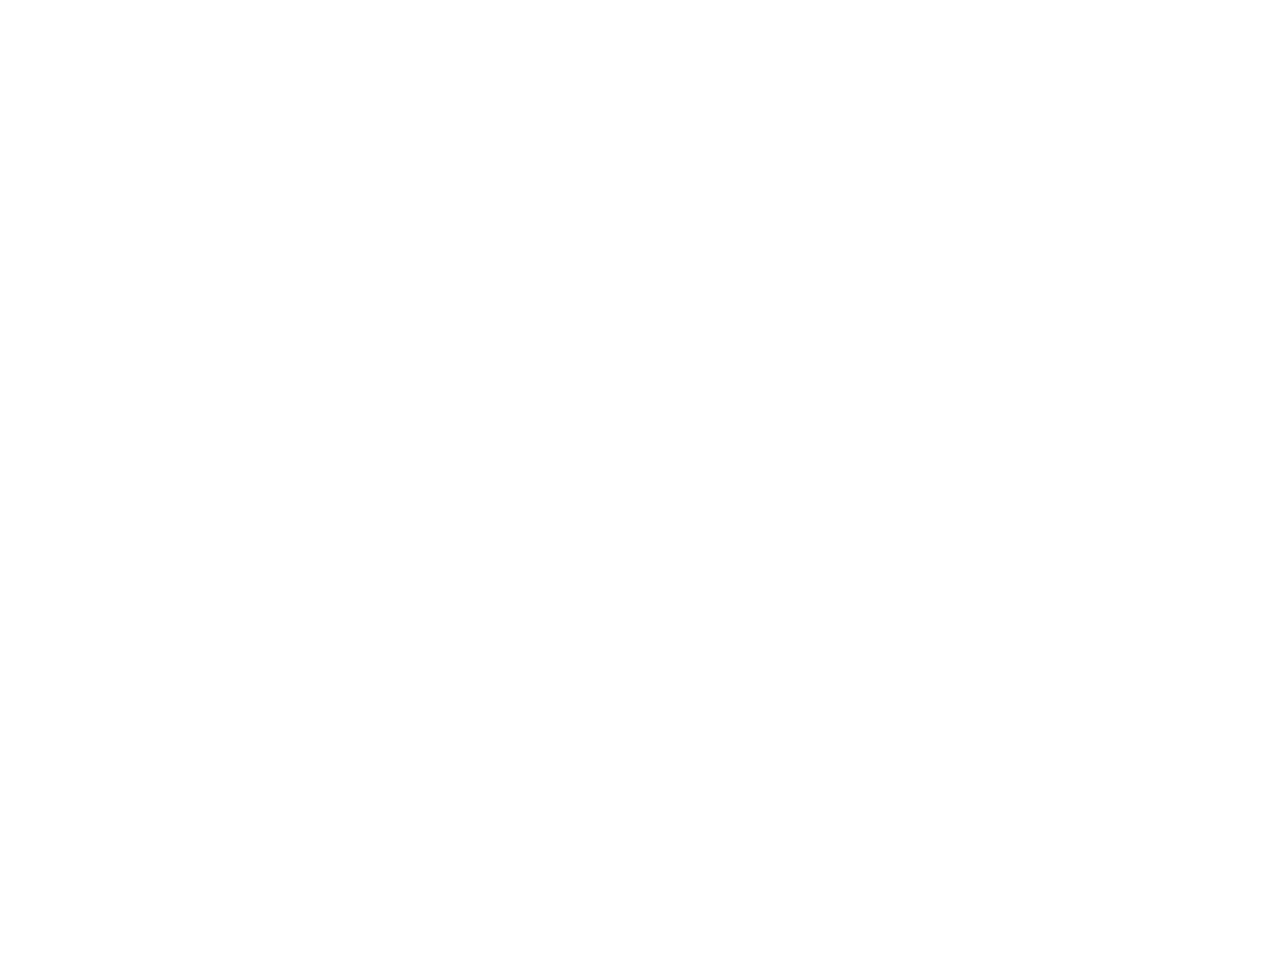
==== test/radar-chart-panel/index.html @ 11801555 "Add radar chart editor for GitHub Pages" ====
<!doctype html>
<html lang="ko">
<head>
  <meta charset="utf-8" />
  <meta name="viewport" content="width=device-width, initial-scale=1" />
  <title>Radar Chart Panel — Agent-i Test</title>
  <link rel="stylesheet" href="../../agent-i-design-system/agent-i-ds.css" />
  <link rel="stylesheet" href="./styles.css" />
</head>
<body>
  <div class="page-shell">
    <div id="app" class="app-root"></div>
  </div>

  <script type="module" src="../../agent-i-design-system/agent-i-components.js?v=5"></script>
  <script src="./script.js"></script>
</body>
</html>
---- agent-i-design-system/agent-i-ds.css ----
/**
 * Agent-i Design System — Color Tokens
 * Auto-converted from Figma Design System
 * Source: Agent-i Design System (node: 10956:16144)
 */

:root {

  /* ============================================
     PRIMITIVE COLOR PALETTE
     ============================================ */

  /* Red */
  --color-red-1: #f9dedf;
  --color-red-2: #f4c3c5;
  --color-red-3: #efa8ab;
  --color-red-4: #ea8d90;
  --color-red-5: #e57376;
  --color-red-6: #e0585c;
  --color-red-7: #db3d42;
  --color-red-8: #d62228;
  --color-red-9: #b81d22;
  --color-red-10: #99181d;
  --color-red-11: #7b1417;
  --color-red-12: #5d0f11;
  --color-red-13: #3e0a0c;
  --color-red-14: #200506;

  /* Blue */
  --color-blue-1: #dbe7ff;
  --color-blue-2: #bed4ff;
  --color-blue-3: #a1c1ff;
  --color-blue-4: #84aefe;
  --color-blue-5: #669bfe;
  --color-blue-6: #4988fe;
  --color-blue-7: var(--color-content-key);
  --color-blue-8: #0f62fe;
  --color-blue-9: #0d54da;
  --color-blue-10: #0b46b6;
  --color-blue-11: #093892;
  --color-blue-12: #062a6e;
  --color-blue-13: #041d4a;
  --color-blue-14: #020f26;

  /* Green */
  --color-green-1: #dcece1;
  --color-green-2: #bfdcca;
  --color-green-3: #a3cdb2;
  --color-green-4: #86bd9a;
  --color-green-5: #6aae82;
  --color-green-6: #4d9e6a;
  --color-green-7: #318f52;
  --color-green-8: #147f3a;
  --color-green-9: #116d32;
  --color-green-10: #0e5b2a;
  --color-green-11: #0b4921;
  --color-green-12: #093719;
  --color-green-13: #062511;
  --color-green-14: #031309;

  /* Yellow */
  --color-yellow-1: #f2e8d9;
  --color-yellow-2: #e7d5ba;
  --color-yellow-3: #ddc29b;
  --color-yellow-4: #d2af7c;
  --color-yellow-5: #c89c5d;
  --color-yellow-6: #bd8a3e;
  --color-yellow-7: #b3771f;
  --color-yellow-8: #a86400;
  --color-yellow-9: #905600;
  --color-yellow-10: #784800;
  --color-yellow-11: #613900;
  --color-yellow-12: #492b00;
  --color-yellow-13: #311d00;
  --color-yellow-14: #190f00;

  /* Orange */
  --color-orange-1: #ffe9e1;
  --color-orange-2: #ffd3c1;
  --color-orange-3: #ffbea2;
  --color-orange-4: #ffa882;
  --color-orange-5: #ff9363;
  --color-orange-6: #f36f3f;
  --color-orange-7: #de5a2e;
  --color-orange-8: #c44522;
  --color-orange-9: #9f371b;
  --color-orange-10: #7f2c15;
  --color-orange-11: #612110;
  --color-orange-12: #43170b;
  --color-orange-13: #2a0e06;
  --color-orange-14: #160703;

  /* Amber */
  --color-amber-1: #fff3da;
  --color-amber-2: #ffe7b6;
  --color-amber-3: #ffdb92;
  --color-amber-4: #ffce6e;
  --color-amber-5: #ffc24a;
  --color-amber-6: #e8a92f;
  --color-amber-7: #cb8f1e;
  --color-amber-8: #a36e12;
  --color-amber-9: #85590e;
  --color-amber-10: #6b470b;
  --color-amber-11: #513608;
  --color-amber-12: #372505;
  --color-amber-13: #241803;
  --color-amber-14: #120c02;

  /* Teal */
  --color-teal-1: #e6f6f2;
  --color-teal-2: #cdede5;
  --color-teal-3: #b3e3d8;
  --color-teal-4: #99dacb;
  --color-teal-5: #80d0be;
  --color-teal-6: #55b8a3;
  --color-teal-7: #3fa08b;
  --color-teal-8: #1f7a68;
  --color-teal-9: #1a6154;
  --color-teal-10: #144c42;
  --color-teal-11: #0f3830;
  --color-teal-12: #0a241f;
  --color-teal-13: #071a16;
  --color-teal-14: #03100d;

  /* Cyan */
  --color-cyan-1: #eaf9fe;
  --color-cyan-2: #d6f1fa;
  --color-cyan-3: #c2e9f6;
  --color-cyan-4: #aee1f1;
  --color-cyan-5: #9ad9ec;
  --color-cyan-6: #74c3de;
  --color-cyan-7: #4fadcf;
  --color-cyan-8: #27799a;
  --color-cyan-9: #1f5f7a;
  --color-cyan-10: #184b60;
  --color-cyan-11: #123847;
  --color-cyan-12: #0c252f;
  --color-cyan-13: #081c23;
  --color-cyan-14: #041015;

  /* Purple */
  --color-purple-1: #f2edff;
  --color-purple-2: #e1daff;
  --color-purple-3: #d0c7ff;
  --color-purple-4: #bfb4ff;
  --color-purple-5: #aea1ff;
  --color-purple-6: #8e81e8;
  --color-purple-7: #7769cf;
  --color-purple-8: #5c50a6;
  --color-purple-9: #4a4188;
  --color-purple-10: #3a3369;
  --color-purple-11: #2b264c;
  --color-purple-12: #1d1931;
  --color-purple-13: #120e1a;
  --color-purple-14: #04020c;

  /* Magenta */
  --color-magenta-1: #fdecf8;
  --color-magenta-2: #f7d8ef;
  --color-magenta-3: #f1c4e6;
  --color-magenta-4: #ebb0dd;
  --color-magenta-5: #e59cd4;
  --color-magenta-6: #c97bb8;
  --color-magenta-7: #af639e;
  --color-magenta-8: #8f4e7e;
  --color-magenta-9: #753f68;
  --color-magenta-10: #5d3153;
  --color-magenta-11: #45253f;
  --color-magenta-12: #2f1a2c;
  --color-magenta-13: #1c1019;
  --color-magenta-14: #060207;


  /* ============================================
     SEMANTIC TOKENS — BACKGROUND
     ============================================ */

  --color-background-primary: #ffffff;
  --color-background-secondary: #ffffff;
  --color-background-tertiary: #e4e7ed;
  --color-background-key: #0f62fe;
  --color-background-success: #147f3a;
  --color-background-alert: #d62228;
  --color-background-warning: #a86400;
  --color-background-neutral: #3083fd29;
  --color-background-disabled: #e4e7ed;
  --color-background-disabled-accent: #0000000a;
  --color-background-scrim: #0000007a;
  --color-background-selection-secondary: #0f62fe0f;
  --color-background-accent: var(--color-background-accent);
  --color-background-surface: #ffffff;
  --color-background-surface-dark: #383a3d;
  --color-background-white: #ffffff;
  --color-background-elevated-1: #ffffff;
  --color-background-elevated-2: #e4e7ed;
  --color-background-overlay-white: #ffffffc2;
  --color-background-overlay-black: #000000c2;


  /* ============================================
     SEMANTIC TOKENS — CONTENT
     ============================================ */

  --color-content-primary: #17181a;
  --color-content-secondary: #000000c2;
  --color-content-tertiary: #0000008f;
  --color-content-key: #0f62fe;
  --color-content-link: #0f62fe;
  --color-content-link-visited: #5c50a6;
  --color-content-success: #147f3a;
  --color-content-alert: #d62228;
  --color-content-notification: #db3d42;
  --color-content-warning: #a86400;
  --color-content-rating: #ffb617;
  --color-content-inverted: #ffffff;
  --color-content-white: #ffffff;
  --color-content-disabled: #00000047;
  --color-content-placeholder: #0000008f;
  --color-content-subtle: #00000029;


  /* ============================================
     SEMANTIC TOKENS — BORDER
     ============================================ */

  --color-border-primary: #0000007a;
  --color-border-secondary: #00000029;
  --color-border-tertiary: #00000014;
  --color-border-key: var(--color-content-key);
  --color-border-success: #318f52;
  --color-border-alert: #db3d42;
  --color-border-warning: #b3771f;
  --color-border-accent: #00000047;
  --color-border-inverted: #ffffff;
  --color-border-disabled: #00000029;
  --color-border-elevated-1: #00000014;


  /* ============================================
     SEMANTIC TOKENS — STATE
     ============================================ */

  --color-state-hover-primary: #0000000a;
  --color-state-focused-primary: #00000014;
  --color-state-pressed-primary: #0000001f;
  --color-state-hover-secondary: #0f62fe0a;
  --color-state-focused-secondary: #0f62fe14;
  --color-state-pressed-secondary: #0f62fe1f;


  /* ============================================
     GRADIENT STOPS
     ============================================ */

  /* Content Gradient */
  --color-gradient-content-stop-1: #a83deb;
  --color-gradient-content-stop-2: #3083fd;

  /* Background Gradient */
  --color-gradient-background-stop-1: #a83deb;
  --color-gradient-background-stop-2: #3083fd;

  /* AI Surface Gradient */
  --color-gradient-background-ai-surface-stop-1: #a83deb0f;
  --color-gradient-background-ai-surface-stop-2: #3083fd0f;

  /* Logo Primary Gradient */
  --color-gradient-logo-primary-stop-1: #ff598e;
  --color-gradient-logo-primary-stop-2: #a83deb;
  --color-gradient-logo-primary-stop-3: #3083fd;
  --color-gradient-logo-primary-stop-4: #8ad9fe;

  /* Logo Secondary Gradient */
  --color-gradient-logo-secondary-stop-1: #3083fd;
  --color-gradient-logo-secondary-stop-2: #a83deb;

  /* Logo Tertiary Gradient */
  --color-gradient-logo-tertiary-stop-1: #ff598e;
  --color-gradient-logo-tertiary-stop-2: #a83deb;
  --color-gradient-logo-tertiary-stop-3: #3083fd;
  --color-gradient-logo-tertiary-stop-4: #8ad9fe;

  /* Border Gradient */
  --color-gradient-border-stop-1: #a83deb;
  --color-gradient-border-stop-2: #3083fd;
  --color-gradient-border-secondary-stop-1: #a83deb29;
  --color-gradient-border-secondary-stop-2: #3083fd29;


  /* ============================================
     BRAND — RIFF
     ============================================ */

  --color-brand-riff-blue-4: #8ab9fe;
  --color-brand-riff-blue-5: #3083fd;
  --color-brand-riff-violet-6: #7462e8;
  --color-brand-riff-pink-5: #dd5888;
  --color-brand-riff-purple-6: #af53ad;
}
/**
 * @agent-i/design-system/tokens
 * Full token bundle — import this single file to get all design tokens.
 *
 * Or import individual token files:
 *   @import "@agent-i/design-system/tokens/colors.css";
 *   @import "@agent-i/design-system/tokens/spacing.css";
 *   @import "@agent-i/design-system/tokens/radius.css";
 *   @import "@agent-i/design-system/tokens/shadow.css";
 *   @import "@agent-i/design-system/tokens/typography.css";
 *   @import "@agent-i/design-system/tokens/motion.css";
 */

@import "./colors.css";
@import "./spacing.css";
@import "./radius.css";
@import "./shadow.css";
@import "./typography.css";
@import "./motion.css";
/**
 * @agent-i/design-tokens — Motion Tokens
 * Duration, easing, and transition presets
 * Designed to support reduced-motion accessibility.
 */

:root {

  /* ──────────────────────────────────────────
     Duration
     ────────────────────────────────────────── */
  --duration-instant:  0ms;
  --duration-fast:     100ms;  /* micro-interactions: hover states */
  --duration-normal:   200ms;  /* standard: expand/collapse */
  --duration-moderate: 300ms;  /* modals, drawers */
  --duration-slow:     500ms;  /* page transitions */

  /* ──────────────────────────────────────────
     Easing
     ────────────────────────────────────────── */
  --ease-standard:      cubic-bezier(0.2, 0, 0, 1);      /* IBM Carbon standard */
  --ease-entrance:      cubic-bezier(0, 0, 0.38, 0.9);   /* elements entering */
  --ease-exit:          cubic-bezier(0.2, 0, 1, 0.9);    /* elements leaving */
  --ease-expressive:    cubic-bezier(0.4, 0.14, 0.3, 1); /* emphasis moments */
  --ease-linear:        linear;

  /* ──────────────────────────────────────────
     Transition Presets  (use in `transition:` shorthand)
     ────────────────────────────────────────── */
  --transition-fast:    all var(--duration-fast)     var(--ease-standard);
  --transition-normal:  all var(--duration-normal)   var(--ease-standard);
  --transition-slow:    all var(--duration-moderate) var(--ease-standard);

  /* ──────────────────────────────────────────
     Reduced Motion Override
     Sets all durations to near-zero when user prefers reduced motion.
     Usage: wrap component styles inside @media (prefers-reduced-motion: reduce)
            or rely on this block automatically applying.
     ────────────────────────────────────────── */
}

@media (prefers-reduced-motion: reduce) {
  :root {
    --duration-fast:     1ms;
    --duration-normal:   1ms;
    --duration-moderate: 1ms;
    --duration-slow:     1ms;
    --transition-fast:   none;
    --transition-normal: none;
    --transition-slow:   none;
  }
}
/**
 * @agent-i/design-tokens — Radius & Border Tokens
 */

:root {

  /* ──────────────────────────────────────────
     Border Radius
     ────────────────────────────────────────── */
  --border-radius-100:  4px;
  --border-radius-200:  8px;
  --border-radius-300:  12px;
  --border-radius-400:  16px;
  --border-radius-500:  20px;
  --border-radius-600:  24px;
  --border-radius-700:  28px;
  --border-radius-full: 100px; /* use 50% for true circles */

  /* ──────────────────────────────────────────
     Border Width
     ────────────────────────────────────────── */
  --border-width-100: 1px;
  --border-width-200: 2px;
  --border-width-300: 3px;

  /* ──────────────────────────────────────────
     Opacity
     ────────────────────────────────────────── */
  --opacity-100:  0.04;   /* 4%  */
  --opacity-200:  0.08;   /* 8%  */
  --opacity-300:  0.12;   /* 12% */
  --opacity-400:  0.16;   /* 16% */
  --opacity-900:  0.36;   /* 36% */
  --opacity-1500: 0.60;   /* 60% */
  --opacity-2100: 0.84;   /* 84% */
}
/**
 * @agent-i/design-tokens — Shadow Tokens
 * Elevation layers: 0 (flat) → 4 (floating)
 */

:root {

  /* ──────────────────────────────────────────
     Elevation Shadows
     ────────────────────────────────────────── */
  --shadow-0: none;
  --shadow-1: 0px 1px  4px  rgba(0, 0, 0, 0.16);   /* subtle: cards */
  --shadow-2: 0px 2px  8px  rgba(0, 0, 0, 0.16);   /* low: dropdowns */
  --shadow-3: 0px 4px  16px rgba(0, 0, 0, 0.16);   /* medium: modals */
  --shadow-4: 0px 8px  20px rgba(0, 0, 0, 0.16);   /* high: tooltips */

  /* ──────────────────────────────────────────
     Raw Effect Values
     (used internally to compose shadow tokens)
     ────────────────────────────────────────── */
  --effect-0:  0;
  --effect-1:  1;
  --effect-2:  2;
  --effect-3:  4;
  --effect-4:  8;
  --effect-5:  12;
  --effect-6:  16;
  --effect-7:  20;
  --effect-8:  36;
  --effect-9:  60;
  --effect-10: 84;
}
/**
 * @agent-i/design-tokens — Spacing Tokens
 * Spacing, Sizing, Layout, Breakpoints, Grid
 * Scale: 4px base unit
 */

:root {

  /* ──────────────────────────────────────────
     Spacing  (margin, padding, gap)
     ────────────────────────────────────────── */
  --spacing-0:    0px;
  --spacing-050:  2px;
  --spacing-100:  4px;
  --spacing-200:  8px;
  --spacing-300:  12px;
  --spacing-400:  16px;
  --spacing-500:  20px;
  --spacing-600:  24px;
  --spacing-700:  28px;
  --spacing-800:  32px;
  --spacing-900:  36px;
  --spacing-1000: 40px;
  --spacing-1100: 44px;

  /* ──────────────────────────────────────────
     Sizing  (width, height)
     ────────────────────────────────────────── */
  --sizing-100:  4px;
  --sizing-200:  8px;
  --sizing-300:  12px;
  --sizing-400:  16px;
  --sizing-500:  20px;
  --sizing-600:  24px;
  --sizing-700:  28px;
  --sizing-800:  32px;
  --sizing-900:  36px;
  --sizing-1000: 40px;
  --sizing-1100: 44px;
  --sizing-1200: 48px;
  --sizing-1300: 52px;
  --sizing-1400: 56px;
  --sizing-1500: 60px;
  --sizing-1600: 64px;
  --sizing-1900: 76px;
  --sizing-2400: 96px;
  --sizing-3000: 120px;


  /* ──────────────────────────────────────────
     Semantic Size Tokens
     ────────────────────────────────────────── */

  /* Micro spacing (non-4px) */
  --space-xxs: 5px;
  --space-xs: 6px;
  --space-sm: 7px;
  --space-md: 9px;
  --space-lg: 10px;
  --space-xl: 13px;
  --space-2xl: 15px;
  --space-3xl: 25px;
  --space-4xl: 34px;

  /* Micro typography */
  --text-size-xxs: 10px;
  --text-size-xs: 13px;
  --text-size-sm: 15px;

  /* Micro radius */
  --radius-xs: 6px;
  --radius-sm: 7px;
  --radius-md: 9px;
  --radius-lg: 10px;

  /* Component / layout sizes */
  --size-thumb-height: 90px;
  --size-gallery-thumb-height: 105px;
  --size-viewer-grid-min-col: 110px;
  --size-mcard-image-md-height: 117px;
  --size-aibg-preview-width: 130px;
  --size-thumb-width-r32: 135px;
  --size-aitinput-homebar-width: 139px;
  --size-media-card-width: 141px;
  --size-review-compare-col-width: 150px;
  --size-media-tile: 175px;
  --size-aibg-preview-width-lg: 195px;
  --size-media-card-lg: 198px;
  --size-info-card-square: 210px;
  --size-shell-sidebar-width: 210px;
  --size-media-card-height: 234px;
  --size-aibg-preview-height: 281px;
  --size-message-bubble-max-width: 286px;
  --size-list-card-width-sm: 314px;
  --size-list-card-width-md: 326px;
  --size-list-card-width-md-tight: 327px;
  --size-ai-input-width: 343px;
  --size-card-width-lg: 358px;
  --size-footer-max-width: 375px;
  --size-phone-width: 390px;
  --size-aibg-preview-height-lg: 422px;
  --size-bg-glow-1-x: 461px;
  --size-modal-width-pc: 470px;
  --size-bg-glow-2-y: 727px;
  --size-bg-glow-2-x: 847px;
  --size-bg-glow-1-y: 862px;
  --breakpoint-xs-max: 767px;
  --breakpoint-md-max: 1023px;
  --breakpoint-lg-max: 1439px;

  /* ──────────────────────────────────────────
     Layout
     ────────────────────────────────────────── */
  --layout-max-width:    1440px;
  --layout-side-margin:  24px;
  --layout-inner-width:  1392px; /* max-width - 2 × side-margin */

  /* ──────────────────────────────────────────
     Breakpoints  (use in @media queries)
     xs  : 0 – 767px       (mobile)
     md  : 768px – 1023px  (tablet)
     lg  : 1024px – 1439px (desktop)
     xl  : 1440px+         (wide)
     ────────────────────────────────────────── */
  --breakpoint-md: 768px;
  --breakpoint-lg: 1024px;
  --breakpoint-xl: 1440px;

  /* ──────────────────────────────────────────
     Grid (Column Grid)
     ────────────────────────────────────────── */
  --grid-xs-columns: 4;
  --grid-xs-gutter:  16px;
  --grid-xs-margin:  16px;

  --grid-md-columns: 8;
  --grid-md-gutter:  16px;
  --grid-md-margin:  24px;

  --grid-lg-columns: 12;
  --grid-lg-gutter:  24px;
  --grid-lg-margin:  48px;
}
/**
 * @agent-i/design-tokens — Typography Tokens
 * Font family, size, weight, line-height raw vars only.
 * For semantic utility classes see @agent-i/ui.
 *
 * Font family notes:
 *   Web / Android : "Noto Sans JP"
 *   macOS / iOS   : "Hiragino Kaku Gothic Pro"
 */

:root {

  /* ──────────────────────────────────────────
     Font Family
     ────────────────────────────────────────── */
  --font-family-primary: "Noto Sans JP", "Hiragino Kaku Gothic Pro", sans-serif;

  /* ──────────────────────────────────────────
     Font Size
     ────────────────────────────────────────── */
  --font-size-0687: 11px;   /* label/xsmall  */
  --font-size-075:  12px;   /* label/small, body/small  */
  --font-size-0875: 14px;   /* label/medium, body/medium */
  --font-size-100:  16px;   /* label/large, body/large, title/xxsmall */
  --font-size-112:  18px;   /* title/xsmall */
  --font-size-125:  20px;   /* title/small  */
  --font-size-150:  24px;   /* title/medium */
  --font-size-175:  28px;   /* title/large  */
  --font-size-200:  32px;   /* title/xlarge */
  --font-size-275:  44px;   /* title/xxlarge */

  /* ──────────────────────────────────────────
     Font Weight
     ────────────────────────────────────────── */
  --font-weight-light:   300;
  --font-weight-regular: 400;
  --font-weight-bold:    700;

  /* ──────────────────────────────────────────
     Line Height
     ────────────────────────────────────────── */
  --line-height-title-xxlarge: 57px;
  --line-height-title-xlarge:  42px;
  --line-height-title-large:   36px;
  --line-height-title-medium:  31px;
  --line-height-title-small:   26px;
  --line-height-title-xsmall:  23px;
  --line-height-title-xxsmall: 21px;

  --line-height-body-large:    26px;
  --line-height-body-medium:   22px;
  --line-height-body-small:    19px;

  --line-height-label-large:   19px;
  --line-height-label-medium:  17px;
  --line-height-label-small:   14px;
  --line-height-label-xsmall:  13px;
}
/**
 * @agent-i/theme — Brand Overrides
 *
 * Override default Agent-i blue brand with your own product brand color.
 * Apply AFTER light.css / dark.css.
 *
 * Usage:
 *   @import "@agent-i/theme/light.css";
 *   @import "@agent-i/theme/brand.css";
 *
 * Then set your brand color:
 *   :root {
 *     --brand-primary-h: 262;   /* hue */
 *     --brand-primary-s: 75%;
 *     --brand-primary-l: 50%;
 *   }
 *
 * Or directly override the semantic vars:
 *   :root {
 *     --color-primary:       var(--color-gradient-content-stop-1);   /* your brand */
 *     --color-primary-hover: #6a45de;
 *   }
 */

/* ─── Example: Purple brand ───────────────────────────── */
/* Uncomment to activate a purple brand:

:root {
  --color-primary:          var(--color-gradient-content-stop-1);
  --color-primary-hover:    #6a45de;
  --color-primary-active:   #5935cd;
  --color-primary-subtle:   rgba(123, 85, 239, 0.08);
  --color-primary-border:   rgba(123, 85, 239, 0.28);

  --color-gradient-brand:   linear-gradient(135deg, var(--color-gradient-content-stop-1), #3083fd);
  --color-gradient-subtle:  linear-gradient(135deg, rgba(123,85,239,0.06), var(--color-gradient-background-ai-surface-stop-2));

  --color-tag-text:         var(--color-primary);
  --color-tag-bg:           var(--color-primary-subtle);

  --btn-primary-bg:         var(--color-primary);
  --input-border-focus:     var(--color-primary);
}

*/

/* ─── Your brand goes here ────────────────────────────── */
:root {
  /* Override --color-primary and related vars to match your brand */
}
/**
 * @agent-i/theme — Dark Theme
 *
 * Overrides semantic variables from light.css for dark mode.
 *
 * Apply via:
 *   Option A — class: <html class="theme-dark">
 *   Option B — data attribute: <html data-theme="dark">
 *   Option C — media query: auto-detect from OS setting
 *
 * For auto dark mode (recommended):
 *   @import "@agent-i/theme/light.css";
 *   @import "@agent-i/theme/dark.css";   ← includes @media prefers-color-scheme
 */

/* Class / attribute override */
[data-theme="dark"],
.theme-dark {

  /* ──────────────────────────────────────────
     Brand / Accent (dark-adjusted)
     ────────────────────────────────────────── */
  --color-primary:          var(--color-blue-5, #669bfe);
  --color-primary-hover:    var(--color-blue-4, #84aefe);
  --color-primary-active:   var(--color-blue-6, #4988fe);
  --color-primary-subtle:   rgba(102, 155, 254, 0.12);
  --color-primary-border:   rgba(102, 155, 254, 0.32);

  --color-secondary:        #c97af5;
  --color-secondary-subtle: rgba(201, 122, 245, 0.12);
  --color-secondary-border: rgba(201, 122, 245, 0.32);

  /* ──────────────────────────────────────────
     Semantic Status
     ────────────────────────────────────────── */
  --color-success:          #4caf70;
  --color-success-subtle:   rgba(76, 175, 112, 0.12);
  --color-success-border:   rgba(76, 175, 112, 0.32);

  --color-warning:          #ffb838;
  --color-warning-subtle:   rgba(255, 184, 56, 0.12);
  --color-warning-border:   rgba(255, 184, 56, 0.32);

  --color-danger:           #f25c5c;
  --color-danger-subtle:    rgba(242, 92, 92, 0.12);
  --color-danger-border:    rgba(242, 92, 92, 0.32);

  --color-info:             #6db0ff;
  --color-info-subtle:      rgba(109, 176, 255, 0.12);
  --color-info-border:      rgba(109, 176, 255, 0.32);

  /* ──────────────────────────────────────────
     Text
     ────────────────────────────────────────── */
  --color-text-primary:     var(--color-background-secondary);
  --color-text-secondary:   rgba(232, 234, 240, 0.60);
  --color-text-placeholder: rgba(232, 234, 240, 0.38);
  --color-text-disabled:    rgba(232, 234, 240, 0.26);
  --color-text-inverse:     var(--color-content-primary);
  --color-text-link:        var(--color-primary);
  --color-text-link-hover:  var(--color-primary-hover);

  /* ──────────────────────────────────────────
     Background
     ────────────────────────────────────────── */
  --color-bg-page:          #0e0f11;
  --color-bg-surface:       #1a1c20;
  --color-bg-elevated:      #23262c;
  --color-bg-overlay:       rgba(0, 0, 0, 0.64);
  --color-bg-hover:         var(--color-background-overlay-white);
  --color-bg-active:        var(--color-background-overlay-white);
  --color-bg-selected:      rgba(102, 155, 254, 0.12);
  --color-bg-muted:         #1e2025;
  --color-bg-disabled:      var(--color-background-overlay-white);

  /* ──────────────────────────────────────────
     Border / Divider
     ────────────────────────────────────────── */
  --color-border:           var(--color-background-overlay-white);
  --color-border-strong:    rgba(255, 255, 255, 0.20);
  --color-border-focus:     var(--color-primary);
  --color-border-disabled:  var(--color-background-overlay-white);

  /* ──────────────────────────────────────────
     Icon
     ────────────────────────────────────────── */
  --color-icon-primary:     var(--color-background-secondary);
  --color-icon-secondary:   rgba(232, 234, 240, 0.56);
  --color-icon-disabled:    rgba(232, 234, 240, 0.26);
  --color-icon-inverse:     var(--color-content-primary);

  /* ──────────────────────────────────────────
     Shell / Navigation
     ────────────────────────────────────────── */
  --color-shell-bg:         #1a1c20;
  --color-shell-border:     var(--color-background-overlay-white);
  --color-shell-sidebar-bg: #14161a;
  --color-shell-topbar-bg:  #1a1c20;

  /* ──────────────────────────────────────────
     Tag / Badge
     ────────────────────────────────────────── */
  --color-tag-text:         var(--color-primary);
  --color-tag-bg:           var(--color-primary-subtle);
  --color-tag-border:       var(--color-primary-border);

  /* ──────────────────────────────────────────
     Component Aliases
     ────────────────────────────────────────── */
  --input-bg:               var(--color-bg-surface);
  --input-border:           var(--color-border-strong);
  --input-text:             var(--color-text-primary);
  --input-placeholder:      var(--color-text-placeholder);

  --btn-primary-bg:         var(--color-primary);
  --btn-primary-text:       var(--color-background-white);

  --card-bg:                var(--color-bg-surface);
  --card-border:            var(--color-border);
  --card-shadow:            var(--shadow-2);
}

/* Auto dark mode — OS-level preference */
@media (prefers-color-scheme: dark) {
  :root:not([data-theme="light"]):not(.theme-light) {
    --color-primary:          var(--color-blue-5, #669bfe);
    --color-primary-hover:    var(--color-blue-4, #84aefe);
    --color-primary-active:   var(--color-blue-6, #4988fe);
    --color-primary-subtle:   rgba(102, 155, 254, 0.12);
    --color-primary-border:   rgba(102, 155, 254, 0.32);

    --color-text-primary:     var(--color-background-secondary);
    --color-text-secondary:   rgba(232, 234, 240, 0.60);
    --color-text-placeholder: rgba(232, 234, 240, 0.38);
    --color-text-disabled:    rgba(232, 234, 240, 0.26);
    --color-text-inverse:     var(--color-content-primary);

    --color-bg-page:          #0e0f11;
    --color-bg-surface:       #1a1c20;
    --color-bg-elevated:      #23262c;
    --color-bg-hover:         var(--color-background-overlay-white);
    --color-bg-active:        var(--color-background-overlay-white);
    --color-bg-selected:      rgba(102, 155, 254, 0.12);
    --color-bg-muted:         #1e2025;

    --color-border:           var(--color-background-overlay-white);
    --color-border-strong:    rgba(255, 255, 255, 0.20);

    --color-icon-primary:     var(--color-background-secondary);
    --color-icon-secondary:   rgba(232, 234, 240, 0.56);

    --color-shell-bg:         #1a1c20;
    --color-shell-border:     var(--color-background-overlay-white);
    --color-shell-sidebar-bg: #14161a;
    --color-shell-topbar-bg:  #1a1c20;

    --card-bg:                var(--color-bg-surface);
    --card-border:            var(--color-border);
    --card-shadow:            var(--shadow-2);
  }
}
/**
 * @agent-i/theme
 *
 * Loads light theme by default (+ dark mode via prefers-color-scheme).
 *
 * For manual dark mode control:
 *   @import "@agent-i/theme/light.css";
 *   @import "@agent-i/theme/dark.css";
 *
 * For brand customization:
 *   @import "@agent-i/theme/brand.css";
 */

@import "./light.css";
@import "./dark.css";
/**
 * @agent-i/theme — Light Theme  (default)
 *
 * Maps primitive tokens (@agent-i/design-tokens) to semantic
 * role-based variables consumed by @agent-i/ui components.
 *
 * Apply to the root element:
 *   <html class="theme-light"> or <html data-theme="light">
 *
 * Or set as the default (no class needed):
 *   @import "@agent-i/theme/light.css";
 */

:root,
[data-theme="light"],
.theme-light {

  /* ──────────────────────────────────────────
     Brand / Accent
     ────────────────────────────────────────── */
  --color-primary:          var(--color-blue-8);         /* var(--color-content-key) */
  --color-primary-hover:    var(--color-blue-7);         /* var(--color-content-key) */
  --color-primary-active:   var(--color-blue-9);         /* #0d54da */
  --color-primary-subtle:   var(--color-state-focused-secondary);
  --color-primary-border:   var(--color-state-focused-secondary);

  --color-secondary:        var(--color-purple-8, var(--color-gradient-content-stop-1));
  --color-secondary-subtle: rgba(168, 61, 235, 0.08);
  --color-secondary-border: var(--color-gradient-border-secondary-stop-1);

  /* Gradient (used for AI / brand moments) */
  --color-gradient-brand:   linear-gradient(46.94deg, var(--color-gradient-background-stop-1) 5.1%, var(--color-gradient-background-stop-2) 92.4%);
  --color-gradient-subtle:  linear-gradient(46.94deg, var(--color-gradient-background-ai-surface-stop-1) 5.1%, var(--color-gradient-background-ai-surface-stop-2) 92.4%);

  /* ──────────────────────────────────────────
     Semantic Status Colors
     ────────────────────────────────────────── */
  --color-success:          var(--color-green-8);        /* var(--color-content-success) */
  --color-success-subtle:   rgba(20, 127, 58, 0.08);
  --color-success-border:   rgba(20, 127, 58, 0.28);

  --color-warning:          var(--color-yellow-8, var(--color-content-warning));
  --color-warning-subtle:   rgba(245, 166, 35, 0.08);
  --color-warning-border:   rgba(245, 166, 35, 0.28);

  --color-danger:           var(--color-red-8);          /* var(--color-content-alert) */
  --color-danger-subtle:    rgba(214, 34, 40, 0.08);
  --color-danger-border:    rgba(214, 34, 40, 0.28);

  --color-info:             var(--color-blue-7);         /* var(--color-content-key) */
  --color-info-subtle:      rgba(44, 117, 254, 0.08);
  --color-info-border:      rgba(44, 117, 254, 0.28);

  /* ──────────────────────────────────────────
     Text
     ────────────────────────────────────────── */
  --color-text-primary:     var(--color-content-primary);
  --color-text-secondary:   var(--color-content-tertiary);
  --color-text-placeholder: rgba(0, 0, 0, 0.38);
  --color-text-disabled:    rgba(0, 0, 0, 0.26);
  --color-text-inverse:     var(--color-background-white);
  --color-text-link:        var(--color-primary);
  --color-text-link-hover:  var(--color-primary-hover);

  /* ──────────────────────────────────────────
     Background
     ────────────────────────────────────────── */
  --color-bg-page:          #f4f6fa;
  --color-bg-surface:       var(--color-background-white);
  --color-bg-elevated:      var(--color-background-white);
  --color-bg-overlay:       var(--color-background-scrim);
  --color-bg-hover:         var(--color-background-disabled-accent);
  --color-bg-active:        var(--color-border-tertiary);
  --color-bg-selected:      var(--color-state-focused-secondary);
  --color-bg-muted:         var(--color-background-secondary);
  --color-bg-disabled:      var(--color-background-disabled-accent);

  /* ──────────────────────────────────────────
     Border / Divider
     ────────────────────────────────────────── */
  --color-border:           var(--color-border-secondary);
  --color-border-strong:    var(--color-content-tertiary);
  --color-border-focus:     var(--color-primary);
  --color-border-disabled:  var(--color-border-tertiary);

  /* ──────────────────────────────────────────
     Icon
     ────────────────────────────────────────── */
  --color-icon-primary:     var(--color-content-primary);
  --color-icon-secondary:   var(--color-content-tertiary);
  --color-icon-disabled:    rgba(0, 0, 0, 0.26);
  --color-icon-inverse:     var(--color-background-white);

  /* ──────────────────────────────────────────
     Shell / Navigation
     ────────────────────────────────────────── */
  --color-shell-bg:         var(--color-background-white);
  --color-shell-border:     var(--color-border-tertiary);
  --color-shell-sidebar-bg: #f4f6fa;
  --color-shell-topbar-bg:  var(--color-background-white);

  /* ──────────────────────────────────────────
     Tag / Badge
     ────────────────────────────────────────── */
  --color-tag-text:         var(--color-primary);
  --color-tag-bg:           var(--color-primary-subtle);
  --color-tag-border:       var(--color-primary-border);

  /* ──────────────────────────────────────────
     Component Specific Aliases
     ────────────────────────────────────────── */
  --input-bg:               var(--color-bg-surface);
  --input-border:           var(--color-border-strong);
  --input-border-focus:     var(--color-primary);
  --input-text:             var(--color-text-primary);
  --input-placeholder:      var(--color-text-placeholder);

  --btn-primary-bg:         var(--color-primary);
  --btn-primary-text:       var(--color-text-inverse);
  --btn-primary-hover-bg:   var(--color-primary-hover);
  --btn-primary-active-bg:  var(--color-primary-active);

  --card-bg:                var(--color-bg-surface);
  --card-border:            var(--color-border);
  --card-shadow:            var(--shadow-1);
  --card-radius:            var(--border-radius-300);
}
/* ============================================================
   agent-i-ds.css — Agent-i Design System
   Single source of truth: auto-extracted from index.html

   ⚠  DO NOT EDIT MANUALLY.
      Regenerate with:  python3 images/agent-i-design-system/sync-css.py

   Last synced : 2026-03-21 02:25 UTC

   Extraction ranges (within index.html <style> block):
     • Design Tokens            : css[230   : 6,200]
     • Badge / Avatar / AI Input: css[19,705 : 27,691]
     • Button → Message Comp    : css[33,329 : 126,342]
   ============================================================ */


/* ════════════════════════════════════════════════════════════
   Design Tokens
   ════════════════════════════════════════════════════════════ */

/* ── Design Tokens ───────────────────────────────────── */
:root {
  --font-family-primary: "SF Pro JP", "SF Pro Text", "SF Pro Icons", "Hiragino Kaku Gothic Pro", "ヒラギノ角ゴ Pro W3", "メイリオ", Meiryo, "ＭＳ Ｐゴシック", "Helvetica Neue", Helvetica, Arial, sans-serif;
  /* sizes */
  --font-size-0687:11px; --font-size-075:12px; --font-size-0875:14px;
  --font-size-100:16px;  --font-size-112:18px; --font-size-125:20px;
  --font-size-150:24px;  --font-size-175:28px; --font-size-200:32px;
  --font-size-275:44px;
  /* weights */
  --font-weight-light:300; --font-weight-regular:400; --font-weight-bold:700;
  /* line-heights */
  --line-height-title-xxlarge:57px; --line-height-title-xlarge:42px;
  --line-height-title-large:36px;   --line-height-title-medium:31px;
  --line-height-title-small:26px;   --line-height-title-xsmall:23px;
  --line-height-title-xxsmall:21px;
  --line-height-body-large:26px;    --line-height-body-medium:22px;
  --line-height-body-small:19px;
  --line-height-label-large:19px;   --line-height-label-medium:17px;
  --line-height-label-small:14px;   --line-height-label-xsmall:13px;
  /* primitives */
  --color-red-1:#f9dedf;  --color-red-2:#f4c3c5;  --color-red-3:#efa8ab;
  --color-red-4:#ea8d90;  --color-red-5:#e57376;  --color-red-6:#e0585c;
  --color-red-7:#db3d42;  --color-red-8:#d62228;  --color-red-9:#b81d22;
  --color-red-10:#99181d; --color-red-11:#7b1417; --color-red-12:#5d0f11;
  --color-red-13:#3e0a0c; --color-red-14:#200506;
  --color-blue-1:#dbe7ff;  --color-blue-2:#bed4ff;  --color-blue-3:#a1c1ff;
  --color-blue-4:#84aefe;  --color-blue-5:#669bfe;  --color-blue-6:#4988fe;
  --color-blue-7:var(--color-content-key);  --color-blue-8:#0f62fe;  --color-blue-9:#0d54da;
  --color-blue-10:#0b46b6; --color-blue-11:#093892; --color-blue-12:#062a6e;
  --color-blue-13:#041d4a; --color-blue-14:#020f26;
  --color-green-1:#dcece1;  --color-green-2:#bfdcca;  --color-green-3:#a3cdb2;
  --color-green-4:#86bd9a;  --color-green-5:#6aae82;  --color-green-6:#4d9e6a;
  --color-green-7:#318f52;  --color-green-8:#147f3a;  --color-green-9:#116d32;
  --color-green-10:#0e5b2a; --color-green-11:#0b4921; --color-green-12:#093719;
  --color-green-13:#062511; --color-green-14:#031309;
  --color-yellow-1:#f2e8d9; --color-yellow-2:#e7d5ba; --color-yellow-3:#ddc29b;
  --color-yellow-4:#d2af7c; --color-yellow-5:#c89c5d; --color-yellow-6:#bd8a3e;
  --color-yellow-7:#b3771f; --color-yellow-8:#a86400; --color-yellow-9:#905600;
  --color-yellow-10:#784800;--color-yellow-11:#613900;--color-yellow-12:#492b00;
  --color-yellow-13:#311d00;--color-yellow-14:#190f00;
  --color-orange-1:#ffe9e1; --color-orange-2:#ffd3c1; --color-orange-3:#ffbea2;
  --color-orange-4:#ffa882; --color-orange-5:#ff9363; --color-orange-6:#f36f3f;
  --color-orange-7:#de5a2e; --color-orange-8:#c44522; --color-orange-9:#9f371b;
  --color-orange-10:#7f2c15;--color-orange-11:#612110;--color-orange-12:#43170b;
  --color-orange-13:#2a0e06;--color-orange-14:#160703;
  --color-amber-1:#fff3da;  --color-amber-2:#ffe7b6;  --color-amber-3:#ffdb92;
  --color-amber-4:#ffce6e;  --color-amber-5:#ffc24a;  --color-amber-6:#e8a92f;
  --color-amber-7:#cb8f1e;  --color-amber-8:#a36e12;  --color-amber-9:#85590e;
  --color-amber-10:#6b470b; --color-amber-11:#513608; --color-amber-12:#372505;
  --color-amber-13:#241803; --color-amber-14:#120c02;
  --color-teal-1:#e6f6f2;  --color-teal-2:#cdede5;  --color-teal-3:#b3e3d8;
  --color-teal-4:#99dacb;  --color-teal-5:#80d0be;  --color-teal-6:#55b8a3;
  --color-teal-7:#3fa08b;  --color-teal-8:#1f7a68;  --color-teal-9:#1a6154;
  --color-teal-10:#144c42; --color-teal-11:#0f3830; --color-teal-12:#0a241f;
  --color-teal-13:#071a16; --color-teal-14:#03100d;
  --color-cyan-1:#eaf9fe;  --color-cyan-2:#d6f1fa;  --color-cyan-3:#c2e9f6;
  --color-cyan-4:#aee1f1;  --color-cyan-5:#9ad9ec;  --color-cyan-6:#74c3de;
  --color-cyan-7:#4fadcf;  --color-cyan-8:#27799a;  --color-cyan-9:#1f5f7a;
  --color-cyan-10:#184b60; --color-cyan-11:#123847; --color-cyan-12:#0c252f;
  --color-cyan-13:#081c23; --color-cyan-14:#041015;
  --color-purple-1:#f2edff; --color-purple-2:#e1daff; --color-purple-3:#d0c7ff;
  --color-purple-4:#bfb4ff; --color-purple-5:#aea1ff; --color-purple-6:#8e81e8;
  --color-purple-7:#7769cf; --color-purple-8:#5c50a6; --color-purple-9:#4a4188;
  --color-purple-10:#3a3369;--color-purple-11:#2b264c;--color-purple-12:#1d1931;
  --color-purple-13:#120e1a;--color-purple-14:#04020c;
  --color-magenta-1:#fdecf8;--color-magenta-2:#f7d8ef;--color-magenta-3:#f1c4e6;
  --color-magenta-4:#ebb0dd;--color-magenta-5:#e59cd4;--color-magenta-6:#c97bb8;
  --color-magenta-7:#af639e;--color-magenta-8:#8f4e7e;--color-magenta-9:#753f68;
  --color-magenta-10:#5d3153;--color-magenta-11:#45253f;--color-magenta-12:#2f1a2c;
  --color-magenta-13:#1c1019;--color-magenta-14:#060207;
  /* semantic */
  --color-background-primary:#ffffff;   --color-background-secondary:#f0f2f7;
  --color-background-tertiary:#e4e7ed;  --color-background-key:#0f62fe;
  --color-background-success:#147f3a;   --color-background-alert:#d62228;
  --color-background-warning:#a86400;   --color-background-accent:var(--color-background-accent);
  --color-content-primary:#17181a;      --color-content-secondary:#000000c2;
  --color-content-tertiary:#0000008f;   --color-content-key:#0f62fe;
  --color-content-success:#147f3a;      --color-content-alert:#d62228;
  --color-content-warning:#a86400;      --color-content-inverted:#ffffff;
  --color-border-primary:#0000007a;     --color-border-secondary:#00000029;
  --color-border-key:var(--color-content-key);           --color-border-success:#318f52;
  --color-border-alert:#db3d42;
  /* gradients */
  --color-gradient-stop-1:#a83deb; --color-gradient-stop-2:#3083fd;

  /* shell — minimal light */
  --shell-sidebar-w: var(--size-shell-sidebar-width);
  --shell-bg: #ffffff;
  --shell-surface: #f7f7f8;
  --shell-card: #ffffff;
  --shell-border: rgba(0,0,0,0.08);
  --shell-text: #111111;
  --shell-muted: #6b7280;
  --shell-accent: #0f62fe;
  --shell-tag-bg: #eef2ff;
  --shell-tag-text: #1d4ed8;
}



/* ════════════════════════════════════════════════════════════
   Badge + Avatar + AI Text Input
   ════════════════════════════════════════════════════════════ */

/* ── Badge component ─────────────────────────────────── */
.badge {
  display: inline-flex; align-items: center; justify-content: center;
  border-radius: var(--border-radius-full); font-family: var(--font-family-primary);
  font-weight: var(--font-weight-bold); white-space: nowrap; flex-shrink: 0;
  position: relative;
}
/* Type: number */
.badge--number { padding: 0 4px; }
.badge--number.badge--small  { height: var(--sizing-400); min-width: var(--sizing-400); font-size: var(--font-size-0687); line-height: var(--line-height-label-xsmall); }
.badge--number.badge--medium { height: var(--sizing-800); min-width: var(--sizing-800); font-size: var(--font-size-100); line-height: var(--line-height-label-large); }
/* Type: dot */
.badge--dot { padding: 0; }
.badge--dot.badge--small  { width: var(--sizing-200);  height: var(--sizing-200);  border: var(--border-width-100) solid var(--color-border-inverted); }
.badge--dot.badge--medium { width: var(--sizing-300); height: var(--sizing-300); border: var(--border-width-100) solid var(--color-border-inverted); }
/* Priority: primary — gradient */
.badge--primary.badge--number { background: linear-gradient(46.94deg, var(--color-gradient-background-stop-1) 5.1%, var(--color-gradient-background-stop-2) 92.36%); color: var(--color-content-inverted); }
.badge--primary.badge--dot    { background: var(--color-content-notification); }
/* Priority: secondary — white + gradient border */
.badge--secondary.badge--number { background: var(--color-background-white); color: var(--color-content-key); border: var(--border-width-100) solid var(--color-gradient-border-stop-1); }
.badge--secondary.badge--dot    { background: var(--color-content-notification); }

/* badge positioned over another element */
.badge-host { position: relative; display: inline-flex; }
.badge-host .badge {
  position: absolute;
}
.badge-host .badge-pos-tr  { top: -4px;  right: -4px;  }
.badge-host .badge-pos-br  { bottom: -4px; right: -4px; }
.badge-host .badge-pos-tr-dot { top: 0; right: 0; transform: translate(33%,-33%); }

/* badge demo rows */
.badge-grid {
  display: flex; gap: 20px; align-items: center; flex-wrap: wrap;
}
.badge-demo-cell {
  display: flex; flex-direction: column; align-items: center; gap: 8px;
}
.badge-demo-cell .badge-demo-label {
  font-size: 10px; color: var(--color-content-tertiary); font-family: monospace; text-align:center;
}

/* ── Avatar component ────────────────────────────────── */
.avatar {
  display: inline-flex; align-items: center; justify-content: center;
  overflow: hidden; flex-shrink: 0; position: relative;
}
/* All sizes are circles (border-radius: 50%) per Figma border-radius/400 token */
.avatar--xsmall { width: 16px;  height: 16px;  border-radius: 50%; }
.avatar--small  { width: 24px;  height: 24px;  border-radius: 50%; }
.avatar--medium { width: 32px;  height: 32px;  border-radius: 50%; }

/* user avatar — shows portrait photo */
.avatar--user { background: var(--color-background-tertiary); }
.avatar--user img { width: 100%; height: 100%; object-fit: cover; display: block; }
/* outline ring overlay */
.avatar-outline {
  position: absolute; inset: 0; width: 100%; height: 100%;
  pointer-events: none;
}

/* AI avatar — the SVG itself carries its own shape/fill */
.avatar--ai { background: transparent; overflow: visible; border-radius: 0; }
.avatar--ai svg,
.avatar--ai img { width: 100%; height: 100%; display: block; object-fit: contain; }
.avatar--ai svg { width: 100%; height: 100%; display: block; }

/* Avatar size row for preview */
.avatar-row {
  display: flex; align-items: center; gap: 20px; flex-wrap: wrap;
}
.avatar-cell {
  display: flex; flex-direction: column; align-items: center; gap: 10px;
}
.avatar-cell-label {
  font-size: 10px; color: var(--color-content-tertiary); font-family: monospace;
  text-align: center;
}
/* Examples grid */
.avatar-examples-grid {
  display: flex; gap: 20px; flex-wrap: wrap; align-items: center;
}

/* ── AI Text Input ───────────────────────────────────── */
.ai-input-wrap { position: relative; display: inline-flex; flex-direction: column; }
.ai-input {
  display: flex; align-items: center; gap: 12px;
  background: var(--color-background-white); border: 1px solid var(--color-content-tertiary);
  border-radius: 100px; padding: 0 8px 0 12px;
  height: 48px; width: 343px; box-sizing: border-box;
  transition: border-color .15s, box-shadow .15s;
  font-family: "SF Pro JP", "SF Pro Text", "SF Pro Icons", "Hiragino Kaku Gothic Pro", "ヒラギノ角ゴ Pro W3", "メイリオ", Meiryo, "ＭＳ Ｐゴシック", "Helvetica Neue", Helvetica, Arial, sans-serif;
}
.ai-input.multiple {
  height: 100px; border-radius: 24px; align-items: flex-end;
  padding-bottom: 8px; padding-top: 12px;
}
.ai-input.focused, .ai-input.typing {
  border-color: var(--color-content-tertiary);
  box-shadow: 0 0 0 3px var(--color-state-focused-secondary);
}
.ai-input.typed { border-color: var(--color-content-tertiary); }
.ai-input.disabled {
  background: var(--color-background-secondary); border-color: var(--color-border-secondary);
  pointer-events: none; opacity: 0.5;
}
.ai-input-left-btn {
  width: 32px; height: 32px; flex-shrink: 0; border-radius: 50%;
  border: none; background: transparent;
  display: flex; align-items: center; justify-content: center;
  cursor: pointer; padding: 0; transition: background .15s;
}
.ai-input-left-btn:hover { background: var(--color-background-disabled-accent); }
.ai-input-left-btn svg { width: 20px; height: 20px; }
.ai-input-field-wrap {
  flex: 1; min-width: 0; display: flex; align-items: center;
  position: relative; height: 24px; overflow: hidden;
}
.ai-input.multiple .ai-input-field-wrap {
  align-items: flex-start; height: 60px; align-self: flex-start;
  margin-top: 0;
}
.ai-input-placeholder {
  font-size: 16px; font-weight: 300; line-height: 24px;
  color: var(--color-content-tertiary); white-space: nowrap;
  overflow: hidden; text-overflow: ellipsis;
  pointer-events: none; user-select: none;
  position: absolute; left: 0; top: 0; right: 0;
}
.ai-input-text {
  font-size: 16px; font-weight: 300; line-height: 24px;
  color: var(--color-content-primary); background: transparent;
  border: none; outline: none; width: 100%;
  resize: none; font-family: inherit; padding: 0; margin: 0;
  caret-color: var(--color-content-key);
}
.ai-input-field {
  border: none; outline: none; background: transparent;
  width: 100%; font-family: inherit;
  font-size: 16px; font-weight: 300; line-height: 24px;
  color: var(--color-content-primary); padding: 0; margin: 0;
}
.ai-input-cursor {
  width: 2px; height: 24px; background: var(--color-content-key); flex-shrink: 0;
  animation: blink 1s step-end infinite;
}
@keyframes blink { 0%,100%{opacity:1} 50%{opacity:0} }
.ai-input-controls { display: flex; align-items: center; gap: 8px; flex-shrink: 0; }
.ai-input-mic-btn {
  width: 32px; height: 32px; border-radius: 50%; border: none;
  background: transparent; display: flex; align-items: center;
  justify-content: center; cursor: pointer; padding: 0;
  transition: background .15s;
}
.ai-input-mic-btn:hover { background: var(--color-background-disabled-accent); }
.ai-input-mic-btn svg { width: 20px; height: 20px; }
.ai-input-send-btn {
  width: 32px; height: 32px; border-radius: 50%; border: none;
  display: flex; align-items: center; justify-content: center;
  cursor: pointer; padding: 0; transition: all .2s;
  background: var(--color-background-tertiary); flex-shrink: 0;
}
.ai-input-send-btn.active {
  background: linear-gradient(46.94deg, var(--color-gradient-background-stop-1) 5.1%, var(--color-gradient-background-stop-2) 92.36%);
  box-shadow: 0 2px 8px var(--color-state-focused-secondary); cursor: pointer;
}
.ai-input-send-btn.active:hover {
  box-shadow: 0 4px 12px var(--color-content-key); transform: scale(1.05);
}
.ai-input-send-btn svg { width: 20px; height: 20px; }
.ai-input-menu {
  position: absolute; bottom: calc(100% + 6px); left: 0;
  background: var(--color-background-white); border-radius: 12px;
  box-shadow: var(--shadow-3);
  padding: 6px 0; min-width: 140px;
  display: none; flex-direction: column; z-index: 100;
  border: 1px solid var(--color-border-tertiary);
}
.ai-input-menu.open { display: flex; }
.ai-input-menu-item {
  display: flex; align-items: center; gap: 10px;
  padding: 10px 16px; font-size: 14px; color: var(--color-content-primary);
  cursor: pointer; transition: background .1s;
  font-family: "SF Pro JP", "SF Pro Text", "SF Pro Icons", "Hiragino Kaku Gothic Pro", "ヒラギノ角ゴ Pro W3", "メイリオ", Meiryo, "ＭＳ Ｐゴシック", "Helvetica Neue", Helvetica, Arial, sans-serif;
}
.ai-input-menu-item:hover { background: var(--color-background-disabled-accent); }
.ai-input-menu-item svg { width: 20px; height: 20px; flex-shrink:0; }
.ai-input-state-label {
  font-size: 11px; font-weight: 700; letter-spacing: .5px;
  text-transform: uppercase; color: var(--color-content-tertiary); font-family: monospace;
}
.ai-input-states-grid {
  display: grid; grid-template-columns: repeat(auto-fill, minmax(360px,1fr)); gap: 20px;
}



/* ════════════════════════════════════════════════════════════
   Button → Message Component (all DS components)
   ════════════════════════════════════════════════════════════ */

/* ── Button Component ────────────────────────────────── */
.btn {
  display: inline-flex; align-items: center; justify-content: center;
  gap: calc(var(--spacing-100) + var(--spacing-050)); cursor: pointer;
  font-family: var(--font-family-primary, 'SF Pro JP', sans-serif);
  font-weight: 700; white-space: nowrap;
  transition: opacity .12s, box-shadow .15s, transform .1s;
  position: relative; text-decoration: none; outline: none; border: none;
}
.btn:disabled, .btn.state-disabled { opacity: 0.4; pointer-events: none; }
.btn.state-hovered { opacity: 0.88; }
.btn.state-pressed  { opacity: 0.74; transform: scale(0.98); }
/* Sizes */
.btn--medium  { height: var(--sizing-800); padding: 0 var(--spacing-300); font-size: var(--font-size-0875); line-height: var(--line-height-label-medium); border-radius: var(--border-radius-200); }
.btn--large   { height: var(--sizing-1000); padding: 0 var(--spacing-400); font-size: var(--font-size-0875); line-height: var(--line-height-label-medium); border-radius: calc(var(--border-radius-200) + var(--spacing-050)); }
.btn--xlarge  { height: var(--sizing-1200); padding: 0 var(--spacing-500); font-size: var(--font-size-100); line-height: var(--line-height-label-large); border-radius: var(--border-radius-300); }
.btn--xxlarge { height: var(--sizing-1400); padding: 0 var(--spacing-600); font-size: var(--font-size-100); line-height: var(--line-height-label-large); border-radius: calc(var(--border-radius-300) + var(--spacing-050)); gap: var(--spacing-200); }
.btn.icon-only { padding: 0; }
.btn--medium.icon-only  { width: var(--sizing-800); }
.btn--large.icon-only   { width: var(--sizing-1000); }
.btn--xlarge.icon-only  { width: var(--sizing-1200); }
.btn--xxlarge.icon-only { width: var(--sizing-1400); }
.btn--solid-primary {
  background: linear-gradient(26deg, var(--color-gradient-background-stop-1) 5.1%, var(--color-gradient-background-stop-2) 92.4%);
  color: var(--color-content-inverted);
}
.btn--solid-primary.state-focused { box-shadow: 0 0 0 3px var(--color-state-focused-secondary); }
.btn--outline-primary {
  background: var(--color-background-white); color: var(--color-gradient-content-stop-1);
}
.btn--outline-primary::before {
  content: ''; position: absolute; inset: 0;
  border-radius: inherit; padding: var(--border-width-100);
  background: linear-gradient(26deg, var(--color-gradient-background-stop-1) 5.1%, var(--color-gradient-background-stop-2) 92.4%);
  -webkit-mask: linear-gradient(var(--color-background-white) 0 0) content-box, linear-gradient(var(--color-background-white) 0 0);
  -webkit-mask-composite: xor; mask-composite: exclude; pointer-events: none;
}
.btn--outline-primary.state-focused { box-shadow: 0 0 0 3px var(--color-state-focused-secondary); }
.btn--outline-secondary {
  background: transparent; color: var(--color-content-primary);
  border: var(--border-width-100) solid var(--color-border-primary);
}
.btn--outline-secondary.state-hovered { border-color: var(--color-content-tertiary); }
.btn--outline-secondary.state-focused { box-shadow: 0 0 0 3px var(--color-border-secondary); }
.btn--outline-tertiary {
  background: transparent; color: var(--color-content-primary);
  border: var(--border-width-100) solid var(--color-border-secondary);
}
.btn--outline-tertiary.icon-only {
  background: var(--color-background-white);
  border-radius: 9999px;
}
.btn--outline-tertiary.state-hovered { border-color: var(--color-content-tertiary); }
.btn--outline-tertiary.state-focused  { box-shadow: 0 0 0 3px var(--color-border-tertiary); }
.btn--outline-danger {
  background: transparent; color: var(--color-content-alert);
  border: var(--border-width-100) solid var(--color-content-alert);
}
.btn--outline-danger.state-hovered { background: var(--color-background-alert); }
.btn--outline-danger.state-focused  { box-shadow: 0 0 0 3px var(--color-content-alert); }
.btn-icon { width: 1em; height: 1em; display: block; flex-shrink: 0; }
/* btn showcase grid */
.btn-showcase-row { display: flex; align-items: center; gap: 12px; flex-wrap: wrap; }
.btn-showcase-label { font-size: 11px; color: var(--color-content-tertiary); font-family: monospace; min-width: 70px; flex-shrink: 0; }


/* ── Toggle Button Component ─────────────────────────── */
.toggle-btn {
  display: inline-flex; align-items: center; justify-content: center;
  gap: 0; cursor: pointer;
  font-family: var(--font-family-primary); font-weight: var(--font-weight-bold);
  white-space: nowrap; transition: all .15s;
  position: relative; text-decoration: none; outline: none; overflow: hidden;
  border: var(--border-width-100) solid var(--color-gradient-border-stop-1);
  background: var(--color-background-white); color: var(--color-content-key);
}
.toggle-btn.selected {
  background: var(--color-background-selection-secondary);
  color: var(--color-content-key);
}
.toggle-btn:disabled, .toggle-btn.state-disabled { pointer-events: none; cursor: default; color: var(--color-content-disabled); border-color: var(--color-border-disabled); }
.toggle-btn.state-disabled:not(.selected) { background: var(--color-background-white); }
.toggle-btn.state-disabled.selected { background: var(--color-background-disabled); }
.toggle-btn.state-hovered::after,
.toggle-btn.state-focused::after,
.toggle-btn.state-pressed::after {
  content: ''; position: absolute; inset: 0; pointer-events: none;
}
.toggle-btn.state-hovered::after { background: var(--color-state-hover-secondary); }
.toggle-btn.state-focused::after { background: var(--color-state-focused-secondary); }
.toggle-btn.state-pressed::after { background: var(--color-state-pressed-secondary); }
.toggle-btn--medium  { height: var(--sizing-800); padding: 0 var(--spacing-400); font-size: var(--font-size-0875); line-height: var(--line-height-label-medium); border-radius: var(--border-radius-200); }
.toggle-btn--large   { height: var(--sizing-1000); padding: 0 var(--spacing-600); font-size: var(--font-size-0875); line-height: var(--line-height-label-medium); border-radius: var(--border-radius-200); }
.toggle-btn--xlarge  { height: var(--sizing-1200); padding: 0 var(--spacing-600); font-size: var(--font-size-100); line-height: var(--line-height-label-large); border-radius: var(--border-radius-200); }
.toggle-btn--xxlarge { height: var(--sizing-1400); padding: 0 var(--spacing-800); font-size: var(--font-size-100); line-height: var(--line-height-label-large); border-radius: var(--border-radius-200); }
.toggle-btn.selected.toggle-btn--medium,
.toggle-btn.selected.toggle-btn--large { gap: var(--spacing-100); }
.toggle-btn.selected.toggle-btn--xlarge,
.toggle-btn.selected.toggle-btn--xxlarge { gap: var(--spacing-200); }
.toggle-btn .toggle-btn-icon { display: none; flex-shrink: 0; }
.toggle-btn--medium .toggle-btn-icon { width: 20px; height: 20px; }
.toggle-btn--large .toggle-btn-icon,
.toggle-btn--xlarge .toggle-btn-icon,
.toggle-btn--xxlarge .toggle-btn-icon { width: 24px; height: 24px; }
.toggle-btn.selected .toggle-btn-icon { display: block; }


/* ── Chip Component ──────────────────────────────────── */
.chip {
  display: inline-flex; align-items: center; justify-content: center;
  gap: 5px; cursor: pointer;
  font-family: var(--font-family-primary, 'SF Pro JP', sans-serif);
  font-weight: 400; line-height: 1; white-space: nowrap;
  transition: all .15s; position: relative; outline: none;
  border: 1px solid transparent;
}
.chip:disabled, .chip.state-disabled { opacity: 0.4; pointer-events: none; }
.chip.state-pressed  { opacity: 0.74; transform: scale(0.97); }
/* Sizes */
.chip--small   { height: 28px; padding: 0 8px;  font-size: 12px; }
.chip--medium  { height: 32px; padding: 0 10px; font-size: 14px; }
.chip--large   { height: 40px; padding: 0 14px; font-size: 14px; }
.chip--xlarge  { height: 48px; padding: 0 20px; font-size: 16px; }
/* Variant: solid-rounded-rect */
.chip--solid-rounded-rect {
  background: var(--color-background-secondary); border-radius: 8px; color: var(--color-content-primary);
}
.chip--solid-rounded-rect.chip--small  { border-radius: 6px; }
.chip--solid-rounded-rect.chip--medium { border-radius: 7px; }
.chip--solid-rounded-rect.state-hovered:not(.selected) { background: var(--color-background-secondary); }
.chip--solid-rounded-rect.state-focused { box-shadow: 0 0 0 2px var(--color-border-secondary); }
.chip--solid-rounded-rect.selected {
  background: var(--color-background-selection-secondary); border-color: var(--color-gradient-content-stop-1); color: var(--color-content-key);
}
.chip--solid-rounded-rect.selected.state-hovered { background: var(--color-state-pressed-secondary); }
.chip--solid-rounded-rect.selected.state-focused  { box-shadow: 0 0 0 2px var(--color-gradient-border-secondary-stop-1); }
/* Variant: solid-rounded (pill) */
.chip--solid-rounded {
  background: var(--color-background-secondary); border-radius: 100px; color: var(--color-content-primary);
  padding: 0 14px;
}
.chip--solid-rounded.chip--small  { padding: 0 10px; }
.chip--solid-rounded.chip--medium { padding: 0 12px; }
.chip--solid-rounded.chip--xlarge { padding: 0 18px; }
.chip--solid-rounded.state-hovered:not(.selected) { background: var(--color-background-secondary); }
.chip--solid-rounded.state-focused { box-shadow: 0 0 0 2px var(--color-border-secondary); }
.chip--solid-rounded.selected {
  background: var(--color-background-selection-secondary); border-color: var(--color-gradient-content-stop-1); color: var(--color-content-key);
}
.chip--solid-rounded.selected.state-hovered { background: var(--color-state-pressed-secondary); }
.chip--solid-rounded.selected.state-focused  { box-shadow: 0 0 0 2px var(--color-gradient-border-secondary-stop-1); }
/* Variant: outline-gradient (pill) */
.chip--outline-gradient {
  background: var(--color-background-white); border-radius: 100px; color: var(--color-content-primary);
  border: 1px solid var(--color-gradient-border-secondary-stop-1); padding: 0 14px;
}
.chip--outline-gradient.chip--small  { padding: 0 10px; }
.chip--outline-gradient.chip--medium { padding: 0 12px; }
.chip--outline-gradient.chip--xlarge { padding: 0 18px; }
.chip--outline-gradient.state-hovered:not(.selected) { background: var(--color-gradient-border-secondary-stop-1); border-color: var(--color-gradient-border-secondary-stop-1); }
.chip--outline-gradient.state-focused { box-shadow: 0 0 0 2px var(--color-gradient-border-secondary-stop-1); }
.chip--outline-gradient.selected {
  background: var(--color-background-selection-secondary); border-color: var(--color-gradient-content-stop-1); color: var(--color-content-key);
}
.chip--outline-gradient.selected.state-hovered { background: var(--color-state-pressed-secondary); }
.chip--outline-gradient.selected.state-focused  { box-shadow: 0 0 0 2px var(--color-gradient-border-secondary-stop-1); }
/* Chip graphic (avatar) */
.chip-graphic {
  width: 18px; height: 18px; border-radius: 50%; flex-shrink: 0;
  background: linear-gradient(135deg, var(--color-gradient-background-stop-1) , var(--color-gradient-background-stop-2) );
  display: flex; align-items: center; justify-content: center;
}
.chip--xlarge .chip-graphic { width: 22px; height: 22px; }
.chip--small  .chip-graphic { width: 14px; height: 14px; }

/* ── Checkbox Component ──────────────────────────────── */
.checkbox-wrap {
  display: inline-flex;
  align-items: center;
  gap: 8px;
  cursor: pointer;
  user-select: none;
}
.checkbox-wrap.state-disabled { opacity: 0.38; pointer-events: none; }

.checkbox {
  position: relative;
  width: 20px; height: 20px;
  border-radius: 4px;
  border: 1.5px solid var(--color-content-tertiary);
  background: var(--color-background-white);
  flex-shrink: 0;
  display: flex; align-items: center; justify-content: center;
  transition: border-color 0.15s, box-shadow 0.15s;
}

/* Selected state */
.checkbox.selected {
  background: linear-gradient(46.94deg, var(--color-gradient-background-stop-1) 5.1%, var(--color-gradient-background-stop-2) 92.4%);
  border-color: transparent;
}
.checkbox.selected .checkbox-icon { display: block; }
.checkbox .checkbox-icon { display: none; }
.checkbox-icon {
  width: 12px; height: 12px; flex-shrink: 0;
}

/* State variants – unselected */
.checkbox-wrap.state-hovered .checkbox:not(.selected) { border-color: var(--color-content-tertiary); background: var(--color-background-disabled-accent); }
.checkbox-wrap.state-focused .checkbox:not(.selected)  { box-shadow: 0 0 0 3px var(--color-state-focused-secondary); border-color: var(--color-content-key); }
.checkbox-wrap.state-pressed .checkbox:not(.selected)  { border-color: var(--color-content-secondary); background: var(--color-border-tertiary); }

/* State variants – selected */
.checkbox-wrap.state-hovered .checkbox.selected { opacity: 0.88; }
.checkbox-wrap.state-focused .checkbox.selected { box-shadow: 0 0 0 3px var(--color-gradient-border-secondary-stop-1); }
.checkbox-wrap.state-pressed .checkbox.selected { opacity: 0.78; }

.checkbox-label {
  font-size: 14px;
  color: var(--color-content-primary) !important;
  line-height: 1.4;
}

/* ── Divider Component ───────────────────────────────── */
.divider {
  width: 100%;
  height: 1px;
  background: var(--color-border-tertiary);
  border: none;
  flex-shrink: 0;
  display: block;
}

/* ── Footer Component ────────────────────────────────── */
.footer {
  background: var(--color-background-white);
  border-top: 1px solid var(--color-border-tertiary);
  box-sizing: border-box;
}
.footer--mobile {
  width: 100%;
  max-width: 375px;
  padding: 32px 24px;
  display: flex;
  flex-direction: column;
  gap: 20px;
  align-items: center;
}
.footer--pc {
  width: 100%;
  max-width: 860px;
  height: 60px;
  padding: 0 24px;
  display: flex;
  align-items: center;
  gap: 24px;
}
.footer-links {
  display: flex;
  flex-wrap: wrap;
  gap: 12px;
  align-items: center;
  justify-content: center;
}
.footer--pc .footer-links {
  flex: 1;
  justify-content: flex-start;
  flex-wrap: nowrap;
}
.footer-link {
  font-size: 12px;
  line-height: 14px;
  color: var(--color-content-secondary);
  text-decoration: none;
  white-space: nowrap;
  cursor: pointer;
}
.footer--pc .footer-link {
  font-size: 14px;
  line-height: 17px;
}
.footer-sep {
  width: 1px;
  height: 12px;
  background: var(--color-border-secondary);
  flex-shrink: 0;
}
.footer-copyright {
  font-size: 14px;
  line-height: 17px;
  color: var(--color-content-tertiary);
  white-space: nowrap;
}
.footer--mobile .footer-copyright {
  text-align: center;
  width: 100%;
}

/* ── Ghost Button Component ──────────────────────────── */
.ghost-btn {
  display: inline-flex;
  align-items: center;
  justify-content: center;
  position: relative;
  overflow: hidden;
  border-radius: var(--border-radius-100);
  background: transparent;
  border: none;
  cursor: pointer;
  font-family: var(--font-family-primary);
  font-weight: var(--font-weight-bold);
  white-space: nowrap;
  text-decoration: none;
  transition: background 0.12s, box-shadow 0.12s;
}
/* Size */
.ghost-btn--small  { height: var(--sizing-700); padding: 0 var(--spacing-300); font-size: var(--font-size-075); gap: var(--spacing-100); line-height: var(--line-height-label-small); }
.ghost-btn--medium { height: var(--sizing-800); padding: 0 var(--spacing-300); font-size: var(--font-size-0875); gap: var(--spacing-100); line-height: var(--line-height-label-medium); }
.ghost-btn--large  { height: var(--sizing-1000); padding: 0 var(--spacing-400); font-size: var(--font-size-0875); gap: var(--spacing-100); line-height: var(--line-height-label-medium); }
.ghost-btn--xlarge { height: var(--sizing-1200); padding: 0 var(--spacing-400); font-size: var(--font-size-100); gap: var(--spacing-200); line-height: var(--line-height-label-large); }

/* Priority – Primary */
.ghost-btn--primary { color: var(--color-content-key); }
.ghost-btn--primary.state-hovered { background: var(--color-state-hover-secondary); }
.ghost-btn--primary.state-focused  { background: var(--color-state-focused-secondary); }
.ghost-btn--primary.state-pressed  { background: var(--color-state-pressed-secondary); }

/* Priority – Secondary */
.ghost-btn--secondary { color: var(--color-content-primary); }
.ghost-btn--secondary.state-hovered { background: var(--color-state-hover-primary); }
.ghost-btn--secondary.state-focused  { background: var(--color-state-focused-primary); }
.ghost-btn--secondary.state-pressed  { background: var(--color-state-pressed-primary); }

/* Disabled */
.ghost-btn.state-disabled,
.ghost-btn[disabled] { color: var(--color-content-disabled); pointer-events: none; cursor: default; }

/* Icons */
.ghost-btn-icon { flex-shrink: 0; display: block; }
.ghost-btn--small  .ghost-btn-icon,
.ghost-btn--medium .ghost-btn-icon { width: 16px; height: 16px; }
.ghost-btn--large  .ghost-btn-icon { width: 20px; height: 20px; }
.ghost-btn--xlarge .ghost-btn-icon { width: 24px; height: 24px; }

/* Icon only */
.ghost-btn.icon-only { gap: 0; }
.ghost-btn.icon-only .ghost-btn-label { display: none; }
.ghost-btn--small.icon-only  { padding: 0; width: 28px; }
.ghost-btn--medium.icon-only { padding: 0; width: 32px; }
.ghost-btn--large.icon-only  { padding: 0; width: 40px; }
.ghost-btn--xlarge.icon-only { padding: 0; width: 48px; }

/* ── List Component ──────────────────────────────────── */
.list-item {
  display: flex;
  align-items: center;
  width: 358px;
  box-sizing: border-box;
}
/* Thumbnail */
.list-thumb {
  position: relative;
  width: 52px; height: 52px;
  border-radius: var(--border-radius-200);
  overflow: hidden;
  flex-shrink: 0;
  margin-right: 8px;
  background: var(--color-background-secondary);
}
.list-thumb svg { width: 100%; height: 100%; }
.list-thumb-img { width: 100%; height: 100%; object-fit: cover; display: block; }
.list-thumb-img { width: 100%; height: 100%; object-fit: cover; display: block; }
.list-thumb-outline {
  position: absolute; inset: 0;
  border-radius: var(--border-radius-200);
  border: var(--border-width-100) solid var(--color-border-tertiary);
  pointer-events: none;
}
/* Text */
.list-text {
  flex: 1; min-width: 0;
  display: flex; flex-direction: column; gap: 4px;
}
.list-title  { font-size: var(--font-size-0875); line-height: var(--line-height-body-medium); color: var(--color-content-primary); font-family: var(--font-family-primary); }
.list-sub    { font-size: var(--font-size-075); line-height: var(--line-height-body-small); color: var(--color-content-tertiary); font-family: var(--font-family-primary); }
/* Right action */
.list-action { flex-shrink: 0; padding-left: 16px; }
.list-ghost-btn {
  display: inline-flex; align-items: center; gap: 4px;
  height: var(--sizing-700); padding: 0 var(--spacing-300); border-radius: var(--border-radius-100);
  background: transparent; border: none; cursor: pointer;
  font-size: var(--font-size-075); font-weight: var(--font-weight-bold); color: var(--color-content-primary);
  font-family: var(--font-family-primary);
  white-space: nowrap;
}
.list-ghost-btn:hover { background: var(--color-state-hover-primary); }
.list-chev-icon { width: 16px; height: 16px; flex-shrink: 0; opacity: 0.56; }

/* Type=divider */
.list-item--divider {
  border-bottom: var(--border-width-100) solid var(--color-border-tertiary);
  padding-bottom: var(--spacing-300);
}
/* Type=box */
.list-item--box {
  border: var(--border-width-100) solid var(--color-border-tertiary);
  border-radius: var(--border-radius-300);
  padding: var(--spacing-400) var(--spacing-400) var(--spacing-400) var(--spacing-500);
  gap: var(--spacing-300);
  background: var(--color-background-white);
}
.list-box-icon {
  width: var(--sizing-800); height: var(--sizing-800); border-radius: var(--border-radius-200);
  background: linear-gradient(46.94deg, var(--color-gradient-border-secondary-stop-1) 5.1%, var(--color-gradient-border-secondary-stop-2) 92.4%);
  border: var(--border-width-100) solid var(--color-gradient-border-secondary-stop-1);
  display: flex; align-items: center; justify-content: center;
  flex-shrink: 0;
}
.list-box-icon svg { width: 16px; height: 16px; color: var(--color-gradient-content-stop-1); }
.list-box-chevron-btn {
  width: var(--sizing-700); height: var(--sizing-700); border-radius: var(--border-radius-100);
  display: flex; align-items: center; justify-content: center;
  background: transparent; border: none; cursor: pointer;
  flex-shrink: 0;
}
.list-box-chevron-btn:hover { background: var(--color-state-hover-primary); }
.list-box-chevron-btn svg { width: 16px; height: 16px; opacity: 0.56; }

/* ── Selectable List Item ─────────────────────────────── */
.list-sel {
  display: flex; flex-direction: column; gap: var(--spacing-100);
  padding: var(--spacing-300) var(--spacing-400); border-radius: var(--border-radius-200);
  border: var(--border-width-100) solid transparent;
  position: relative; overflow: hidden;
  cursor: pointer; box-sizing: border-box;
  transition: background 0.12s, border-color 0.12s;
  font-family: var(--font-family-primary);
}
.list-sel-title { font-size: var(--font-size-0875); line-height: var(--line-height-label-medium); }
.list-sel-sub   { font-size: var(--font-size-075); line-height: var(--line-height-body-small); }

/* Unselected */
.list-sel--unselected { background: var(--color-background-secondary); }
.list-sel--unselected .list-sel-title { color: var(--color-content-primary); }
.list-sel--unselected .list-sel-sub   { color: var(--color-content-tertiary); }
.list-sel--unselected.state-disabled { background: var(--color-background-disabled); }

/* Selected */
.list-sel--selected {
  background: var(--color-background-selection-secondary);
  border-color: var(--color-gradient-border-stop-1);
}
.list-sel--selected .list-sel-title,
.list-sel--selected .list-sel-sub { color: var(--color-content-key); }
.list-sel--selected.state-disabled { background: var(--color-background-disabled); border-color: var(--color-border-disabled); }
.list-sel.state-disabled .list-sel-title,
.list-sel.state-disabled .list-sel-sub { color: var(--color-content-disabled); }

.list-sel.state-hovered::after,
.list-sel.state-focused::after,
.list-sel.state-pressed::after {
  content: ''; position: absolute; inset: 0; pointer-events: none;
}
.list-sel.state-hovered::after { background: var(--color-state-hover-secondary); }
.list-sel.state-focused::after { background: var(--color-state-focused-secondary); }
.list-sel.state-pressed::after { background: var(--color-state-pressed-secondary); }

/* ── Progress Indicator ──────────────────────────────── */
@keyframes progress-spin {
  from { transform: rotate(0deg); }
  to   { transform: rotate(360deg); }
}
.progress-circle {
  display: inline-flex;
  align-items: center;
  justify-content: center;
  flex-shrink: 0;
}
.progress-circle svg {
  display: block;
  width: 100%; height: 100%;
  animation: progress-spin 0.8s linear infinite;
  transform-origin: center;
}
.progress-circle--small  { width: 20px; height: 20px; }
.progress-circle--medium { width: 32px; height: 32px; }
.progress-circle--large  { width: 40px; height: 40px; }

/* Bar */
.progress-bar {
  width: 100%;
  height: 16px;
  background: var(--color-background-tertiary);
  border-radius: 100px;
  overflow: hidden;
  position: relative;
}
.progress-bar-fill {
  height: 100%;
  border-radius: 100px;
  background: linear-gradient(9.715deg, var(--color-gradient-background-stop-1) 5.1%, var(--color-gradient-background-stop-2) 92.4%);
  transition: width 0.4s ease;
  min-width: 0;
}
/* ══ Pagination Standard ════════════════════════════════ */
.pg-wrap {
  display: inline-flex;
  align-items: center;
  gap: 16px;
  justify-content: center;
}
.pg-wrap--pc     { width: 368px; }
.pg-wrap--mobile { width: 210px; }

/* Nav button */
.pg-nav {
  display: flex;
  align-items: center;
  justify-content: center;
  width: var(--sizing-800);
  height: var(--sizing-800);
  border-radius: 100px;
  border: var(--border-width-100) solid var(--color-border-secondary);
  background: transparent;
  cursor: pointer;
  flex-shrink: 0;
  transition: background 0.12s, box-shadow 0.12s;
  color: var(--color-content-primary);
  padding: 0;
}
.pg-nav:hover:not(.pg-nav--disabled)       { background: var(--color-background-disabled-accent); }
.pg-nav:focus-visible:not(.pg-nav--disabled) {
  outline: none;
  box-shadow: 0 0 0 var(--border-width-200) var(--color-border-primary);
  background: var(--color-background-disabled-accent);
}
.pg-nav:active:not(.pg-nav--disabled)      { background: var(--color-border-tertiary); }
.pg-nav--disabled { opacity: 0.38; cursor: default; pointer-events: none; }
.pg-nav svg { width: var(--sizing-500); height: var(--sizing-500); display: block; }

/* State classes (for static previews) */
.pg-nav.state-hovered:not(.pg-nav--disabled) { background: var(--color-state-hover-secondary); }
.pg-nav.state-focused:not(.pg-nav--disabled) {
  background: var(--color-state-focused-secondary);
  box-shadow: 0 0 0 var(--border-width-200) var(--color-border-primary);
}
.pg-nav.state-pressed:not(.pg-nav--disabled) { background: var(--color-state-pressed-secondary); }
.pg-nav--disabled {
  background: var(--color-background-disabled);
  border-color: var(--color-border-disabled);
  color: var(--color-content-disabled);
}

/* Page group */
.pg-page-group {
  display: flex;
  flex: 1 0 0;
  gap: 8px;
  align-items: center;
  justify-content: center;
  min-width: 0;
}

/* Page item */
.pg-page {
  display: flex;
  align-items: center;
  justify-content: center;
  width: 32px;
  height: 32px;
  min-width: 32px;
  border-radius: 100px;
  font-size: 14px;
  line-height: 17px;
  color: var(--color-content-primary);
  cursor: pointer;
  transition: background 0.12s, box-shadow 0.12s;
  background: transparent;
  border: none;
  padding: 0;
  font-family: inherit;
}
.pg-page:hover:not(.pg-page--selected):not(.pg-page--dots) { background: var(--color-background-disabled-accent); }
.pg-page:focus-visible:not(.pg-page--selected):not(.pg-page--dots) {
  outline: none;
  box-shadow: 0 0 0 2px var(--color-border-primary);
  background: var(--color-background-disabled-accent);
}
.pg-page:active:not(.pg-page--selected):not(.pg-page--dots) { background: var(--color-border-secondary); }
.pg-page--selected { background: var(--color-state-pressed-secondary); cursor: default; }
.pg-page--dots     { cursor: default; pointer-events: none; color: var(--color-content-tertiary); }
.pg-page--disabled { opacity: 0.38; pointer-events: none; }

/* Page Jumper */
.pg-jumper-wrap {
  display: flex;
  align-items: center;
  gap: 8px;
  justify-content: center;
  flex-shrink: 0;
}
.pg-jumper-select {
  display: flex;
  align-items: center;
  justify-content: center;
  gap: 4px;
  height: 32px;
  padding: 0 12px;
  border: 1px solid var(--color-border-secondary);
  border-radius: 8px;
  background: transparent;
  cursor: pointer;
  font-size: 14px;
  color: var(--color-content-primary);
  font-family: inherit;
  transition: background 0.12s, box-shadow 0.12s;
}
.pg-jumper-select:hover         { background: var(--color-background-disabled-accent); }
.pg-jumper-select:focus-visible {
  outline: none;
  box-shadow: 0 0 0 2px var(--color-state-focused-secondary);
  background: rgba(15,98,254,0.04);
  border-color: var(--color-content-key);
}
.pg-jumper-page-num { min-width: 24px; text-align: center; }
.pg-jumper-select svg { width: 16px; height: 16px; flex-shrink: 0; }
.pg-jumper-sep   { font-size: 14px; color: var(--color-content-primary); line-height: 17px; }
.pg-jumper-total { min-width: 24px; font-size: 14px; color: var(--color-content-primary); line-height: 17px; text-align: center; }

/* ── Radio Button Component ──────────────────────────────────── */
.radio-wrap {
  display: inline-flex; align-items: center; gap: 8px;
  height: 20px; cursor: pointer; position: relative;
}
.radio-btn {
  width: 20px; height: 20px; border-radius: 100px;
  border: 1.5px solid var(--color-border-primary);
  background: transparent;
  display: flex; align-items: center; justify-content: center;
  flex-shrink: 0;
  transition: border-color 0.12s, box-shadow 0.12s, background 0.12s;
  box-sizing: border-box;
}
.radio-dot {
  width: 12px; height: 12px; border-radius: 100px;
  background: var(--color-content-key); display: none; flex-shrink: 0;
}
/* Selected */
.radio-wrap--selected .radio-btn { border-color: var(--color-border-primary); border-width: 1.5px; }
.radio-wrap--selected .radio-dot { display: block; }
/* Hover */
.radio-wrap.state-hovered .radio-btn { border-color: var(--color-border-primary); background: var(--color-state-hover-secondary); }
.radio-wrap--selected.state-hovered .radio-btn { border-color: var(--color-border-primary); background: var(--color-state-hover-secondary); }
/* Focus */
.radio-wrap.state-focused .radio-btn { border-color: var(--color-border-primary); background: var(--color-state-focused-secondary); outline: none; }
.radio-wrap--selected.state-focused .radio-btn { border-color: var(--color-border-primary); background: var(--color-state-focused-secondary); }
/* Pressed */
.radio-wrap.state-pressed .radio-btn { border-color: var(--color-border-primary); background: var(--color-state-pressed-secondary); }
.radio-wrap--selected.state-pressed .radio-btn { border-color: var(--color-border-primary); background: var(--color-state-pressed-secondary); }
/* Disabled */
.radio-wrap--disabled { cursor: not-allowed; pointer-events: none; }
.radio-wrap--disabled .radio-btn { border-color: var(--color-border-disabled); background: var(--color-background-disabled); }
.radio-wrap--disabled .radio-dot { background: var(--color-content-disabled); }
.radio-wrap--disabled .radio-label { color: var(--color-content-disabled); }
.radio-label {
  font-size: 14px; font-weight: 400; line-height: 17px;
  color: var(--color-content-primary); font-family: var(--font-family-primary, sans-serif);
  user-select: none;
}

/* ── Page Indicator Component ────────────────────────────────── */
/* Dot */
.page-ind {
  display: inline-flex; align-items: center; gap: 4px;
}
.page-ind__dot {
  border-radius: 100px; background: var(--color-content-key); flex-shrink: 0;
  transition: width 0.2s, height 0.2s, opacity 0.2s;
}
/* Default 5 dots */
.page-ind--dot .page-ind__dot { width: 5px; height: 5px; opacity: 0.28; }
.page-ind--dot .page-ind__dot--active { opacity: 1; }
/* Over 6 pages – cascade sizes */
.page-ind--overflow .page-ind__dot { width: 5px; height: 5px; opacity: 1; }
.page-ind--overflow .page-ind__dot--sm { width: 3px; height: 3px; opacity: 0.6; }
.page-ind--overflow .page-ind__dot--xs { width: 2px; height: 2px; opacity: 0.36; }
/* Numbers */
.page-ind--numbers {
  display: inline-flex; align-items: center; justify-content: center;
  height: 20px; padding: 0 8px; border-radius: 100px;
  background: var(--color-background-accent);
}
.page-ind__num {
  font-size: 12px; line-height: 14px; color: var(--color-content-inverted);
  font-family: var(--font-family-primary, sans-serif);
  font-weight: 400; white-space: nowrap;
}

/* ── Map Pin (Mappin) ───────────────────────────────────────── */
.mappin {
  position: relative;
  display: inline-flex;
  align-items: flex-start;
  justify-content: center;
  gap: var(--spacing-100);
}
.mappin__icon {
  width: calc(var(--sizing-100) * 10);
  height: calc(var(--sizing-100) * 12);
  display: block;
}
.mappin__number {
  position: absolute;
  top: calc(var(--sizing-100) * 5);
  left: 50%;
  transform: translate(-50%, -50%);
  font-family: var(--font-family-primary, sans-serif);
  font-weight: 700;
  font-size: var(--size-100);
  line-height: var(--line-height-label-large);
  text-align: center;
}
.mappin--solid.mappin--number-single .mappin__number { color: var(--color-content-inverted); }
.mappin--outline.mappin--number-single .mappin__number { color: var(--color-content-key); }

.mappin-balloon {
  display: inline-flex;
  align-items: center;
  justify-content: center;
  min-width: calc(var(--sizing-100) * 12);
  padding: calc(var(--sizing-100) * 1.5) var(--spacing-200);
  border-radius: var(--border-radius-full);
  border: var(--border-width-100) solid var(--color-border-secondary);
  font-family: var(--font-family-primary, sans-serif);
  font-weight: 700;
  font-size: var(--size-112);
  line-height: var(--line-height-title-xsmall);
  text-align: center;
}
.mappin--solid.mappin--number-multiple .mappin-balloon {
  background: var(--color-content-key);
  color: var(--color-content-inverted);
}
.mappin--outline.mappin--number-multiple .mappin-balloon {
  background: var(--color-background-white);
  border-color: var(--color-border-key);
  color: var(--color-content-key);
}

.mappin-leg {
  width: calc(var(--sizing-100) * 3.5);
  height: calc(var(--sizing-100) * 2.25);
  margin-top: calc(var(--sizing-100) * -0.25);
  clip-path: polygon(50% 100%, 0 0, 100% 0);
  background: var(--color-content-key);
}
.mappin--outline.mappin--number-multiple .mappin-leg,
.mappin--outline.mappin--check .mappin-leg {
  background: var(--color-border-key);
}

.mappin-check {
  display: inline-flex;
  align-items: center;
  justify-content: center;
  padding: var(--spacing-100) var(--spacing-300);
  border-radius: var(--border-radius-full);
  border: var(--border-width-100) solid var(--color-border-key);
  background: var(--color-background-white);
  box-shadow: var(--shadow-2);
}
.mappin-check__content {
  display: inline-flex;
  align-items: center;
  gap: var(--spacing-050);
}
.mappin-check__text {
  font-family: var(--font-family-primary, sans-serif);
  font-weight: 700;
  font-size: var(--size-075);
  line-height: var(--line-height-label-small);
  color: var(--color-content-primary);
  white-space: nowrap;
}

/* ── Message Action Bar ──────────────────────────────────────── */
.mab { display: inline-flex; align-items: center; }
.mab__pill {
  display: inline-flex;
  align-items: center;
  gap: 4px;
  background: var(--color-background-white);
  border: 1px solid var(--color-border-tertiary);
  border-radius: 100px;
  padding: 4px 12px;
}
.mab__divider {
  width: 1px; height: 24px;
  background: var(--color-border-tertiary);
  flex-shrink: 0;
}
.mab__divider img { width: 1px; height: 24px; display: block; }
.mab__btn {
  width: 32px; height: 32px;
  display: flex; align-items: center; justify-content: center;
  border-radius: 4px;
  background: transparent; border: none; cursor: pointer;
  padding: 0; flex-shrink: 0;
  color: var(--color-background-scrim);
  transition: background 0.1s, color 0.1s;
}
.mab__btn:hover { background: var(--color-background-disabled-accent); color: rgba(0,0,0,0.72); }
.mab__btn img,
.mab__btn svg { width: 14px; height: 14px; display: block; flex-shrink: 0; }
.mab__icon { width: 14px; height: 14px; display: block; }
.mab__icon--bad { transform: rotate(180deg); }
.mab__btn--selected { color: var(--color-content-key); }
.mab__btn--selected:hover { color: var(--color-content-key); background: var(--color-background-selection-secondary); }

/* ── Switch ──────────────────────────────────────────────────── */
.sw {
  display: inline-flex;
  position: relative;
  width: 36px; height: 20px;
  border-radius: 100px;
  background: var(--color-background-tertiary);
  cursor: pointer;
  flex-shrink: 0;
  overflow: hidden;
  transition: background 0.2s;
}
.sw--on { background: var(--color-background-key); }
.sw__thumb {
  position: absolute;
  top: 1px; bottom: 1px; width: 18px;
  background: var(--color-background-white);
  border-radius: 100px;
  left: 1px;
  transition: left 0.18s cubic-bezier(.4,0,.2,1);
  z-index: 1;
}
.sw--on .sw__thumb { left: calc(100% - 19px); }
.sw__layer {
  position: absolute;
  inset: 0;
  border-radius: 100px;
  pointer-events: none;
}
.sw.state-hovered:not(.sw--on) .sw__layer  { background: rgba(0,0,0,0.04); }
.sw.state-focused:not(.sw--on)  .sw__layer { background: rgba(0,0,0,0.08); }
.sw.state-pressed:not(.sw--on)  .sw__layer { background: rgba(0,0,0,0.12); }
.sw.state-hovered.sw--on  .sw__layer       { background: rgba(15,98,254,0.04); }
.sw.state-focused.sw--on  .sw__layer       { background: rgba(15,98,254,0.08); }
.sw.state-pressed.sw--on  .sw__layer       { background: rgba(15,98,254,0.12); }
.sw.state-disabled {
  background: var(--color-background-disabled);
  pointer-events: none;
  cursor: default;
}

/* ── Tooltip ────────────────────────────────────────────────── */
.tooltip {
  position: relative;
  display: inline-block;
  width: 314px;
}
.tooltip__box {
  background: var(--color-background-white);
  border: 1px solid var(--color-gradient-content-stop-1);
  border-radius: 4px;
  box-shadow: var(--shadow-2);
  padding: 12px 44px 12px 16px;
  position: relative;
}
/* Arrow — top (pointing ↑, tooltip below trigger) */
.tooltip--top { padding-top: 9px; }
.tooltip--top .tooltip__box::before,
.tooltip--top .tooltip__box::after {
  content: ''; position: absolute; left: 24px; border-style: solid;
}
.tooltip--top .tooltip__box::before {
  top: -9px;
  border-width: 0 8px 8px; border-color: transparent transparent var(--color-gradient-content-stop-1);
}
.tooltip--top .tooltip__box::after {
  top: -7px; left: 25px;
  border-width: 0 7px 7px; border-color: transparent transparent var(--color-background-white);
}
/* Arrow — bottom (pointing ↓, tooltip above trigger) */
.tooltip--bottom { padding-bottom: 9px; }
.tooltip--bottom .tooltip__box::before,
.tooltip--bottom .tooltip__box::after {
  content: ''; position: absolute; left: 24px; border-style: solid;
}
.tooltip--bottom .tooltip__box::before {
  bottom: -9px;
  border-width: 8px 8px 0; border-color: var(--color-gradient-content-stop-1) transparent transparent;
}
.tooltip--bottom .tooltip__box::after {
  bottom: -7px; left: 25px;
  border-width: 7px 7px 0; border-color: var(--color-background-white) transparent transparent;
}
.tooltip__title {
  font-size: 14px; font-weight: 700; line-height: 17px;
  color: var(--color-content-primary); margin-bottom: 4px;
}
.tooltip__text {
  font-size: 14px; font-weight: 400; line-height: 22px;
  color: var(--color-content-primary);
}
.tooltip__close {
  position: absolute; top: 8px; right: 8px;
  width: 32px; height: 32px;
  display: flex; align-items: center; justify-content: center;
  border-radius: 4px; cursor: pointer;
  background: transparent; border: none; padding: 0;
  color: var(--color-content-tertiary);
}
.tooltip__close:hover { background: var(--color-background-disabled-accent); }

/* ── Text Input ──────────────────────────────────────────────── */
.tinput {
  display: flex; align-items: center;
  width: 390px; height: 40px; box-sizing: border-box;
  padding: 0 16px; gap: 8px;
  background: var(--color-background-white);
  border: 1px solid var(--color-border-secondary);
  border-radius: 8px;
}
.tinput--focused {
  border-color: var(--color-gradient-content-stop-1);
  box-shadow: 0 0 0 1px var(--color-gradient-content-stop-1);
  gap: 2px;
}
.tinput--typing  { border-color: var(--color-gradient-content-stop-1); box-shadow: 0 0 0 1px var(--color-gradient-content-stop-1); gap: 12px; }
.tinput--typed   { border-color: var(--color-border-secondary); box-shadow: none; }
.tinput--error   { border-color: var(--color-content-alert); box-shadow: 0 0 0 1px var(--color-content-alert); }
.tinput--disabled { opacity: 0.38; pointer-events: none; }

.tinput__icon { width: 20px; height: 20px; flex-shrink: 0; display: flex; align-items: center; justify-content: center; color: var(--color-content-tertiary); }
.tinput__body { flex: 1; display: flex; align-items: center; gap: 4px; overflow: hidden; }
.tinput__cursor {
  display: inline-block; width: 2px; height: 16px; flex-shrink: 0;
  background: linear-gradient(83.34deg, var(--color-gradient-background-stop-1) 5.1%, var(--color-gradient-background-stop-2) 92.36%);
  animation: tinput-blink 1s step-end infinite;
}
@keyframes tinput-blink { 0%,100%{opacity:1} 50%{opacity:0} }
.tinput__placeholder { font-size: 14px; line-height: 17px; color: var(--color-content-tertiary); white-space: nowrap; overflow: hidden; }
.tinput__placeholder--disabled { color: var(--color-content-disabled); }
.tinput__value       { font-size: 14px; line-height: 17px; color: var(--color-content-primary);           white-space: nowrap; overflow: hidden; flex: 1; }
.tinput__clear {
  width: 24px; height: 24px; flex-shrink: 0;
  background: transparent; border: none; padding: 0; cursor: pointer;
  display: flex; align-items: center; justify-content: center;
}
.tinput__clear:hover { background: var(--color-background-disabled-accent); border-radius: 50%; }

/* ── Filter Input (Search / Price Range) ───────────────────── */
.filter-input {
  display: flex;
  width: var(--size-card-width-lg);
}
.filter-input--search {
  flex-direction: column;
}
.filter-input--price {
  align-items: center;
  gap: var(--spacing-200);
}
.filter-input__field {
  background: var(--color-background-white);
  border: var(--border-width-100) solid var(--color-border-secondary);
  border-radius: var(--border-radius-200);
  height: var(--sizing-1000);
  padding: 0 var(--spacing-400);
  display: flex;
  align-items: center;
  gap: var(--spacing-100);
  box-sizing: border-box;
  width: 100%;
}
.filter-input--price .filter-input__field {
  flex: 1;
  min-width: 0;
}
.filter-input__icon {
  width: var(--sizing-500);
  height: var(--sizing-500);
  display: flex;
  align-items: center;
  justify-content: center;
  flex-shrink: 0;
  color: var(--color-content-tertiary);
}
.filter-input__placeholder {
  font-size: var(--font-size-0875);
  line-height: var(--line-height-label-medium);
  color: var(--color-content-placeholder) !important;
  white-space: nowrap;
  overflow: hidden;
  text-overflow: ellipsis;
}
.filter-input__value {
  font-size: var(--font-size-0875);
  line-height: var(--line-height-label-medium);
  color: var(--color-content-primary);
  white-space: nowrap;
  overflow: hidden;
  text-overflow: ellipsis;
}
.filter-input__minus {
  width: var(--sizing-500);
  height: var(--sizing-500);
  position: relative;
  flex-shrink: 0;
}
.filter-input__minus::before {
  content: '';
  position: absolute;
  left: 50%;
  top: 50%;
  width: var(--sizing-400);
  height: var(--border-width-200);
  background: var(--color-content-tertiary);
  transform: translate(-50%, -50%);
  border-radius: var(--border-width-100);
}

/* ── Floating Button ─────────────────────────────────── */
.float-btn {
  width: var(--sizing-1400);
  height: var(--sizing-1400);
  border-radius: var(--border-radius-full);
  border: var(--border-width-100) solid var(--color-gradient-border-secondary-stop-1);
  background: var(--color-background-white);
  display: inline-flex;
  align-items: center;
  justify-content: center;
  box-shadow: var(--shadow-2);
  cursor: pointer;
}
.float-btn__ai {
  width: var(--sizing-1000);
  height: var(--sizing-1000);
}
.float-btn__icon {
  width: var(--sizing-700);
  height: var(--sizing-700);
  display: inline-flex;
  align-items: center;
  justify-content: center;
}
.float-btn__icon svg {
  width: var(--sizing-700);
  height: var(--sizing-700);
  display: block;
}

/* ── Progress Indicator ───────────────────── */
.progress-indicator {
  width: var(--size-phone-width);
}
.progress-indicator__bar {
  height: var(--sizing-100);
  background: var(--color-background-secondary);
  overflow: hidden;
}
.progress-indicator__fill {
  height: 100%;
  background: linear-gradient(26.07deg, var(--color-gradient-background-stop-1) 5.1%, var(--color-gradient-background-stop-2) 92.36%);
}

/* ── Toast ───────────────────────────────────────────────────── */
.toast {
  display: flex; align-items: center; justify-content: space-between;
  width: 358px; min-width: 256px; box-sizing: border-box;
  padding: var(--spacing-200) var(--spacing-400);
  background: var(--color-background-primary);
  border: var(--border-width-100) solid var(--color-gradient-border-secondary-stop-1);
  border-radius: var(--border-radius-full);
  box-shadow: var(--shadow-2);
  gap: var(--spacing-300);
}
.toast__left  { display: flex; align-items: center; gap: calc(var(--sizing-100) * 1.5); flex: 1; min-width: 0; }
.toast__avatar { width: var(--sizing-600); height: var(--sizing-600); display: flex; align-items: center; justify-content: center; flex-shrink: 0; }
.toast__title {
  font-size: var(--font-size-0875);
  font-weight: var(--font-weight-bold);
  line-height: var(--line-height-label-medium);
  color: var(--color-content-primary);
  white-space: nowrap; overflow: hidden; text-overflow: ellipsis;
}
.toast__action {
  display: flex; align-items: center; justify-content: center;
  height: var(--sizing-600); padding: 0 var(--spacing-300); border-radius: var(--border-radius-100); flex-shrink: 0;
  font-size: var(--font-size-0875);
  font-weight: var(--font-weight-bold);
  line-height: var(--line-height-label-medium);
  color: var(--color-content-key);
  background: transparent; border: none; cursor: pointer; white-space: nowrap;
}
.toast__action:hover { background: var(--color-background-disabled-accent); }

/* ── Thumbnail ───────────────────────────────────────────────── */
.thumb {
  position: relative; overflow: hidden;
  background: var(--color-background-secondary); flex-shrink: 0; display: block;
}
.thumb--r11  { width: 90px;  height: 90px; }
.thumb--r43  { width: 120px; height: 90px; }
.thumb--r32  { width: 135px; height: 90px; }
.thumb--r169 { width: 160px; height: 90px; }
.thumb--fill { width: 100%; height: 100%; }
.thumb--cropped .thumb__photo {
  position: absolute; inset: 0;
  background-image: url('/images/agent-i-design-system/assets/thumb-photo.png');
  background-size: cover;
  background-position: center;
}
.thumb--uncropped .thumb__img-wrap  { position: absolute; top: 0; bottom: 0; }
.thumb--r11.thumb--uncropped  .thumb__img-wrap { left: 16.67%; right: 16.67%; }
.thumb--r43.thumb--uncropped  .thumb__img-wrap { left: 12.5%;  right: 12.5%;  }
.thumb--r32.thumb--uncropped  .thumb__img-wrap { left: 16.67%; right: 16.67%; }
.thumb--r169.thumb--uncropped .thumb__img-wrap { left: 21.88%; right: 21.88%; }
.thumb--uncropped .thumb__photo {
  position: absolute; inset: 0;
  background-image: url('/images/agent-i-design-system/assets/thumb-photo.png');
  background-size: cover;
  background-position: center;
}
.thumb__grad {
  position: absolute; inset: 60% 0 0 0; pointer-events: none;
  background: linear-gradient(to bottom, rgba(0,0,0,0), rgba(0,0,0,0.6));
}
.thumb--r32 .thumb__grad { inset: 60% var(--border-width-100) 0 0; }
.thumb__outline {
  position: absolute; inset: 0; pointer-events: none;
  border: var(--border-width-100) solid var(--color-border-tertiary);
}
.thumb__empty {
  position: absolute;
  display: flex; align-items: center; justify-content: center;
  overflow: hidden;
}
.thumb__empty--r11 { inset: 27.78%; }
.thumb__empty--r43 { inset: 27.78% 33.33%; }
.thumb__empty--r169 { inset: 27.78% 37.5%; }
.thumb__empty--r32 {
  width: var(--sizing-1000); height: var(--sizing-1000);
  left: 50%; top: 50%; transform: translate(-50%, -50%);
}
.thumb__empty-icon { width: 100%; height: 100%; display: block; }

/* ── AI Background ───────────────────────────────────────────── */
.aibg {
  width: 390px; height: 844px;
  position: relative; overflow: hidden; flex-shrink: 0;
}
/* Light mode: soft lavender-blue top-left, soft blue top-right, white center */
.aibg--light {
  background:
    radial-gradient(ellipse 461px 862px at -5% -26%, rgba(168,61,235,0.14) 0%, transparent 65%),
    radial-gradient(ellipse 847px 727px at 122% 60%, rgba(48,131,253,0.09) 0%, transparent 55%),
    var(--color-background-white);
}
/* Dark mode: purple glow top-right, deep red glow bottom-right, near-black base */
.aibg--dark {
  background:
    radial-gradient(ellipse 461px 862px at -5% -26%, rgba(80,20,100,0.50) 0%, transparent 60%),
    radial-gradient(ellipse 847px 727px at 122% 60%, rgba(140,20,40,0.30) 0%, transparent 55%),
    radial-gradient(ellipse 400px 400px at 95% 8%, var(--color-gradient-border-secondary-stop-1) 0%, transparent 50%),
    var(--color-content-primary);
}
/* Scaled preview wrapper (used in playground) */
.aibg-preview {
  overflow: hidden; border-radius: 12px;
  box-shadow: 0 4px 16px var(--color-border-secondary);
  flex-shrink: 0;
}

/* ── Top Navigation ──────────────────────────────────────────── */
.topnav {
  background: var(--color-background-white);
  border-bottom: none;
  display: flex; align-items: center;
  box-sizing: border-box; flex-shrink: 0;
}
/* Mobile: 390×52px, 16px padding */
.topnav--mobile { width: 390px; height: 52px; padding: 0 16px; gap: 8px; }
/* PC: 1280×60px, 24px padding */
.topnav--pc { width: 1280px; height: 60px; padding: 0 var(--spacing-600); justify-content: space-between; }

/* Left area — mobile center: fixed-shrink; mobile left: flex-1 */
.topnav__left     { display: flex; align-items: center; gap: 8px; flex: 1; min-width: 0; }
.topnav__left--fixed { display: flex; align-items: center; gap: 0; flex-shrink: 0; }
.topnav__placeholder { width: 24px; height: 24px; flex-shrink: 0; }
.topnav__pc-left { display: flex; align-items: center; gap: var(--spacing-1000); min-width: 0; }

/* Title */
.topnav__title {
  font-size: 16px; font-weight: 700; line-height: 19px; color: var(--color-content-primary);
  white-space: nowrap; overflow: hidden; text-overflow: ellipsis;
}
.topnav__title--center { flex: 1; text-align: center; }
.topnav__title--left   { flex: 1; text-align: left; }
.topnav__title--pc {
  font-size: var(--font-size-112);
  line-height: var(--line-height-title-xsmall);
  font-weight: var(--font-weight-bold);
  color: var(--color-content-primary);
}
/* Right icon group */
.topnav__right    { display: flex; align-items: center; gap: 8px;  flex-shrink: 0; }
/* Icon slot */
.topnav__icon {
  width: 24px; height: 24px; flex-shrink: 0;
  display: flex; align-items: center; justify-content: center;
  cursor: pointer; color: var(--color-content-primary);
}
/* Avatar */
.topnav__avatar {
  width: 32px; height: 32px; border-radius: 16px; overflow: hidden;
  flex-shrink: 0;
  background: linear-gradient(135deg, var(--color-gradient-background-stop-1) 0%, var(--color-gradient-background-stop-2) 100%);
  display: flex; align-items: center; justify-content: center;
  position: relative;
}
.topnav__avatar-img {
  width: 100%; height: 100%;
  object-fit: cover;
  display: block;
}
.topnav__avatar-frame {
  position: absolute; inset: 0;
  width: 100%; height: 100%;
  pointer-events: none;
  display: block;
}
.topnav__text-buttons {
  display: flex; align-items: center; gap: var(--spacing-500);
}
.topnav__text-btn {
  font-size: var(--font-size-100);
  line-height: var(--line-height-label-large);
  font-weight: var(--font-weight-regular);
  color: var(--color-content-secondary);
  background: transparent;
  border: none;
  padding: 0;
  cursor: pointer;
}

/* ── Media Card ──────────────────────────────────────────────── */
.mcard {
  background: var(--color-background-white); border: 1px solid var(--color-border-tertiary);
  border-radius: 16px; overflow: hidden; box-sizing: border-box;
  display: flex; flex-direction: column; flex-shrink: 0;
}
.mcard--selected { border-color: var(--color-content-key); }

/* Image header */
.mcard__img { width: 100%; flex-shrink: 0; overflow: hidden; }
.mcard__img--md { height: 117px; }
.mcard__img--lg { height: 200px; }

/* Body */
.mcard__body {
  padding: 12px 16px 16px; display: flex; flex-direction: column; gap: 8px;
}
.mcard__body--gap12 { gap: 12px; }
.mcard__body--full  { padding: 16px; }

/* Title */
.mcard__title    { font-size: 14px; font-weight: 700; line-height: 17px; color: var(--color-content-primary); overflow: hidden; text-overflow: ellipsis; white-space: nowrap; }
.mcard__title-lg { font-size: 16px; font-weight: 700; line-height: 19px; color: var(--color-content-primary); }

/* Info rows (icon + small text) */
.mcard__info-row  { display: flex; align-items: center; gap: 4px; }
.mcard__info-rows { display: flex; flex-direction: column; gap: 2px; }
.mcard__info-icon { width: 12px; height: 12px; flex-shrink: 0; color: var(--color-content-tertiary); }
.mcard__info-text { font-size: 11px; font-weight: 400; line-height: 13px; color: var(--color-content-tertiary); }

/* Body / meta text */
.mcard__body-text { font-size: 14px; font-weight: 400; line-height: 22px; color: var(--color-content-secondary); }
.mcard__meta-text { font-size: 12px; font-weight: 400; line-height: 19px; color: var(--color-content-tertiary); }

/* Stars */
.mcard__stars { display: flex; gap: 1px; }
.mcard__star  { font-size: 14px; line-height: 1; color: var(--color-content-warning); }

/* Rating row */
.mcard__rating-row { display: flex; align-items: center; gap: 6px; }

/* Mini gallery (2–3 images inline) */
.mcard__gallery      { display: flex; gap: 4px; }
.mcard__gallery-img  { flex: 1; height: 90px; border-radius: 8px; border: 1px solid var(--color-border-tertiary); overflow: hidden; }
.mcard__gallery-img--sm { flex: none; width: 120px; height: 90px; }

/* Overlapping avatars */
.mcard__avatars { display: flex; }
.mcard__avatar  {
  width: 20px; height: 20px; border-radius: 100px;
  border: 0.5px solid var(--color-border-secondary);
  background: linear-gradient(135deg, var(--color-gradient-background-stop-1) 0%, var(--color-gradient-background-stop-2) 100%);
  overflow: hidden; flex-shrink: 0;
}
.mcard__avatar + .mcard__avatar { margin-left: -6px; }

/* Accent info box */
.mcard__accent { background: var(--color-background-secondary); border-radius: 8px; padding: 12px; display: flex; flex-direction: column; gap: 4px; }
.mcard__accent-row { display: flex; align-items: center; gap: 4px; }
.mcard__accent-icon { width: 24px; height: 24px; flex-shrink: 0; display: flex; align-items: center; justify-content: center; }

/* Tags */
.mcard__tags { display: flex; flex-wrap: wrap; gap: 4px; }
.mcard__tag  { background: var(--color-background-tertiary); border-radius: 4px; height: 20px; padding: 0 6px; font-size: 11px; color: var(--color-content-primary); display: inline-flex; align-items: center; white-space: nowrap; }

/* Action buttons */
.mcard__actions { display: flex; flex-direction: column; gap: 8px; }
.mcard__btn {
  width: 100%; height: 40px; border-radius: 8px;
  border: 1px solid var(--color-border-secondary); background: var(--color-background-white); cursor: pointer;
  font-size: 14px; font-weight: 700; color: var(--color-content-key);
  display: flex; align-items: center; justify-content: center; gap: 6px;
}
.mcard__btn:hover   { background: rgba(15,98,254,0.04); }
.mcard__btn--sel    { background: var(--color-background-selection-secondary); border-color: rgba(15,98,254,0.3); }
.mcard__btn--ghost  { color: var(--color-content-primary); border-color: var(--color-border-secondary); }
.mcard__btn--ghost:hover { background: var(--color-background-disabled-accent); }

/* ── Card ────────────────────────────────────────────────────── */
/* Base */
.card {
  background: var(--color-background-white);
  border: 1px solid var(--color-border-tertiary);
  box-sizing: border-box; overflow: hidden;
}
.card--r12 { border-radius: 12px; }
.card--r16 { border-radius: 16px; }

/* Shared text atoms */
.card__title    { font-size: 14px; font-weight: 700; line-height: 17px; color: var(--color-content-primary); }
.card__title-lg { font-size: 16px; font-weight: 700; line-height: 19px; color: var(--color-content-primary); }
.card__sub      { font-size: 14px; font-weight: 400; line-height: 17px; color: var(--color-content-primary); }
.card__body     { font-size: 14px; font-weight: 400; line-height: 22px; color: var(--color-content-secondary); }
.card__meta     { font-size: 12px; font-weight: 400; line-height: 19px; color: var(--color-content-tertiary); }
.card__link     { font-size: 14px; font-weight: 400; line-height: 22px; color: var(--color-content-key); text-decoration: none; }
.card__link:hover { text-decoration: underline; }

/* Shared image gradient (simulates photo) */
.card__photo-bg { background: linear-gradient(160deg, #cfd9e4 0%, #a8bcc9 45%, #c4cdd5 100%); }

/* Gallery row */
.card__gallery     { display: flex; flex-direction: row; gap: 4px; }
.card__gallery-img { flex: 1; height: 105px; border-radius: 8px; border: 1px solid var(--color-border-tertiary); overflow: hidden; }

/* Button */
.card__btn {
  width: 100%; height: 40px; border-radius: 8px;
  border: 1px solid var(--color-border-secondary); background: var(--color-background-white); cursor: pointer;
  font-size: 14px; font-weight: 700; color: var(--color-content-primary);
  display: flex; align-items: center; justify-content: center;
}
.card__btn:hover { background: var(--color-background-disabled-accent); }

/* Tags */
.card__tags { display: flex; flex-wrap: wrap; gap: 4px; }
.card__tag  {
  background: var(--color-background-tertiary); border-radius: 4px; height: 20px;
  padding: 0 6px; font-size: 12px; color: var(--color-content-primary);
  display: inline-flex; align-items: center; white-space: nowrap;
}

/* Stars */
.card__stars { display: flex; gap: 2px; }
.card__star  { font-size: 14px; line-height: 1; color: var(--color-content-warning); }

/* Rating row */
.card__rating-row { display: flex; align-items: center; gap: 4px; }

/* Info box */
.card__infobox {
  background: var(--color-background-secondary); border-radius: 8px; padding: 12px;
  display: flex; flex-direction: column; gap: 8px;
}

/* ── List Card — Minimal ── */
.card-list-min {
  width: 358px; padding: 16px;
  display: flex; flex-direction: column; gap: 8px;
}

/* ── List Card — Thumbnail ── */
.card-list-thumb {
  width: 358px; padding: 16px;
  display: flex; flex-direction: row; align-items: center; gap: 12px;
}
.card-list-thumb__body {
  flex: 1; min-width: 0;
  display: flex; flex-direction: column; gap: 4px;
}
.card-list-thumb__img {
  width: 60px; height: 60px; border-radius: 8px; flex-shrink: 0;
  border: 1px solid var(--color-border-tertiary); overflow: hidden;
}

/* ── List Card — Gallery ── */
.card-list-gallery {
  width: 358px; padding: 16px;
  display: flex; flex-direction: column; gap: 12px;
}

/* ── List Card — Variants (Figma) ───────────────────────────── */
.lcard {
  background: var(--color-background-elevated-1);
  border: var(--border-width-100) solid var(--color-border-tertiary);
  border-radius: var(--border-radius-300);
  box-sizing: border-box;
  padding: var(--spacing-400);
  display: flex;
  gap: var(--spacing-200);
  font-family: var(--font-family-primary);
}
.lcard--r8 { border-radius: var(--border-radius-200); }
.lcard--r16 { border-radius: var(--border-radius-400); }
.lcard--shadow { box-shadow: var(--shadow-3); }
.lcard--row { align-items: center; }
.lcard--col { flex-direction: column; align-items: stretch; }
.lcard--gap16 { gap: var(--spacing-400); }
.lcard--gap12 { gap: var(--spacing-300); }
.lcard--w326 { width: 326px; }
.lcard--w358 { width: 358px; }
.lcard--w288 { width: 288px; }
.lcard--w220 { width: 220px; }
.lcard__stack { display: flex; flex-direction: column; gap: var(--spacing-200); width: 100%; }
.lcard__stack--tight { gap: var(--spacing-100); }
.lcard__grow { flex: 1; min-width: 0; }
.lcard__title { font-size: var(--font-size-0875); font-weight: var(--font-weight-bold); line-height: var(--line-height-label-medium); color: var(--color-content-primary); }
.lcard__title-lg { font-size: var(--font-size-100); font-weight: var(--font-weight-bold); line-height: var(--line-height-label-large); color: var(--color-content-primary); }
.lcard__sub { font-size: var(--font-size-0875); font-weight: var(--font-weight-regular); line-height: var(--line-height-label-medium); color: var(--color-content-primary); }
.lcard__label { font-size: var(--font-size-075); font-weight: var(--font-weight-regular); line-height: var(--line-height-body-small); color: var(--color-content-secondary); }
.lcard__body { font-size: var(--font-size-0875); font-weight: var(--font-weight-regular); line-height: var(--line-height-body-medium); color: var(--color-content-secondary); }
.lcard__meta { font-size: var(--font-size-075); font-weight: var(--font-weight-regular); line-height: var(--line-height-body-small); color: var(--color-content-tertiary); }
.lcard__ellipsis { white-space: nowrap; overflow: hidden; text-overflow: ellipsis; }
.lcard__row { display: flex; align-items: center; gap: var(--spacing-200); width: 100%; }
.lcard__row--wrap { flex-wrap: wrap; }
.lcard__row--dot { gap: var(--spacing-100); }
.lcard__mini { display: flex; align-items: center; gap: var(--spacing-100); width: 100%; }
.lcard__chev { display: flex; align-items: center; justify-content: center; }
.lcard__dot { width: 3px; height: 3px; border-radius: var(--border-radius-full); background: var(--color-content-tertiary); display: inline-block; }
.lcard__dot--lg { width: 6px; height: 6px; }
.lcard__thumb { position: relative; overflow: hidden; flex-shrink: 0; border-radius: var(--border-radius-200); }
.lcard__thumb img { width: 100%; height: 100%; object-fit: cover; display: block; }
.lcard__thumb--xs { width: 16px; height: 16px; border-radius: var(--border-radius-full); }
.lcard__thumb--sm { width: 60px; height: 60px; }
.lcard__thumb--lg { width: 84px; height: 84px; }
.lcard__thumb-outline { position: absolute; inset: 0; border: var(--border-width-100) solid var(--color-border-tertiary); border-radius: inherit; pointer-events: none; }
.lcard__gallery { display: flex; gap: var(--spacing-100); width: 100%; }
.lcard__gallery-img { flex: 1; height: 105px; border-radius: var(--border-radius-200); overflow: hidden; position: relative; border: var(--border-width-100) solid var(--color-border-tertiary); }
.lcard__gallery-img img { width: 100%; height: 100%; object-fit: cover; display: block; }
.lcard__gallery-grid { display: flex; flex-direction: column; gap: var(--spacing-050); width: 100%; border-radius: var(--border-radius-200); overflow: hidden; }
.lcard__gallery-top { display: grid; grid-template-columns: repeat(2, 1fr); gap: var(--spacing-050); }
.lcard__gallery-bottom { display: grid; grid-template-columns: repeat(3, 1fr); gap: var(--spacing-050); }
.lcard__gallery-tile { position: relative; aspect-ratio: 1 / 1; overflow: hidden; }
.lcard__gallery-tile--wide { aspect-ratio: 4 / 3; }
.lcard__gallery-tile img { width: 100%; height: 100%; object-fit: cover; display: block; }
.lcard__img-tag {
  position: absolute; right: var(--spacing-200); bottom: var(--spacing-200);
  height: 20px; padding: 0 var(--spacing-100); border-radius: var(--border-radius-100);
  background: var(--color-content-primary); color: var(--color-content-inverted);
  font-size: var(--font-size-0687); line-height: var(--line-height-label-xsmall);
  display: inline-flex; align-items: center; justify-content: center;
}
.lcard__ghost {
  width: 32px; height: 32px; border-radius: var(--border-radius-100);
  border: none; background: transparent; display: flex; align-items: center; justify-content: center;
}
.lcard__header { display: flex; align-items: center; gap: var(--spacing-400); width: 100%; }
.lcard__outline-btn {
  height: 32px; padding: 0 var(--spacing-400); border-radius: var(--border-radius-400);
  border: var(--border-width-100) solid var(--color-border-key);
  background: var(--color-background-white); color: var(--color-content-key);
  font-size: var(--font-size-0875); font-weight: var(--font-weight-bold); cursor: pointer;
  white-space: nowrap;
}
.lcard__outline-btn--full { width: 100%; }
.lcard__divider { width: 100%; height: 1px; background: var(--color-border-tertiary); }
.lcard__circle {
  width: 40px; height: 40px; border-radius: var(--border-radius-full);
  display: flex; align-items: center; justify-content: center; flex-shrink: 0;
}
.lcard__circle--blue { background: var(--color-blue-6); }
.lcard__circle--purple { background: var(--color-purple-6); }
.lcard__circle--pink { background: var(--color-magenta-6); }
.lcard__circle--teal { background: var(--color-teal-8); }
.lcard__sublist { display: grid; grid-template-columns: 1px 1fr; gap: var(--spacing-400); padding-left: var(--spacing-500); }
.lcard__sublist-line { background: var(--color-border-tertiary); width: 1px; }
.lcard__sublist-items { display: flex; flex-direction: column; gap: var(--spacing-400); }
.lcard__rating { display: flex; align-items: center; gap: var(--spacing-100); }
.lcard__rating-text { font-size: var(--font-size-075); color: var(--color-content-secondary); }
.lcard__stars { display: flex; gap: var(--spacing-050); }
.lcard__tags { display: flex; flex-wrap: wrap; gap: var(--spacing-100); padding-top: var(--spacing-100); }
.lcard__tag {
  height: 20px; padding: 0 var(--spacing-100); border-radius: var(--border-radius-100);
  background: var(--color-content-primary); color: var(--color-content-inverted);
  font-size: var(--font-size-0687); line-height: var(--line-height-label-xsmall);
  display: inline-flex; align-items: center; justify-content: center;
}
.lcard__textbox {
  background: var(--color-background-secondary);
  border-radius: var(--border-radius-200);
  padding: var(--spacing-300);
  display: flex; flex-direction: column; gap: var(--spacing-200);
  color: var(--color-content-secondary);
  font-size: var(--font-size-0875); line-height: var(--line-height-body-medium);
}
.lcard__textbox-row { display: flex; align-items: center; gap: var(--spacing-100); }
.lcard__bridge { display: flex; align-items: center; gap: var(--spacing-200); padding: var(--spacing-300) var(--spacing-300); position: relative; }
.lcard__bridge-line { width: 1px; height: 48px; background: var(--color-border-tertiary); position: absolute; left: 24px; top: 50%; transform: translateY(-50%); }
.lcard__bridge-row { display: flex; align-items: center; gap: var(--spacing-200); padding-left: var(--spacing-600); width: 100%; }
.lcard__bridge-icon {
  width: 24px; height: 24px; border-radius: var(--border-radius-300);
  background: var(--color-background-white); display: flex; align-items: center; justify-content: center;
  border: var(--border-width-100) solid var(--color-border-tertiary);
}
.lcard__badge {
  height: 16px; min-width: 16px; padding: 0 var(--spacing-100);
  border-radius: var(--border-radius-full);
  background: linear-gradient(46.94deg, var(--color-gradient-background-stop-1) 5.1%, var(--color-gradient-background-stop-2) 92.36%);
  color: var(--color-content-inverted);
  font-size: var(--font-size-0687); font-weight: var(--font-weight-bold); line-height: var(--line-height-label-xsmall);
  display: inline-flex; align-items: center; justify-content: center;
}
.lcard-stack { display: flex; flex-direction: column; gap: var(--spacing-300); }
.lcard-multi { display: flex; gap: var(--spacing-300); }
.lcard__group { display: flex; flex-direction: column; gap: var(--spacing-400); }

/* ── List Card — Saved Variants (Figma 2057:12319) ──────────── */
.lcard-saved {
  font-family: var(--font-family-primary);
  color: var(--color-content-primary);
}
.lcard-saved--product {
  width: 173px;
  display: flex;
  flex-direction: column;
  gap: var(--spacing-200);
}
.lcard-saved--product .lcard-saved__thumb {
  width: 173px; height: 173px;
  border-radius: var(--border-radius-400);
  overflow: hidden; position: relative;
}
.lcard-saved__thumb img { width: 100%; height: 100%; object-fit: cover; display: block; }
.lcard-saved__thumb-outline {
  position: absolute; inset: 0;
  border: var(--border-width-100) solid var(--color-border-tertiary);
  border-radius: inherit;
}
.lcard-saved__heart {
  position: absolute;
  top: var(--spacing-300);
  right: var(--spacing-300);
  width: var(--sizing-600);
  height: var(--sizing-600);
  display: inline-flex;
  align-items: center;
  justify-content: center;
  border: none;
  background: transparent;
  padding: 0;
  cursor: pointer;
}
.lcard-saved__text {
  display: flex;
  flex-direction: column;
  gap: var(--spacing-200);
  width: 173px;
}
.lcard-saved__brand {
  font-size: var(--font-size-075);
  line-height: var(--line-height-label-small);
  color: var(--color-content-tertiary);
  white-space: nowrap; overflow: hidden; text-overflow: ellipsis;
}
.lcard-saved__name {
  font-size: var(--font-size-0875);
  line-height: var(--line-height-label-medium);
  color: var(--color-content-primary);
  white-space: nowrap; overflow: hidden; text-overflow: ellipsis;
}
.lcard-saved__price {
  font-size: var(--font-size-100);
  line-height: var(--line-height-title-xxsmall);
  font-weight: var(--font-weight-bold);
}

.lcard-saved--comparison {
  width: 350px;
  background: var(--color-background-elevated-1);
  border: var(--border-width-100) solid var(--color-border-tertiary);
  border-radius: var(--border-radius-400);
  padding: var(--spacing-400);
  display: flex;
  flex-direction: column;
  gap: var(--spacing-400);
  box-sizing: border-box;
}
.lcard-saved__header {
  display: flex;
  flex-direction: column;
  gap: var(--spacing-100);
}
.lcard-saved__category {
  display: flex;
  gap: var(--spacing-100);
  font-size: var(--font-size-0875);
  line-height: var(--line-height-label-medium);
  font-weight: var(--font-weight-bold);
}
.lcard-saved__grad {
  background: linear-gradient(26.18deg, var(--color-gradient-content-stop-1) 5.1%, var(--color-gradient-content-stop-2) 92.36%);
  -webkit-background-clip: text;
  background-clip: text;
  color: transparent;
}
.lcard-saved__title {
  font-size: var(--font-size-112);
  line-height: var(--line-height-title-xsmall);
  font-weight: var(--font-weight-bold);
  color: var(--color-content-primary);
}
.lcard-saved__meta {
  font-size: var(--font-size-0875);
  line-height: var(--line-height-body-medium);
  color: var(--color-content-tertiary);
}
.lcard-saved__list {
  display: flex;
  flex-direction: column;
  gap: var(--spacing-200);
}
.lcard-saved__row {
  display: flex;
  align-items: center;
  gap: var(--spacing-300);
}
.lcard-saved__row-thumb {
  width: 64px; height: 64px;
  border-radius: var(--border-radius-300);
  overflow: hidden;
  flex-shrink: 0;
}
.lcard-saved__row-thumb img { width: 100%; height: 100%; object-fit: cover; display: block; }
.lcard-saved__row-text {
  display: flex; flex-direction: column; gap: var(--spacing-100);
  min-width: 0;
}
.lcard-saved__row-brand {
  font-size: var(--font-size-0875);
  line-height: var(--line-height-label-medium);
  color: var(--color-content-tertiary);
  white-space: nowrap; overflow: hidden; text-overflow: ellipsis;
}
.lcard-saved__row-name {
  font-size: var(--font-size-0875);
  line-height: var(--line-height-label-medium);
  font-weight: var(--font-weight-bold);
  color: var(--color-content-primary);
  white-space: nowrap; overflow: hidden; text-overflow: ellipsis;
}
.lcard-saved__btn {
  width: 326px;
  height: var(--sizing-1000);
  border-radius: var(--border-radius-200);
  border: var(--border-width-100) solid var(--color-gradient-border-secondary-stop-1);
  background: var(--color-background-white);
  font-size: var(--font-size-0875);
  line-height: var(--line-height-label-medium);
  font-weight: var(--font-weight-bold);
  color: var(--color-content-primary);
  align-self: center;
}

.lcard-saved--category {
  width: 297px;
  height: 433px;
  background: var(--color-background-elevated-1);
  border: var(--border-width-100) solid var(--color-border-tertiary);
  border-radius: var(--border-radius-200);
  display: flex;
  flex-direction: column;
  align-items: center;
  gap: var(--spacing-400);
  overflow: hidden;
  box-sizing: border-box;
}
.lcard-saved__hero {
  width: 100%;
  height: 111px;
  position: relative;
  overflow: hidden;
}
.lcard-saved__hero img { width: 100%; height: 100%; object-fit: cover; display: block; }
.lcard-saved__hero-title {
  position: absolute;
  left: 14px;
  top: 52px;
  width: 200px;
  font-size: var(--font-size-112);
  line-height: var(--line-height-title-xsmall);
  font-weight: var(--font-weight-bold);
  color: var(--color-content-white);
}
.lcard-saved__category-list {
  width: 274px;
  display: flex;
  flex-direction: column;
  gap: 10px;
}
.lcard-saved__category-item {
  position: relative;
  display: flex;
  align-items: center;
  gap: 14px;
  height: 90px;
}
.lcard-saved__category-thumb {
  width: 90px; height: 90px;
  border-radius: var(--border-radius-100);
  overflow: hidden; position: relative;
  flex-shrink: 0;
}
.lcard-saved__category-thumb img { width: 100%; height: 100%; object-fit: cover; display: block; }
.lcard-saved__category-thumb-outline {
  position: absolute; inset: 0;
  border: var(--border-width-100) solid var(--color-border-tertiary);
  border-radius: var(--border-radius-100);
}
.lcard-saved__category-body {
  display: flex; flex-direction: column; gap: var(--spacing-100);
  flex: 1; min-width: 0;
}
.lcard-saved__category-label {
  display: inline-flex;
  align-items: center;
  gap: var(--spacing-100);
}
.lcard-saved__category-icon { width: 16px; height: 16px; display: inline-flex; }
.lcard-saved__label-text {
  font-size: var(--font-size-0687);
  line-height: var(--line-height-label-xsmall);
}
.lcard-saved__category-title {
  font-size: var(--font-size-0875);
  line-height: var(--line-height-label-medium);
  color: var(--color-content-primary);
}
.lcard-saved__category-price {
  display: flex; align-items: baseline; gap: var(--spacing-100);
}
.lcard-saved__category-price-main {
  font-size: var(--font-size-0875);
  line-height: var(--line-height-label-medium);
  font-weight: var(--font-weight-bold);
  color: var(--color-content-primary);
}
.lcard-saved__category-price-old {
  font-size: var(--font-size-0687);
  line-height: var(--line-height-label-xsmall);
  color: var(--color-content-disabled);
  text-decoration: line-through;
}
.lcard-saved__category-item .lcard-saved__heart {
  top: 0;
  right: 0;
}

/* ── Category Card (Figma 2057:12296) ───────────────────────── */
.catcard {
  position: relative;
  overflow: hidden;
  border-radius: var(--border-radius-400);
  background: var(--color-background-secondary);
  font-family: var(--font-family-primary);
  color: var(--color-content-inverted);
}
.catcard--horizontal { width: 358px; height: 88px; }
.catcard--square { width: 174px; height: 174px; }
.catcard--vertical { width: 174px; height: 358px; }
.catcard__img {
  position: absolute;
  inset: 0;
  width: 100%;
  height: 100%;
  object-fit: cover;
  display: block;
}
.catcard__badge {
  position: absolute;
  top: var(--spacing-200);
  right: var(--spacing-200);
  width: var(--sizing-500);
  height: var(--sizing-500);
  opacity: 0.6;
  display: flex;
  align-items: center;
  justify-content: center;
}
.catcard__h-text {
  position: absolute;
  left: var(--spacing-400);
  top: 50%;
  transform: translateY(-50%);
  display: flex;
  flex-direction: column;
  gap: calc(var(--sizing-100) * 1.5);
  width: 262px;
}
.catcard__label {
  font-size: var(--font-size-0687);
  line-height: var(--line-height-label-xsmall);
  font-weight: var(--font-weight-bold);
  color: var(--color-content-inverted);
}
.catcard__title {
  font-size: var(--font-size-0875);
  line-height: var(--line-height-label-medium);
  font-weight: var(--font-weight-bold);
  color: var(--color-content-inverted);
  overflow: hidden;
  text-overflow: ellipsis;
}
.catcard__label--fixed {
  position: absolute;
  left: var(--spacing-400);
  top: var(--spacing-300);
}
.catcard__title--bottom {
  position: absolute;
  left: var(--spacing-400);
  bottom: var(--spacing-400);
  width: 126px;
}
.catcard__grad {
  position: absolute;
  left: 0;
  right: 0;
  bottom: 0;
  height: 87px;
  background: linear-gradient(180deg, rgba(0,0,0,0) 30.488%, rgba(0,0,0,0.2) 100%);
}
.catcard--vertical .catcard__grad {
  height: calc(var(--sizing-100) * 24.3);
}
.catcard__play {
  position: absolute;
  left: 50%;
  top: 50%;
  transform: translate(-50%, -50%);
  width: 48px;
  height: 48px;
  display: flex;
  align-items: center;
  justify-content: center;
}

/* ── Chat Modal (Figma 2057:11933) ──────────────────────────── */
.chatmodal {
  width: var(--size-phone-width);
  background: var(--color-background-primary);
  border-top-left-radius: var(--border-radius-400);
  border-top-right-radius: var(--border-radius-400);
  box-shadow: var(--shadow-2);
  display: flex;
  flex-direction: column;
  overflow: hidden;
}
.chatmodal--header { height: 64px; }
.chatmodal--70 { height: 591px; }
.chatmodal--100 { height: 790px; }
.chatmodal__header {
  height: 64px;
  position: relative;
  flex-shrink: 0;
}
.chatmodal__header-bg {
  position: absolute;
  inset: 0;
  background: rgba(255,255,255,0.9);
  backdrop-filter: blur(2px);
}
.chatmodal__handle {
  position: absolute;
  top: 7px;
  left: 50%;
  transform: translateX(-50%);
  width: 36px;
  height: 5px;
  border-radius: 2.5px;
  background: var(--color-background-disabled);
}
.chatmodal__icon-btn {
  position: absolute;
  top: 12px;
  left: 12px;
  width: 32px;
  height: 32px;
  border-radius: var(--border-radius-full);
  border: var(--border-width-100) solid var(--color-border-tertiary);
  background: var(--color-background-white);
  display: flex;
  align-items: center;
  justify-content: center;
  padding: 0;
}
.chatmodal__icon-btn--right { left: auto; right: 12px; }
.chatmodal__body { flex: 1; }
.chatmodal__input {
  background: var(--color-background-primary);
  padding: var(--spacing-300) var(--spacing-400) var(--spacing-400);
}
.chatmodal__input-inner {
  height: 48px;
  border-radius: var(--border-radius-full);
  border: var(--border-width-100) solid var(--color-border-accent);
  background: var(--color-background-elevated-1);
  display: flex;
  align-items: center;
  gap: var(--spacing-300);
  padding: 0 var(--spacing-200) 0 var(--spacing-300);
}
.chatmodal__input-btn {
  width: 32px;
  height: 32px;
  border-radius: var(--border-radius-full);
  border: none;
  background: transparent;
  display: inline-flex;
  align-items: center;
  justify-content: center;
  padding: 0;
}
.chatmodal__placeholder {
  flex: 1;
  font-size: var(--font-size-100);
  line-height: var(--line-height-body-large);
  color: var(--color-content-placeholder);
}
.chatmodal__input-controls { display: flex; align-items: center; }
.chatmodal__send {
  width: 32px;
  height: 32px;
  border-radius: var(--border-radius-full);
  background: var(--color-background-disabled);
  border: none;
  display: inline-flex;
  align-items: center;
  justify-content: center;
  padding: 0;
}
.chatmodal__system {
  height: 21px;
  display: flex;
  align-items: flex-end;
  justify-content: center;
  padding-bottom: var(--spacing-200);
}
.chatmodal__home {
  width: 139px;
  height: 5px;
  border-radius: var(--border-radius-full);
  background: var(--color-content-primary);
}

/* ── Media Card — Variants (Figma) ──────────────────────────── */
.medcard {
  background: var(--color-background-elevated-1);
  border: var(--border-width-100) solid var(--color-border-tertiary);
  border-radius: var(--border-radius-400);
  overflow: hidden;
  display: flex;
  flex-direction: column;
  gap: 0;
  font-family: var(--font-family-primary);
  position: relative;
}
.medcard--w198 { width: 198px; border-radius: var(--border-radius-300); }
.medcard--w288 { width: 288px; border-radius: var(--border-radius-400); }
.medcard--w358 { width: 358px; border-radius: var(--border-radius-400); }
.medcard--tab { border-color: var(--color-border-key); }
.medcard--selected { border-color: var(--color-border-key); box-shadow: 0 0 0 1px var(--color-border-key); }
.medcard__thumb {
  position: relative; overflow: hidden; width: 100%;
  background: var(--color-background-secondary);
}
.medcard__thumb img { width: 100%; height: 100%; object-fit: cover; display: block; }
.medcard__thumb--md { height: 117px; }
.medcard__thumb--lg { height: 178px; }
.medcard__thumb--sm { height: 132px; }
.medcard__thumb-outline { position: absolute; inset: 0; border: var(--border-width-100) solid var(--color-border-tertiary); pointer-events: none; }
.medcard__thumb-outline--top { border-radius: var(--border-radius-400) var(--border-radius-400) 0 0; }
.medcard__img-tag {
  position: absolute; left: var(--spacing-200); top: var(--spacing-200);
  height: 20px; padding: 0 var(--spacing-100); border-radius: var(--border-radius-100);
  background: var(--color-content-primary); color: var(--color-content-inverted);
  font-size: var(--font-size-0687); line-height: var(--line-height-label-xsmall);
  display: inline-flex; align-items: center; justify-content: center;
}
.medcard__body { display: flex; flex-direction: column; gap: var(--spacing-200); }
.medcard__body--pad { padding: var(--spacing-400); }
.medcard__row { display: flex; align-items: center; gap: var(--spacing-200); width: 100%; }
.medcard__row--space { justify-content: space-between; }
.medcard__row--icon { gap: var(--spacing-100); }
.medcard__stack { display: flex; flex-direction: column; gap: var(--spacing-100); }
.medcard__title { font-size: var(--font-size-0875); font-weight: var(--font-weight-bold); line-height: var(--line-height-label-medium); color: var(--color-content-primary); }
.medcard__title-lg { font-size: var(--font-size-100); font-weight: var(--font-weight-bold); line-height: var(--line-height-label-large); color: var(--color-content-primary); }
.medcard__title-xl { font-size: var(--font-size-112); font-weight: var(--font-weight-bold); line-height: var(--line-height-title-xsmall); color: var(--color-content-primary); }
.medcard__label { font-size: var(--font-size-0875); font-weight: var(--font-weight-regular); line-height: var(--line-height-label-medium); color: var(--color-content-tertiary); }
.medcard__meta { font-size: var(--font-size-075); font-weight: var(--font-weight-regular); line-height: var(--line-height-body-small); color: var(--color-content-tertiary); }
.medcard__meta--link { color: var(--color-content-key); }
.medcard__line { width: 100%; height: 1px; background: var(--color-border-tertiary); }
.medcard__rating { display: flex; align-items: center; gap: var(--spacing-100); font-size: var(--font-size-0875); color: var(--color-content-primary); }
.medcard__stars { display: flex; gap: var(--spacing-050); }
.medcard__btn {
  height: 32px; padding: 0 var(--spacing-400); border-radius: var(--border-radius-400);
  border: var(--border-width-100) solid var(--color-border-key);
  background: var(--color-background-white); color: var(--color-content-key);
  font-size: var(--font-size-0875); font-weight: var(--font-weight-bold);
  display: inline-flex; align-items: center; justify-content: center; cursor: pointer;
}
.medcard__btn--full { width: 100%; }
.medcard__ghost {
  position: absolute; right: var(--spacing-300); top: 140px;
  width: 32px; height: 32px; border-radius: var(--border-radius-100);
  border: none; background: transparent; display: flex; align-items: center; justify-content: center;
}
.medcard__info-row { display: flex; align-items: center; gap: var(--spacing-100); font-size: var(--font-size-075); color: var(--color-content-primary); }
.medcard__chips { display: flex; flex-wrap: wrap; gap: var(--spacing-200); }
.medcard__textbox {
  background: var(--color-background-secondary);
  border-radius: var(--border-radius-200);
  padding: var(--spacing-300);
  display: flex; flex-direction: column; gap: var(--spacing-200);
  font-size: var(--font-size-0875); color: var(--color-content-secondary);
}
.medcard__textbox-row { display: flex; align-items: center; gap: var(--spacing-100); }
.medcard__textbox-title { font-weight: var(--font-weight-bold); }
.medcard__ai-icon {
  width: 24px; height: 24px; border-radius: var(--border-radius-300);
  display: flex; align-items: center; justify-content: center;
  background: var(--color-background-white);
}
.medcard__switch-row {
  display: grid;
  grid-template-columns: 20px 1fr auto;
  align-items: center;
  gap: var(--spacing-200);
}
.medcard__switch-sub {
  grid-column: 1 / -1;
  font-size: var(--font-size-075);
  color: var(--color-content-tertiary);
}

/* ── Media Card — Prototype (Figma 2057:12077) ───────────────── */
.medcard--proto-sm {
  width: 198px;
  border-radius: var(--border-radius-400);
  border-color: var(--color-border-elevated-1);
  background: var(--color-background-elevated-1);
}
.medcard--proto-sm .medcard__thumb {
  border-radius: var(--border-radius-400) var(--border-radius-400) 0 0;
}
.medcard--proto-sm .medcard__thumb img { border-radius: inherit; }
.medcard__proto-sm-body {
  padding: var(--spacing-400);
  display: flex;
  flex-direction: column;
  gap: var(--spacing-200);
}
.medcard__proto-sm-label {
  font-size: var(--font-size-075);
  line-height: var(--line-height-label-small);
  color: var(--color-content-tertiary);
}
.medcard__proto-sm-price {
  font-size: var(--font-size-0875);
  line-height: var(--line-height-label-medium);
  color: var(--color-content-primary);
}
.medcard__proto-sm-price-line { text-decoration: line-through; }
.medcard__proto-sm-final {
  display: flex;
  gap: var(--spacing-100);
  font-size: var(--font-size-112);
  line-height: var(--line-height-title-xsmall);
  font-weight: var(--font-weight-bold);
}
.medcard__proto-sm-discount { color: var(--color-content-alert); }
.medcard__proto-sm-final-price { color: var(--color-content-primary); }

.medcard--proto-lg {
  width: 358px;
  border-radius: var(--border-radius-400);
  border-color: var(--color-border-elevated-1);
  background: var(--color-background-elevated-1);
}
.medcard--proto-lg .medcard__thumb {
  border-radius: var(--border-radius-400) var(--border-radius-400) 0 0;
}
.medcard--proto-lg .medcard__thumb img { border-radius: inherit; }
.medcard__proto-lg-pager {
  position: absolute;
  top: var(--spacing-300);
  right: var(--spacing-300);
  height: var(--sizing-500);
  padding: 0 var(--spacing-200);
  border-radius: var(--border-radius-full);
  background: var(--color-background-accent);
  color: var(--color-content-inverted);
  font-size: var(--font-size-075);
  line-height: var(--line-height-label-small);
  display: inline-flex;
  align-items: center;
  justify-content: center;
}
.medcard__proto-lg-body {
  padding: var(--spacing-400);
  display: flex;
  flex-direction: column;
  gap: var(--spacing-400);
}
.medcard__proto-lg-title {
  display: flex;
  flex-direction: column;
  gap: var(--spacing-200);
}
.medcard__proto-lg-title-text {
  font-size: var(--font-size-125);
  line-height: var(--line-height-title-small);
  font-weight: var(--font-weight-bold);
  color: var(--color-content-primary);
  overflow: hidden;
  text-overflow: ellipsis;
  white-space: nowrap;
}
.medcard__proto-lg-detail {
  display: flex;
  flex-direction: column;
  gap: var(--spacing-200);
  font-size: var(--font-size-0875);
  line-height: var(--line-height-label-medium);
}
.medcard__proto-lg-detail-row {
  display: flex;
  gap: var(--spacing-200);
}
.medcard__proto-lg-detail-label {
  width: 72px;
  flex-shrink: 0;
  color: var(--color-content-tertiary);
}
.medcard__proto-lg-detail-value {
  color: var(--color-content-primary);
  flex: 1;
  min-width: 0;
}
.medcard__proto-lg-tab { width: 100%; }
.medcard__proto-lg-comments {
  display: flex;
  flex-direction: column;
  gap: var(--spacing-400);
  font-size: var(--font-size-0875);
  line-height: var(--line-height-body-medium);
  color: var(--color-content-secondary);
}
.medcard__proto-lg-comment {
  display: flex;
  flex-direction: column;
  gap: var(--spacing-100);
}
.medcard__proto-lg-comment-title {
  font-weight: var(--font-weight-bold);
  color: var(--color-content-primary);
}
.medcard__proto-lg-comment-body {
  color: var(--color-content-secondary);
}
.medcard__proto-lg-action .btn {
  width: 100%;
  gap: var(--spacing-100);
  border-radius: var(--border-radius-200);
  padding: 0 var(--spacing-600);
}
.medcard__proto-lg-action .btn-icon {
  width: var(--sizing-500);
  height: var(--sizing-500);
}

/* ── Onboarding Card (Figma 2057:11904) ─────────────────────── */
.obcard {
  width: var(--size-card-width-lg);
  position: relative;
  display: flex;
  flex-direction: column;
  gap: calc(var(--sizing-100) * 15);
  margin: 0 auto;
}
.obcard__cards {
  display: flex;
  flex-direction: column;
  gap: var(--spacing-200);
  width: 100%;
}
.obcard__item {
  position: relative;
  width: 100%;
  height: calc(var(--sizing-100) * 60);
  border-radius: var(--border-radius-400);
  overflow: hidden;
  background: var(--color-background-secondary);
}
.obcard__img {
  position: absolute;
  inset: 0;
  width: 100%;
  height: 100%;
  object-fit: cover;
  display: block;
}
.obcard__dim {
  position: absolute;
  left: 0;
  width: 100%;
  height: calc(var(--sizing-100) * 21.75);
  opacity: 0.6;
}
.obcard__dim--top {
  top: 0;
  background: linear-gradient(180deg, rgba(0,0,0,0.6) 0%, rgba(0,0,0,0) 100%);
}
.obcard__dim--bottom {
  bottom: 0;
  background: linear-gradient(0deg, rgba(0,0,0,0.6) 0%, rgba(0,0,0,0) 100%);
}
.obcard__title {
  position: absolute;
  left: 50%;
  transform: translateX(-50%);
  width: auto;
  font-size: var(--font-size-112);
  line-height: var(--line-height-title-xsmall);
  font-weight: var(--font-weight-bold);
  color: var(--color-content-inverted);
  text-align: center;
}
.obcard__title--top { }
.obcard__title--bottom { }
.obcard__badge {
  position: absolute;
  top: calc(var(--sizing-100) * 55);
  left: 50%;
  transform: translateX(-50%);
  min-width: var(--sizing-800);
  padding: calc(var(--sizing-100) * 3.5) calc(var(--sizing-100) * 3.5);
  border-radius: var(--border-radius-full);
  background: var(--color-background-white);
  display: inline-flex;
  align-items: center;
  justify-content: center;
  box-sizing: border-box;
}
.obcard__badge span {
  font-size: var(--font-size-100);
  line-height: var(--line-height-label-large);
  font-weight: var(--font-weight-bold);
  color: var(--color-content-primary);
}

/* ── Info Card — Variants (Figma) ───────────────────────────── */
.icard {
  background: var(--color-background-elevated-1);
  border: var(--border-width-100) solid var(--color-border-tertiary);
  border-radius: var(--border-radius-400);
  padding: var(--spacing-400);
  display: flex;
  flex-direction: column;
  gap: var(--spacing-400);
  box-sizing: border-box;
  font-family: var(--font-family-primary);
}
.icard--wide { width: 358px; }
.icard--narrow { width: 120px; align-items: center; text-align: center; gap: var(--spacing-200); }
.icard--sq { width: 210px; height: 210px; align-items: center; justify-content: center; gap: var(--spacing-300); }
.icard--center { align-items: center; text-align: center; }
.icard__row { display: flex; align-items: center; gap: var(--spacing-200); width: 100%; }
.icard__row--space { justify-content: space-between; }
.icard__row--list { gap: var(--spacing-200); }
.icard__stack { display: flex; flex-direction: column; gap: var(--spacing-100); }
.icard__stack--center { align-items: center; }
.icard__title-lg { font-size: var(--font-size-125); font-weight: var(--font-weight-bold); line-height: var(--line-height-title-small); color: var(--color-content-primary); }
.icard__title-sm { font-size: var(--font-size-100); font-weight: var(--font-weight-bold); line-height: var(--line-height-label-large); color: var(--color-content-primary); }
.icard__meta { font-size: var(--font-size-075); line-height: var(--line-height-body-small); color: var(--color-content-tertiary); }
.icard__link { font-size: var(--font-size-0875); color: var(--color-content-key); line-height: var(--line-height-label-medium); }
.icard__body { font-size: var(--font-size-0875); line-height: var(--line-height-body-medium); color: var(--color-content-secondary); }
.icard__divider { width: 100%; height: 1px; background: var(--color-border-tertiary); }
.icard__thumb { position: relative; overflow: hidden; border-radius: var(--border-radius-200); flex-shrink: 0; }
.icard__thumb img { width: 100%; height: 100%; object-fit: cover; display: block; }
.icard__thumb-outline { position: absolute; inset: 0; border: var(--border-width-100) solid var(--color-border-tertiary); pointer-events: none; }
.icard__thumb--sm { width: 32px; height: 20px; border-radius: var(--border-radius-100); }
.icard__icon { display: flex; align-items: center; justify-content: center; }
.icard__icon-row { display: flex; gap: var(--spacing-200); }
.icard__dot { width: 12px; height: 12px; border-radius: var(--border-radius-full); background: var(--color-background-secondary); }
.icard__dot--warn { background: var(--color-content-warning); }
.icard__temp-row { display: flex; align-items: center; gap: var(--spacing-100); }
.icard__temp-hi { font-size: var(--font-size-100); font-weight: var(--font-weight-bold); color: var(--color-content-key); }
.icard__temp-lo { font-size: var(--font-size-100); font-weight: var(--font-weight-bold); color: var(--color-content-alert); }
.icard__temp-slash { font-size: var(--font-size-112); color: var(--color-content-disabled); }
.icard__check { width: 40px; height: 40px; display: flex; align-items: center; justify-content: center; }
.icard__info-rows { display: flex; flex-direction: column; gap: var(--spacing-100); width: 100%; }
.icard__info-rows--center { align-items: center; }
.icard__info-row { display: flex; justify-content: space-between; width: 100%; font-size: var(--font-size-0875); color: var(--color-content-secondary); }
.icard__btn-col { display: flex; flex-direction: column; gap: var(--spacing-200); width: 100%; }
.icard__btn-row { display: grid; grid-template-columns: 1fr 1fr; gap: var(--spacing-200); width: 100%; }
.icard__big-num { font-size: var(--font-size-200); font-weight: var(--font-weight-bold); line-height: var(--line-height-title-xlarge); color: var(--color-content-primary); }
.icard__temp { font-size: var(--font-size-200); font-weight: var(--font-weight-bold); line-height: var(--line-height-title-xlarge); color: var(--color-content-primary); }
.icard__temp-sub { font-size: var(--font-size-125); color: var(--color-content-tertiary); }
.icard__data-cols { display: grid; grid-template-columns: repeat(3, 1fr); gap: var(--spacing-200); }
.icard__data-col { display: flex; flex-direction: column; gap: var(--spacing-050); }
.icard__kv { display: flex; flex-direction: column; gap: var(--spacing-200); }
.icard__kv-row { display: flex; justify-content: space-between; font-size: var(--font-size-0875); color: var(--color-content-secondary); }
.icard__kv-key { color: var(--color-content-tertiary); }
.icard__kv-val { color: var(--color-content-primary); }
.icard__section { display: flex; flex-direction: column; gap: var(--spacing-100); }
.icard__list { margin: 0; padding-left: 21px; display: flex; flex-direction: column; gap: var(--spacing-100); color: var(--color-content-secondary); font-size: var(--font-size-0875); }
.icard__mini-card {
  background: var(--color-background-secondary);
  border-radius: var(--border-radius-200);
  padding: var(--spacing-400);
  display: flex; flex-direction: column; gap: var(--spacing-200);
  width: 220px;
}
.icard__mini-title { font-size: var(--font-size-0875); color: var(--color-content-primary); font-weight: var(--font-weight-regular); }
.icard__mini-row { display: flex; align-items: center; gap: var(--spacing-100); }

/* ── Review Card ── */
.card-review {
  width: 358px; padding: 16px;
  display: flex; flex-direction: column; gap: 12px;
}
.card-review__header { display: flex; flex-direction: column; gap: 4px; }
.card-review__gallery {
  display: flex; flex-direction: row; gap: 2px;
  border-radius: 8px; overflow: hidden;
}
.card-review__gallery-img { flex: 1; height: 105px; }

/* ── Info Card ── */
.card-info {
  width: 196px; padding: 16px;
  display: flex; flex-direction: column; gap: 12px;
}
.card-info__icon {
  width: 48px; height: 48px; border-radius: 12px; overflow: hidden;
  background: linear-gradient(135deg, var(--color-gradient-background-stop-1) 0%, var(--color-gradient-background-stop-2) 100%);
  display: flex; align-items: center; justify-content: center; flex-shrink: 0;
}
.card-info__text { display: flex; flex-direction: column; gap: 4px; }

/* ── Agent Hero ──────────────────────────────────────────────── */
.agenthero { display: flex; flex-direction: column; gap: 20px; width: 358px; }
.agenthero__header { display: flex; flex-direction: row; align-items: center; gap: 8px; }
.agenthero__icon {
  width: 32px; height: 32px; border-radius: 100px; flex-shrink: 0;
  background: linear-gradient(135deg, var(--color-gradient-background-stop-1) 0%, var(--color-gradient-background-stop-2) 100%);
  display: flex; align-items: center; justify-content: center;
}
.agenthero__name {
  flex: 1; min-width: 0;
  font-size: 16px; font-weight: 700; line-height: 19px; color: var(--color-content-primary);
  white-space: nowrap; overflow: hidden; text-overflow: ellipsis;
}
.agenthero__title {
  font-size: 24px; font-weight: 700; line-height: 31px; color: var(--color-content-primary);
  flex-shrink: 0;
}

/* ── AI Text Input ─────────────────────────────────────────── */
.aitinput {
  width: 343px;
  display: flex;
  box-sizing: border-box;
  font-family: var(--font-family-primary);
  background: var(--color-background-elevated-1);
  border: var(--border-width-100) solid var(--color-border-accent);
  border-radius: var(--border-radius-full);
  gap: var(--spacing-200);
}
.aitinput--simple {
  height: var(--sizing-1200);
  align-items: center;
  padding: var(--spacing-300) var(--spacing-200);
}
.aitinput--simple.aitinput--no-left {
  padding-left: var(--spacing-500);
}
.aitinput--multiple {
  flex-direction: column;
  align-items: stretch;
  padding: var(--spacing-400);
  gap: var(--spacing-300);
  border-radius: var(--border-radius-600);
}
.aitinput--state-focused,
.aitinput--state-typing {
  border-color: var(--color-content-key);
}
.aitinput--state-disabled {
  border-color: var(--color-border-disabled);
  background: var(--color-background-disabled);
}

.aitinput__row {
  display: flex;
  align-items: center;
  gap: var(--spacing-200);
  width: 100%;
}
.aitinput__row--space {
  justify-content: space-between;
}
.aitinput__text {
  display: inline-flex;
  align-items: center;
  gap: 2px;
  flex: 1;
  font-size: var(--font-size-100);
  line-height: var(--line-height-body-large);
}
.aitinput__text.is-placeholder { color: var(--color-content-tertiary); }
.aitinput__text.is-typed { color: var(--color-content-primary); }
.aitinput__text.is-disabled { color: var(--color-content-disabled); }
.aitinput__cursor {
  width: 2px;
  height: var(--line-height-body-large);
  background: var(--color-content-key);
}

.aitinput__icon-btn {
  width: 32px; height: 32px; border-radius: var(--border-radius-full);
  display: flex; align-items: center; justify-content: center;
  border: none; cursor: pointer; background: transparent; flex-shrink: 0;
}

.aitinput__controls { display: flex; align-items: center; gap: var(--spacing-200); flex-shrink: 0; }

.aitinput__btn {
  width: 32px; height: 32px; border-radius: var(--border-radius-full);
  display: flex; align-items: center; justify-content: center;
  border: none; cursor: pointer; flex-shrink: 0;
  background: transparent;
}
.aitinput__btn--send-on {
  background: linear-gradient(46.94deg, var(--color-gradient-background-stop-1) 5.1%, var(--color-gradient-background-stop-2) 92.36%);
}
.aitinput__btn--send-off {
  background: var(--color-background-disabled);
  cursor: default;
}

/* Legacy helpers used by search bar / templates */
.aitinput__inner { display: flex; flex-direction: column; gap: var(--spacing-200); width: 100%; }
.aitinput__field { display: flex; align-items: center; gap: var(--spacing-200); width: 100%; }
.aitinput__field--multi { flex-direction: column; align-items: stretch; }
.aitinput__placeholder {
  flex: 1;
  font-size: var(--font-size-100);
  line-height: var(--line-height-body-large);
  color: var(--color-content-tertiary);
  user-select: none;
}
.aitinput__send {
  width: 32px; height: 32px; border-radius: var(--border-radius-full);
  display: flex; align-items: center; justify-content: center;
  border: none; cursor: pointer;
}
.aitinput__send--on  { background: linear-gradient(46.94deg, var(--color-gradient-background-stop-1) 5.1%, var(--color-gradient-background-stop-2) 92.36%); }
.aitinput__send--off { background: var(--color-background-disabled); cursor: default; }

/* ── AI Suggestion Chips ────────────────────────────────────── */
/* Carousel */
.aisc-carousel { display: flex; flex-direction: row; gap: 8px; overflow-x: auto; padding: 0 16px; box-sizing: border-box; }
.aisc-carousel::-webkit-scrollbar { display: none; }
.aisc-chip-carousel { width: 136px; flex-shrink: 0; background: var(--color-background-white); border: 1px solid var(--color-border-tertiary); border-radius: 16px; padding: 12px; box-sizing: border-box; display: flex; flex-direction: column; gap: 4px; cursor: pointer; }
.aisc-chip-carousel:hover { background: var(--color-background-secondary); }

/* Card compact */
.aisc-card-row { display: flex; flex-direction: row; gap: 8px; padding: 0 16px; box-sizing: border-box; }
.aisc-chip-card { flex: 1; background: var(--color-background-white); border: 1px solid var(--color-border-tertiary); border-radius: 16px; padding: 12px 16px; box-sizing: border-box; display: flex; flex-direction: column; gap: 4px; cursor: pointer; }
.aisc-chip-card:hover { background: var(--color-background-secondary); }

/* Card description */
.aisc-card-desc-grid { display: flex; flex-direction: column; gap: 8px; padding: 0 16px; box-sizing: border-box; }
.aisc-card-desc-row  { display: flex; flex-direction: row; gap: 8px; }
.aisc-chip-card-desc { flex: 1; background: var(--color-background-white); border: 1px solid var(--color-border-tertiary); border-radius: 16px; padding: 16px; box-sizing: border-box; display: flex; flex-direction: column; gap: 4px; cursor: pointer; }
.aisc-chip-card-desc:hover { background: var(--color-background-secondary); }
.aisc-card-desc-title { display: flex; flex-direction: row; align-items: center; justify-content: space-between; gap: 4px; font-size: 16px; font-weight: 700; line-height: 19px; color: var(--color-content-primary); }
.aisc-card-desc-sub   { font-size: 14px; font-weight: 400; line-height: 22px; color: var(--color-content-secondary); }

/* List title */
.aisc-list-title { display: flex; flex-direction: column; }
.aisc-list-header { display: flex; flex-direction: row; align-items: center; gap: 8px; padding: 0 16px 8px; border-bottom: 1px solid var(--color-border-tertiary); }
.aisc-list-header-title { font-size: 16px; font-weight: 700; line-height: 19px; color: var(--color-content-primary); }
.aisc-list-row { display: flex; flex-direction: row; align-items: center; justify-content: space-between; padding: 12px 16px; gap: 8px; cursor: pointer; }
.aisc-list-title .aisc-list-row { border-bottom: 1px solid var(--color-border-tertiary); padding: 8px 16px; }
.aisc-list-row:hover { background: var(--color-background-disabled-accent); }
.aisc-list-row-text { font-size: 16px; font-weight: 400; line-height: 19px; color: var(--color-content-primary); flex: 1; }
.aisc-send-btn { width: 32px; height: 32px; border-radius: 50%; background: var(--color-content-primary); border: none; display: flex; align-items: center; justify-content: center; cursor: pointer; flex-shrink: 0; }
.aisc-send-btn:hover { background: var(--color-background-accent); }

/* List (pill) */
.aisc-list-pill { display: flex; flex-direction: column; gap: 8px; padding: 0 16px; box-sizing: border-box; }
.aisc-chip-pill { display: flex; align-items: center; padding: 12px 16px; background: var(--color-background-white); border: 1px solid var(--color-border-tertiary); border-radius: 24px; font-size: 14px; font-weight: 400; line-height: 22px; color: var(--color-content-primary); cursor: pointer; box-sizing: border-box; }
.aisc-chip-pill:hover { background: var(--color-background-secondary); }

/* List tag */
.aisc-list-tag { display: flex; flex-direction: column; gap: 8px; padding: 0 16px; box-sizing: border-box; }
.aisc-chip-tag { display: flex; flex-direction: row; align-items: center; gap: 8px; padding: 12px; background: var(--color-background-white); border: 1px solid var(--color-border-tertiary); border-radius: 24px; cursor: pointer; box-sizing: border-box; }
.aisc-chip-tag:hover { background: var(--color-background-secondary); }
.aisc-tag-label { display: inline-flex; align-items: center; justify-content: center; height: 24px; padding: 4px 8px; border-radius: 100px; background: linear-gradient(27.66deg, var(--color-gradient-background-stop-1) 0%, var(--color-gradient-background-stop-2) 100%); font-size: 12px; font-weight: 700; line-height: 14px; color: var(--color-background-white); white-space: nowrap; flex-shrink: 0; }
.aisc-tag-text { font-size: 14px; font-weight: 400; line-height: 22px; color: var(--color-content-primary); }

/* List icon */
.aisc-list-icon { display: flex; flex-direction: column; gap: 8px; padding: 0 16px; box-sizing: border-box; }
.aisc-chip-icon { display: flex; flex-direction: row; align-items: center; gap: 4px; padding: 12px 16px; background: var(--color-background-white); border: 1px solid var(--color-border-tertiary); border-radius: 24px; cursor: pointer; box-sizing: border-box; }
.aisc-chip-icon:hover { background: var(--color-background-secondary); }
.aisc-icon-text { font-size: 14px; font-weight: 400; line-height: 22px; color: var(--color-content-primary); }

/* Group icon */
.aisc-group-row { display: flex; flex-direction: row; gap: 8px; padding: 0 20px; box-sizing: border-box; }
.aisc-chip-group { flex: 1; display: flex; flex-direction: row; align-items: center; gap: 4px; padding: 12px 12px 12px 16px; background: var(--color-background-white); border: 1px solid var(--color-border-tertiary); border-radius: 24px; cursor: pointer; box-sizing: border-box; }
.aisc-chip-group:hover { background: var(--color-background-secondary); }
.aisc-group-text { font-size: 14px; font-weight: 400; line-height: 22px; color: var(--color-content-primary); flex: 1; }

/* Shared icon/text helpers */
.aisc-icon-sm { width: 20px; height: 20px; flex-shrink: 0; display: flex; align-items: center; justify-content: center; }
.aisc-icon-md { width: 24px; height: 24px; flex-shrink: 0; display: flex; align-items: center; justify-content: center; }
.aisc-chip-title  { font-size: 14px; font-weight: 400; line-height: 22px; color: var(--color-content-primary); }
.aisc-chip-title--bold { font-size: 14px; font-weight: 700; line-height: 17px; color: var(--color-content-primary); }

/* Chat + Floating variants */
.aisc-chat { display: flex; flex-direction: column; gap: var(--spacing-200); width: 358px; }
.aisc-chat__header { display: flex; align-items: center; gap: var(--spacing-100); }
.aisc-chat__title {
  flex: 1; min-width: 0;
  font-size: var(--font-size-100);
  font-weight: var(--font-weight-bold);
  line-height: var(--line-height-label-large);
  color: var(--color-content-primary);
  white-space: nowrap; overflow: hidden; text-overflow: ellipsis;
}
.aisc-chat__list { display: flex; flex-direction: column; gap: var(--spacing-200); }
.aisc-chat__chip {
  background: var(--color-background-white);
  border: var(--border-width-100) solid var(--color-border-tertiary);
  border-radius: var(--border-radius-600);
  min-height: 48px;
  padding: var(--spacing-300) var(--spacing-400);
  display: flex; align-items: center;
  box-sizing: border-box;
}
.aisc-chat__text { font-size: var(--font-size-0875); line-height: var(--line-height-body-medium); color: var(--color-content-primary); }
.aisc-text-gradient {
  background: linear-gradient(22.44deg, var(--color-gradient-content-stop-1) 5.1%, var(--color-gradient-content-stop-2) 92.36%);
  -webkit-background-clip: text; background-clip: text;
  color: transparent; -webkit-text-fill-color: transparent;
}
.aisc-floating { display: flex; flex-direction: column; gap: var(--spacing-200); align-items: flex-end; }
.aisc-floating__chip {
  background: var(--color-background-white);
  border: var(--border-width-100) solid var(--color-gradient-border-stop-1);
  border-radius: var(--border-radius-600);
  box-shadow: var(--shadow-2);
  min-height: 48px;
  padding: var(--spacing-300) var(--spacing-400);
  display: flex; align-items: center;
  white-space: nowrap;
  box-sizing: border-box;
}

/* ── Template AI Text Input ─────────────────────────────────── */
.aitmpl {
  width: 390px;
  display: flex;
  flex-direction: column;
  gap: var(--spacing-200);
  background: transparent;
  font-family: var(--font-family-primary);
}
.aitmpl--width-phone { width: var(--size-phone-width); max-width: 100%; }
.aitmpl--width-full { width: 100%; }
.aitmpl--bg { background: transparent; }
.aitmpl__container {
  display: flex;
  align-items: flex-end;
  gap: var(--spacing-300);
  padding: var(--spacing-300) var(--spacing-400) var(--spacing-400);
}
.aitmpl__left { display: flex; align-items: center; }
.aitmpl__input {
  flex: 1;
  height: auto;
  padding: var(--spacing-200) var(--spacing-200) var(--spacing-200) var(--spacing-300);
  border-radius: var(--border-radius-600);
  border: var(--border-width-100) solid var(--color-border-accent);
  background: var(--color-background-elevated-1);
  display: flex; align-items: center; gap: var(--spacing-300);
  min-width: 0;
  overflow: hidden;
  box-sizing: border-box;
  position: relative;
  max-height: 96px;
}
.aitmpl__input--multiline {
  height: auto;
  min-height: var(--sizing-2400);
  padding: var(--spacing-400);
  border-radius: var(--border-radius-600);
  align-items: flex-start;
  position: relative;
  max-height: 160px;
}
.aitmpl__plus {
  width: var(--sizing-600); height: var(--sizing-600);
  border: none; background: transparent;
  display: flex; align-items: center; justify-content: center;
  cursor: pointer;
  flex-shrink: 0;
}
.aitmpl__plus .ds-icon,
.aitmpl__plus svg {
  width: 20px !important;
  height: 20px !important;
}
.aitmpl__placeholder {
  flex: 1;
  font-size: var(--font-size-100);
  line-height: var(--line-height-body-large);
  font-weight: var(--font-weight-light);
  color: var(--color-content-placeholder);
  white-space: nowrap; overflow: hidden; text-overflow: ellipsis;
}
.aitmpl__textarea {
  flex: 1;
  width: 100%;
  min-height: 24px;
  border: none;
  background: transparent;
  outline: none;
  resize: none;
  padding: 0;
  margin: 0;
  font-family: var(--font-family-primary);
  font-size: var(--font-size-100);
  line-height: var(--line-height-body-large);
  font-weight: var(--font-weight-light);
  color: var(--color-content-primary);
  overflow: hidden;
}
.aitmpl__textarea::placeholder {
  color: var(--color-content-placeholder);
}
.redo-rotating .ds-icon,
.redo-rotating svg {
  animation: redo-spin 0.6s ease-in-out;
  transform-origin: 50% 50%;
  will-change: transform;
  backface-visibility: hidden;
  transform: translateZ(0);
}
@keyframes redo-spin {
  from { transform: rotate(0deg); }
  to { transform: rotate(360deg); }
}
.aitmpl__multiline-text {
  font-size: var(--font-size-100);
  line-height: var(--line-height-body-large);
  font-weight: var(--font-weight-light);
  color: var(--color-content-primary);
  white-space: normal;
  word-break: normal;
}
.aitmpl__multiline-actions {
  position: absolute;
  right: var(--space-2xl);
  bottom: var(--space-2xl);
  display: flex;
  gap: var(--spacing-200);
  flex-shrink: 0;
  align-items: flex-end;
}
.aitmpl__send {
  width: var(--sizing-800); height: var(--sizing-800);
  border-radius: var(--border-radius-full);
  border: none;
  display: flex; align-items: center; justify-content: center;
  cursor: pointer;
  background: var(--color-background-disabled);
  flex-shrink: 0;
}
.aitmpl__send .ds-icon {
  display: block;
}
.aitmpl__send--on {
  background: linear-gradient(46.94deg, var(--color-gradient-background-stop-1) 5.1%, var(--color-gradient-background-stop-2) 92.36%);
}
.aitmpl__send--off {
  background: var(--color-background-disabled);
}
.aitmpl__login {
  height: var(--sizing-800);
  padding: 0 var(--spacing-400);
  border-radius: var(--border-radius-400);
  border: none;
  background: linear-gradient(26.07deg, var(--color-gradient-background-stop-1) 5.1%, var(--color-gradient-background-stop-2) 92.36%);
  color: var(--color-content-inverted);
  font-size: var(--font-size-0875);
  font-weight: var(--font-weight-bold);
  line-height: var(--line-height-label-medium);
  cursor: pointer;
  white-space: nowrap;
}
.aitmpl__footer {
  padding: 0 var(--spacing-400) var(--spacing-400);
  display: flex;
  flex-direction: column;
  gap: var(--spacing-100);
}
.aitmpl__footer-text {
  font-size: var(--font-size-075);
  line-height: var(--line-height-body-small);
  color: var(--color-content-tertiary);
}
.aitmpl__footer-link {
  color: var(--color-content-key);
}
.aitmpl__footer-row {
  display: flex;
  align-items: center;
  gap: var(--spacing-100);
  justify-content: space-between;
}
.aitmpl__footer-note {
  font-size: var(--font-size-075);
  line-height: var(--line-height-body-small);
  color: var(--color-content-tertiary);
  display: inline-flex;
  align-items: center;
  gap: var(--spacing-100);
}
.aitmpl__system {
  height: 21px;
  display: flex;
  align-items: flex-end;
  justify-content: center;
  padding-bottom: 8px;
}
.aitmpl__home-indicator {
  width: 139px; height: 5px;
  border-radius: var(--border-radius-full);
  background: var(--color-content-primary);
}

/* ── Choice Result Card ─────────────────────────────────────── */
.crc {
  width: 358px; box-sizing: border-box;
  padding: 20px 16px 16px 16px; border-radius: 16px;
  display: flex; flex-direction: column; gap: 24px;
  background: linear-gradient(41.69deg, var(--color-gradient-background-ai-surface-stop-1) 5.1%, var(--color-gradient-background-ai-surface-stop-2) 92.36%);
}
.crc__header { display: flex; flex-direction: column; gap: 4px; }
.crc__title { font-size: 20px; font-weight: 700; line-height: 26px; color: var(--color-content-primary); }
.crc__subtitle { font-size: 14px; font-weight: 400; line-height: 22px; color: var(--color-content-tertiary); }
.crc__divider { width: 100%; height: 1px; background: var(--color-border-tertiary); flex-shrink: 0; }
.crc__section { display: flex; flex-direction: column; gap: 12px; }
.crc__sections { display: flex; flex-direction: column; gap: 16px; }
.crc__q-header { display: flex; flex-direction: row; align-items: center; gap: 8px; }
.crc__q-icon { width: 24px; height: 24px; border-radius: 100px; flex-shrink: 0;
  background: linear-gradient(135deg, var(--color-gradient-background-stop-1) 0%, var(--color-gradient-background-stop-2) 100%);
  display: flex; align-items: center; justify-content: center; }
.crc__q-num { font-size: 12px; font-weight: 700; color: var(--color-background-white); line-height: 1; }
.crc__q-title { font-size: 16px; font-weight: 700; line-height: 21px; color: var(--color-content-primary); }
.crc__label { font-size: 12px; font-weight: 700; color: var(--color-content-tertiary); }
.crc__chips { display: flex; flex-direction: row; flex-wrap: wrap; gap: 8px; }
.crc__chip {
  display: inline-flex; align-items: center; justify-content: center;
  border-radius: 100px; border: 1px solid rgba(168,61,235,0.16);
  background: var(--color-background-white); color: var(--color-content-primary);
  font-size: 14px; font-weight: 400; cursor: pointer;
  white-space: nowrap; transition: background 0.1s;
}
.crc__chip--sel { background: var(--color-background-selection-secondary); border-color: var(--color-gradient-content-stop-1); color: var(--color-content-key); font-weight: 700; }
.crc__chip--lg { height: 40px; padding: 0 16px; font-size: 14px; }
.crc__chip--md { height: 32px; padding: 0 12px; font-size: 14px; }
.crc__chip--sm { height: 28px; padding: 0 10px; font-size: 12px; }
/* Results */
.crc__results { display: flex; flex-direction: row; gap: 12px; overflow-x: auto; padding-bottom: 4px; }
.crc__results::-webkit-scrollbar { display: none; }
.crc__rcard {
  width: 198px; flex-shrink: 0; background: var(--color-background-white);
  border: 1px solid var(--color-border-tertiary); border-radius: 12px;
  overflow: hidden; box-sizing: border-box; position: relative;
  display: flex; flex-direction: column;
}
.crc__rcard-img { height: 132px; width: 100%; flex-shrink: 0; position: relative; }
.crc__rcard-badge {
  position: absolute; top: 8px; left: 8px;
  height: 20px; padding: 0 6px; border-radius: 4px;
  background: var(--color-content-primary); display: inline-flex; align-items: center;
  font-size: 11px; font-weight: 700; color: var(--color-background-white);
}
.crc__rcard-body { padding: 12px; display: flex; flex-direction: column; gap: 4px; }
.crc__rcard-brand { font-size: 12px; font-weight: 400; line-height: 19px; color: var(--color-content-tertiary); }
.crc__rcard-title { font-size: 14px; font-weight: 700; line-height: 17px; color: var(--color-content-primary); overflow: hidden; text-overflow: ellipsis; white-space: nowrap; }
.crc__rcard-price { font-size: 18px; font-weight: 700; line-height: 22px; color: var(--color-content-primary); }
.crc__rcard-stars { display: flex; gap: 1px; }
.crc__rcard-star { font-size: 12px; color: var(--color-content-warning); }
.crc__rcard-rating { font-size: 12px; color: var(--color-content-tertiary); }
/* Progress spinner */
.crc__progress-wrap { display: flex; justify-content: center; align-items: center; padding: 4px 0; }
.crc__spinner {
  width: 40px; height: 40px; border-radius: 50%;
  border: 3px solid var(--color-border-tertiary);
  border-top-color: var(--color-gradient-content-stop-1);
  animation: crc-spin 0.9s linear infinite;
}
@keyframes crc-spin { to { transform: rotate(360deg); } }
/* Action button */
.crc__btn {
  width: 100%; height: 48px; border-radius: 100px; border: none; cursor: pointer;
  background: linear-gradient(26.07deg, var(--color-gradient-background-stop-1) 5.1%, var(--color-gradient-background-stop-2) 92.36%);
  font-size: 16px; font-weight: 700; color: var(--color-background-white); letter-spacing: -0.02em;
}

/* ── Question Card ──────────────────────────────────────────── */
.qcard {
  width: 358px; border: var(--border-width-100) solid var(--color-border-tertiary); border-radius: var(--border-radius-400);
  box-sizing: border-box; overflow: hidden;
}
.qcard--collapsed { display: flex; flex-direction: row; align-items: center; gap: var(--spacing-100); height: var(--sizing-1400); padding: 0 var(--spacing-400); }
.qcard--expanded  { display: flex; flex-direction: column; gap: var(--spacing-500); padding: var(--spacing-400); }
.qcard__collapse-title      { flex: 1; min-width: 0; font-size: var(--font-size-100); font-weight: var(--font-weight-bold); line-height: var(--line-height-title-xxsmall); color: var(--color-content-primary); overflow: hidden; text-overflow: ellipsis; white-space: nowrap; }
.qcard__collapse-title--done { color: var(--color-content-tertiary); }
.qcard__collapse-btn        { width: var(--sizing-800); height: var(--sizing-800); flex-shrink: 0; display: flex; align-items: center; justify-content: center; background: none; border: none; cursor: pointer; border-radius: var(--border-radius-100); }
.qcard__q-area      { display: flex; flex-direction: column; gap: var(--spacing-400); width: 100%; }
.qcard__q-container { display: flex; flex-direction: column; gap: var(--spacing-300); width: 100%; }
.qcard__q-header    { display: flex; flex-direction: row; gap: var(--spacing-100); align-items: flex-start; width: 100%; }
.qcard__q-text      { flex: 1; min-width: 0; display: flex; flex-direction: column; gap: var(--spacing-100); justify-content: center; }
.qcard__q-title { font-size: var(--font-size-100); font-weight: var(--font-weight-bold); line-height: var(--line-height-title-xxsmall); color: var(--color-content-primary); }
.qcard__q-sub   { font-size: var(--font-size-0687); font-weight: var(--font-weight-regular); line-height: var(--line-height-label-xsmall); color: var(--color-content-primary); }
/* Chips */
.qcard__chips-h   { display: flex; flex-direction: row; flex-wrap: wrap; justify-content: center; gap: var(--spacing-200); width: 100%; }
.qcard__chips-d   { display: flex; flex-direction: column; gap: var(--spacing-200); width: 100%; }
.qcard__chips-d-row { display: flex; flex-direction: row; gap: var(--spacing-200); }
.qcard__chip {
  height: var(--sizing-1000); border-radius: var(--border-radius-full); border: var(--border-width-100) solid var(--color-gradient-border-secondary-stop-1);
  background: var(--color-background-white); font-size: var(--font-size-0875); font-weight: var(--font-weight-regular); line-height: var(--line-height-label-medium);
  color: var(--color-content-primary); padding: 0 var(--spacing-300); cursor: pointer; white-space: nowrap;
  display: inline-flex; align-items: center; justify-content: center; box-sizing: border-box;
}
.qcard__chip--full { flex: 1; min-width: 0; }
/* List */
.qcard__list      { display: flex; flex-direction: column; gap: var(--spacing-200); width: 100%; }
.qcard__list-item { background: var(--color-background-white); border: var(--border-width-100) solid var(--color-gradient-border-secondary-stop-1); border-radius: var(--border-radius-200); padding: var(--spacing-300) var(--spacing-400); display: flex; flex-direction: column; gap: var(--spacing-100); }
.qcard__list-title { font-size: var(--font-size-0875); font-weight: var(--font-weight-regular); line-height: var(--line-height-label-medium); color: var(--color-content-primary); }
.qcard__list-sub   { font-size: var(--font-size-075); font-weight: var(--font-weight-regular); line-height: var(--line-height-body-small); color: var(--color-content-tertiary); }
/* Text input */
.qcard__input      { width: 100%; height: var(--sizing-1000); border: var(--border-width-100) solid var(--color-gradient-border-secondary-stop-1); border-radius: var(--border-radius-200); padding: 0 var(--spacing-400); display: flex; align-items: center; gap: var(--spacing-100); box-sizing: border-box; }
.qcard__input-text { font-size: var(--font-size-0875); font-weight: var(--font-weight-regular); line-height: var(--line-height-label-medium); color: var(--color-content-tertiary); flex: 1; }
/* Ghost */
.qcard__ghost-area  { display: flex; flex-direction: column; gap: var(--spacing-200); }
.qcard__ghost-row   { display: flex; align-items: center; gap: var(--spacing-050); }
.qcard__ghost-label { font-size: var(--font-size-0875); font-weight: var(--font-weight-bold); line-height: var(--line-height-label-medium); color: var(--color-content-tertiary); }
/* Button */
.qcard__btn-wrap { width: 100%; display: flex; }
.qcard__btn-wrap .btn { width: 100%; }
.qcard__btn { width: 100%; height: var(--sizing-1000); background: var(--color-background-white); border-radius: var(--border-radius-full); border: var(--border-width-100) solid var(--color-gradient-border-secondary-stop-1); font-size: var(--font-size-0875); font-weight: var(--font-weight-bold); color: var(--color-gradient-content-stop-1); cursor: pointer; display: flex; align-items: center; justify-content: center; }

/* ── Selection Card ─────────────────────────────────────────── */
.selcard {
  width: 358px; border: var(--border-width-100) solid var(--color-border-tertiary); border-radius: var(--border-radius-400);
  padding: var(--spacing-400); box-sizing: border-box; overflow: hidden;
  display: flex; flex-direction: column; gap: var(--spacing-500);
}
.selcard__header      { display: flex; flex-direction: row; align-items: center; gap: var(--spacing-100); width: 100%; }
.selcard__header-icon { width: var(--sizing-600); height: var(--sizing-600); flex-shrink: 0; display: flex; align-items: center; justify-content: center; }
.selcard__header-text { flex: 1; min-width: 0; font-size: var(--font-size-100); font-weight: var(--font-weight-bold); line-height: var(--line-height-title-xxsmall); color: var(--color-content-primary); }
/* Chip grid */
.selcard__chip-group { display: flex; flex-direction: column; gap: var(--spacing-200); width: 100%; }
.selcard__chip-row   { display: flex; flex-direction: row; gap: var(--spacing-200); width: 100%; }
/* Base chip */
.selcard__chip {
  flex: 1; min-width: 0; height: var(--sizing-1000); border-radius: var(--border-radius-full);
  border: var(--border-width-100) solid var(--color-gradient-border-secondary-stop-1); background: var(--color-background-white);
  display: flex; align-items: center; justify-content: center;
  font-size: var(--font-size-0875); font-weight: var(--font-weight-regular); line-height: var(--line-height-label-medium); color: var(--color-content-primary);
  padding: 0 var(--spacing-100); cursor: pointer; overflow: hidden; box-sizing: border-box;
  gap: var(--spacing-100);
}
.selcard__chip-label { flex: 1; min-width: 0; font-size: var(--font-size-0875); line-height: var(--line-height-label-medium); color: var(--color-content-primary); padding: 0 var(--spacing-100); }
.selcard__chip-label--c { flex: none; font-size: var(--font-size-0875); line-height: var(--line-height-label-medium); color: var(--color-content-primary); text-align: center; white-space: nowrap; padding: 0 var(--spacing-200); }
.selcard__chip-chevron  { width: var(--sizing-800); height: var(--sizing-800); flex-shrink: 0; display: inline-flex; align-items: center; justify-content: center; }
/* Selected chip state */
.selcard__chip--sel { background: var(--color-background-selection-secondary); border-color: var(--color-gradient-content-stop-1); }
.selcard__chip--sel .selcard__chip-label--c { color: var(--color-content-key); font-weight: 700; }
/* Bottom gradient border button */
.selcard__btn-wrap { background: linear-gradient(26.07deg, var(--color-gradient-background-stop-1) 5.1%, var(--color-gradient-background-stop-2) 92.36%); border-radius: 100px; padding: 1.5px; width: 100%; box-sizing: border-box; }
.selcard__btn { width: 100%; height: 40px; background: var(--color-background-white); border-radius: 100px; border: none; font-size: 14px; font-weight: 700; color: var(--color-content-primary); cursor: pointer; display: flex; align-items: center; justify-content: center; }

/* ── Selection Chip ──────────────────────────────────────── */
.sch { display: inline-flex; align-items: center; justify-content: center; border-radius: var(--border-radius-full); border: var(--border-width-100) solid var(--color-gradient-border-secondary-stop-1); background: var(--color-background-white); cursor: pointer; position: relative; overflow: hidden; box-sizing: border-box; user-select: none; font-family: var(--font-family-primary); }
.sch--md { height: var(--sizing-800); font-size: var(--font-size-075); line-height: var(--line-height-label-small); color: var(--color-content-primary); padding: 0 var(--spacing-300); }
.sch--lg { height: var(--sizing-1000); font-size: var(--font-size-0875); line-height: var(--line-height-label-medium); color: var(--color-content-primary); padding: 0 var(--spacing-400); }
.sch--sel { background: var(--color-background-selection-secondary); border-color: var(--color-gradient-content-stop-1); color: var(--color-content-key); }
.sch--disabled { background: var(--color-background-disabled-accent); border-color: transparent; color: var(--color-content-tertiary); cursor: default; }
.sch__layer { position: absolute; inset: 0; border-radius: var(--border-radius-full); pointer-events: none; }
.sch__layer--hover { background: var(--color-state-hover-secondary); }
.sch__layer--focus { background: var(--color-state-focused-secondary); }
.sch__layer--press { background: var(--color-state-focused-secondary); }
.sch__label { position: relative; z-index: 1; font-weight: var(--font-weight-regular); }
.sch--sel .sch__label { font-weight: var(--font-weight-bold); }

/* ── Card Button ─────────────────────────────────────────── */
.cb-wrap { width: 326px; }
.cb { width: 100%; height: var(--sizing-1000); border-radius: var(--border-radius-full); border: none; font-size: var(--font-size-0875); font-weight: var(--font-weight-bold); line-height: var(--line-height-label-medium); cursor: pointer; position: relative; overflow: hidden; box-sizing: border-box; display: flex; align-items: center; justify-content: center; font-family: var(--font-family-primary); }
.cb--solid { background: linear-gradient(26.07deg, var(--color-gradient-background-stop-1) 5.1%, var(--color-gradient-background-stop-2) 92.36%); color: var(--color-background-white); }
.cb--solid-dis { background: var(--color-border-secondary); color: var(--color-content-tertiary); cursor: default; }
.cb__layer { position: absolute; inset: 0; pointer-events: none; }
.cb__layer--hover-solid { background: var(--color-background-overlay-white); }
.cb__layer--focus-solid { background: var(--color-background-overlay-white); }
.cb__layer--pressed-solid { background: var(--color-border-tertiary); }
/* Outline button uses gradient border wrapper */
.cb-out-wrap { background: linear-gradient(26.07deg, var(--color-gradient-background-stop-1) 5.1%, var(--color-gradient-background-stop-2) 92.36%); border-radius: var(--border-radius-full); padding: var(--border-width-100); width: 326px; box-sizing: border-box; }
.cb-out-wrap--dis { background: var(--color-border-secondary); }
.cb--outline { background: var(--color-background-white); color: var(--color-content-primary); }
.cb--outline-dis { background: var(--color-background-disabled-accent); color: var(--color-content-tertiary); cursor: default; }
.cb__layer--hover-outline { background: var(--color-state-hover-secondary); }
.cb__layer--focus-outline { background: var(--color-state-focused-secondary); }
.cb__layer--pressed-outline { background: var(--color-state-focused-secondary); }
.cb__label { position: relative; z-index: 1; }

/* ── Chip Group ───────────────────────────────────────────── */
.cg { display: flex; flex-direction: column; gap: var(--spacing-200); width: 326px; box-sizing: border-box; }
.cg__row { display: flex; flex-direction: row; gap: var(--spacing-200); width: 100%; }
.cg__chip { flex: 1; min-width: 0; height: var(--sizing-1000); border-radius: var(--border-radius-full); border: var(--border-width-100) solid var(--color-gradient-border-secondary-stop-1); background: var(--color-background-white); display: flex; align-items: center; justify-content: center; font-size: var(--font-size-0875); font-weight: var(--font-weight-regular); line-height: var(--line-height-label-medium); color: var(--color-content-primary); cursor: pointer; box-sizing: border-box; }
.cg__chip--sel { background: var(--color-background-selection-secondary); border-color: var(--color-gradient-content-stop-1); color: var(--color-content-key); font-weight: var(--font-weight-bold); }

/* ── Result Pattern ──────────────────────────────────────── */
/* List container */
.rp__list { display: flex; flex-direction: column; gap: var(--spacing-200); }
.rp__list--sm { max-width: calc(var(--sizing-3000) + var(--sizing-1000) + var(--sizing-600) + var(--spacing-200)); }
/* List card base */
.rp__lcard { background: var(--color-background-white); border: var(--border-width-100) solid var(--color-border-tertiary); border-radius: var(--border-radius-300); padding: var(--spacing-400); display: flex; flex-direction: row; align-items: center; gap: var(--spacing-300); box-sizing: border-box; }
.rp__lcard--thumb { align-items: flex-start; }
.rp__lcard--sm { padding: var(--spacing-400); }
.rp__lcard-content { display: flex; flex-direction: column; gap: var(--spacing-100); flex: 1; min-width: 0; }
.rp__lcard-title { font-size: var(--font-size-0875); font-weight: var(--font-weight-bold); line-height: var(--line-height-label-medium); color: var(--color-content-primary); }
.rp__lcard-sub { font-size: var(--font-size-0875); font-weight: var(--font-weight-regular); line-height: var(--line-height-label-medium); color: var(--color-content-primary); }
.rp__lcard-meta { font-size: var(--font-size-0875); font-weight: var(--font-weight-regular); line-height: var(--line-height-body-medium); color: var(--color-content-tertiary); }
/* Thumbnail sizes */
.rp__lcard-thumb { border-radius: var(--border-radius-200); flex-shrink: 0; border: var(--border-width-100) solid var(--color-border-tertiary); overflow: hidden; position: relative; }
.rp__lcard-thumb img { width: 100%; height: 100%; object-fit: cover; display: block; }
.rp__lcard-thumb-outline { position: absolute; inset: 0; border-radius: inherit; border: var(--border-width-100) solid var(--color-border-tertiary); pointer-events: none; }
.rp__lcard-thumb--sm { width: var(--sizing-1500); height: var(--sizing-1500); }
.rp__lcard-thumb--lg { width: calc(var(--sizing-1900) + var(--sizing-200)); height: calc(var(--sizing-1900) + var(--sizing-200)); }
/* Rich list card sub-layout */
.rp__lcard-top { display: flex; flex-direction: column; gap: var(--spacing-050); }
.rp__lcard-bottom { display: flex; flex-direction: column; gap: var(--spacing-200); }
.rp__lcard-name { font-size: var(--font-size-0875); font-weight: var(--font-weight-bold); line-height: var(--line-height-label-medium); color: var(--color-content-primary); }
.rp__lcard-small-gray { font-size: var(--font-size-075); font-weight: var(--font-weight-regular); line-height: var(--line-height-label-small); color: var(--color-content-tertiary); }
.rp__lcard-addr { display: flex; flex-direction: row; align-items: center; gap: var(--spacing-100); flex-wrap: wrap; }
.rp__lcard-dot { width: calc(var(--spacing-050) + var(--border-width-100)); height: calc(var(--spacing-050) + var(--border-width-100)); border-radius: 50%; background: var(--color-content-tertiary); flex-shrink: 0; }
.rp__lcard-chevdown { width: var(--font-size-0875); height: var(--font-size-0875); flex-shrink: 0; display: flex; align-items: center; justify-content: center; }
/* Carousel */
.rp__carousel { display: flex; flex-direction: column; gap: var(--spacing-300); }
.rp__cols { display: flex; flex-direction: row; gap: var(--spacing-200); overflow-x: auto; }
.rp__col { display: flex; flex-direction: column; gap: var(--spacing-200); flex-shrink: 0; }
/* Media cards */
.rp__mcard { background: var(--color-background-white); border: var(--border-width-100) solid var(--color-border-tertiary); border-radius: var(--border-radius-400); overflow: hidden; box-sizing: border-box; flex-shrink: 0; }
.rp__mcard-img { width: 100%; flex-shrink: 0; display: block; }
.rp__mcard-body { display: flex; flex-direction: column; }
.rp__mcard--md { width: calc(var(--sizing-2400) + var(--sizing-600) + var(--sizing-300) + var(--spacing-200) + var(--spacing-100) + var(--border-width-100)); }
.rp__mcard--lg { width: calc(var(--sizing-2400) + var(--sizing-1600) + var(--sizing-600) + var(--spacing-200) + var(--spacing-100) + var(--border-width-100) + var(--border-width-100)); }
.rp__mcard-img--md { height: calc(var(--sizing-2400) + var(--sizing-300) + var(--spacing-200) + var(--border-width-100)); }
.rp__mcard-img--lg { height: calc(var(--sizing-2400) + var(--sizing-600) + var(--spacing-200) + var(--spacing-100)); }
.rp__mcard-img { position: relative; overflow: hidden; }
.rp__mcard-img img { width: 100%; height: 100%; object-fit: cover; display: block; }
.rp__mcard-img-outline { position: absolute; inset: 0; border-radius: inherit; border: var(--border-width-100) solid var(--color-border-tertiary); pointer-events: none; }
.rp__mcard-body--md { padding: var(--spacing-200) var(--spacing-300); gap: var(--spacing-100); }
.rp__mcard-body--lg { padding: var(--spacing-300); gap: var(--spacing-200); }
.rp__mcard-title { font-size: var(--font-size-0875); font-weight: var(--font-weight-bold); line-height: var(--line-height-label-medium); color: var(--color-content-primary); }
.rp__mcard-info { display: flex; flex-direction: row; align-items: center; gap: var(--spacing-100); }
.rp__mcard-info-text { font-size: var(--font-size-0687); font-weight: var(--font-weight-regular); color: var(--color-content-tertiary); line-height: var(--line-height-label-xsmall); }
.rp__mcard-icon { width: var(--font-size-075); height: var(--font-size-075); display: inline-flex; align-items: center; justify-content: center; }
.rp__mcard-user { display: flex; flex-direction: row; align-items: center; gap: var(--spacing-100); }
.rp__mcard-avatar { width: var(--sizing-400); height: var(--sizing-400); border-radius: 50%; background: linear-gradient(135deg, var(--color-gradient-background-stop-1) , var(--color-gradient-background-stop-2) ); flex-shrink: 0; }
.rp__mcard-user-text { font-size: var(--font-size-0687); font-weight: var(--font-weight-regular); color: var(--color-content-tertiary); line-height: var(--line-height-label-xsmall); }
/* Large card specific */
.rp__mcard-brand-row { display: flex; flex-direction: row; align-items: center; gap: var(--spacing-050); }
.rp__mcard-brand { font-size: var(--font-size-075); font-weight: var(--font-weight-bold); line-height: var(--line-height-label-small); color: var(--color-content-primary); }
.rp__mcard-brand-chev { width: var(--font-size-075); height: var(--font-size-075); flex-shrink: 0; display: inline-flex; align-items: center; }
.rp__mcard-price-row { display: flex; flex-direction: row; align-items: baseline; gap: var(--spacing-100); }
.rp__mcard-price-red { font-size: var(--font-size-112); font-weight: var(--font-weight-bold); line-height: var(--line-height-title-xsmall); color: var(--color-content-alert); }
.rp__mcard-price-dark { font-size: var(--font-size-112); font-weight: var(--font-weight-bold); line-height: var(--line-height-title-xsmall); color: var(--color-content-primary); }
.rp__mcard-stars { display: flex; flex-direction: row; align-items: center; gap: var(--spacing-050); }
.rp__mcard-rating { font-size: var(--font-size-0875); font-weight: var(--font-weight-regular); color: var(--color-content-tertiary); margin-left: var(--spacing-050); line-height: var(--line-height-label-medium); }
/* Badge (absolute position on image) */
.rp__mcard-badge { position: absolute; top: var(--spacing-200); left: var(--spacing-200); height: var(--sizing-600); padding: 0 var(--spacing-200); border-radius: var(--border-radius-100); background: var(--color-content-key); display: inline-flex; align-items: center; font-size: var(--font-size-075); font-weight: var(--font-weight-bold); color: var(--color-background-white); white-space: nowrap; }
/* Pagination dots */
.rp__paginate { display: flex; flex-direction: row; align-items: center; justify-content: center; gap: var(--spacing-100); }
.rp__dot { width: var(--spacing-100); height: var(--spacing-100); border-radius: 50%; background: var(--color-border-secondary); flex-shrink: 0; }
.rp__dot--active { width: calc(var(--spacing-100) + var(--border-width-100) + var(--border-width-100)); height: calc(var(--spacing-100) + var(--border-width-100) + var(--border-width-100)); background: var(--color-content-tertiary); }

/* ── Info Card ──────────────────────────────────────────────── */
.ic { background: var(--color-background-white); border:1px solid var(--color-border-tertiary); border-radius:16px; padding:16px; box-sizing:border-box; display:flex; flex-direction:column; gap:12px; }
.ic--narrow { width:196px; }
.ic--wide { width:358px; }
.ic--sq { width:210px; height:210px; border-radius:20px; align-items:center; justify-content:center; gap:8px; }
.ic__header { display:flex; flex-direction:row; align-items:flex-start; gap:12px; }
.ic__header--sb { justify-content:space-between; }
.ic__thumb { border-radius:12px; flex-shrink:0; background:linear-gradient(160deg,var(--color-background-secondary) 0%,var(--color-background-secondary) 45%,var(--color-background-tertiary) 100%); }
.ic__thumb--96 { width:96px; height:96px; }
.ic__thumb--88 { width:88px; height:88px; border-radius:10px; }
.ic__icon { width:40px; height:40px; border-radius:10px; background:var(--color-state-focused-secondary); display:flex; align-items:center; justify-content:center; flex-shrink:0; }
.ic__avatar { width:56px; height:56px; border-radius:50%; background:linear-gradient(135deg, var(--color-gradient-background-stop-1) , var(--color-gradient-background-stop-2) ); flex-shrink:0; }
.ic__title { font-size:20px; font-weight:700; line-height:28px; color: var(--color-content-primary); }
.ic__subtitle { font-size:14px; font-weight:400; line-height:20px; color:var(--color-content-tertiary); }
.ic__body { font-size:14px; font-weight:400; line-height:20px; color: var(--color-content-primary); }
.ic__divider { height:1px; background:var(--color-border-tertiary); width:100%; flex-shrink:0; }
.ic__notif-bar { height:4px; border-radius:2px; background:linear-gradient(90deg, var(--color-gradient-background-stop-1) , var(--color-gradient-background-stop-2) ); width:100%; }
.ic__gradient-title { font-size:20px; font-weight:700; line-height:28px; background:linear-gradient(26.07deg, var(--color-gradient-background-stop-1) 5.1%, var(--color-gradient-background-stop-2) 92.36%); -webkit-background-clip:text; -webkit-text-fill-color:transparent; background-clip:text; }
.ic__check-icon { width:32px; height:32px; border-radius:50%; background:linear-gradient(26.07deg, var(--color-gradient-background-stop-1) 5.1%, var(--color-gradient-background-stop-2) 92.36%); display:flex; align-items:center; justify-content:center; flex-shrink:0; }
.ic__big-num { font-size:40px; font-weight:700; line-height:48px; color: var(--color-content-primary); text-align:center; }
.ic__stats { display:flex; flex-direction:row; gap:16px; }
.ic__stat { display:flex; flex-direction:column; gap:2px; }
.ic__stat-label { font-size:11px; font-weight:400; color:var(--color-content-tertiary); }
.ic__stat-value { font-size:14px; font-weight:700; color: var(--color-content-primary); }
.ic__data-cols { display:flex; flex-direction:row; }
.ic__data-col { display:flex; flex-direction:column; gap:2px; flex:1; }
.ic__data-label { font-size:11px; font-weight:400; color:var(--color-content-tertiary); }
.ic__data-value { font-size:14px; font-weight:700; color: var(--color-content-primary); }
.ic__kv { display:flex; flex-direction:column; gap:8px; width:100%; }
.ic__kv-row { display:flex; flex-direction:row; justify-content:space-between; align-items:center; }
.ic__kv-key { font-size:14px; font-weight:400; color:var(--color-content-tertiary); }
.ic__kv-val { font-size:14px; font-weight:700; color: var(--color-content-primary); }
.ic__btn-row { display:flex; flex-direction:row; gap:8px; width:100%; }
.ic__btn-primary { flex:1; height:44px; border-radius:100px; border:none; background:linear-gradient(26.07deg, var(--color-gradient-background-stop-1) 5.1%, var(--color-gradient-background-stop-2) 92.36%); color: var(--color-content-inverted); font-size:14px; font-weight:700; cursor:pointer; }
.ic__btn-secondary { flex:1; height:44px; border-radius:100px; border:1px solid var(--color-border-secondary); background: var(--color-background-white); color: var(--color-content-primary); font-size:14px; font-weight:700; cursor:pointer; }
.ic__bullet-sec { display:flex; flex-direction:column; gap:4px; }
.ic__bullet-title { font-size:11px; font-weight:700; color:var(--color-content-tertiary); text-transform:uppercase; letter-spacing:0.06em; }
.ic__bullet-item { display:flex; flex-direction:row; align-items:center; gap:6px; font-size:14px; font-weight:400; color: var(--color-content-primary); line-height:20px; }
.ic__bullet-dot { width:4px; height:4px; border-radius:50%; background:var(--color-gradient-content-stop-1); flex-shrink:0; }
.ic__mini-scroll { display:flex; flex-direction:row; gap:8px; overflow-x:auto; padding-bottom:2px; }
.ic__mini-card { flex-shrink:0; width:80px; height:56px; border-radius:8px; background:var(--color-background-selection-secondary); border:1px solid rgba(168,61,235,0.16); display:flex; align-items:center; justify-content:center; font-size:11px; color: var(--color-content-primary); }

/* ── Review Card ─────────────────────────────────────────────── */
.rc { background: var(--color-background-white); border:1px solid var(--color-border-tertiary); border-radius:16px; padding:16px; box-sizing:border-box; display:flex; flex-direction:column; gap:12px; width:358px; }
.rc__text-group { display:flex; flex-direction:column; gap:4px; }
.rc__title { font-size:16px; font-weight:700; line-height:24px; color: var(--color-content-primary); }
.rc__sub { font-size:13px; font-weight:400; line-height:18px; color:var(--color-content-tertiary); }
.rc__shop-row { display:flex; flex-direction:row; align-items:center; gap:8px; }
.rc__shop-icons { display:flex; flex-direction:row; }
.rc__shop-icon { width:20px; height:20px; border-radius:50%; border:2px solid var(--color-background-white); flex-shrink:0; background: var(--color-background-white); display:flex; align-items:center; justify-content:center; }
.rc__shop-icon:not(:first-child) { margin-left:-6px; }
.rc__star-row { display:flex; flex-direction:row; align-items:center; gap:3px; }
.rc__star-row--end { margin-left:auto; }
.rc__score-text { font-size:13px; font-weight:700; color: var(--color-content-primary); }
.rc__star { color: var(--color-content-warning); font-size:13px; line-height:1; }
.rc__gallery { display:flex; flex-direction:row; gap:4px; }
.rc__gallery-img { flex:1; height:105px; border-radius:8px; overflow:hidden; border:1px solid var(--color-border-tertiary); }
.rc__gallery-img img { width:100%; height:100%; object-fit:cover; display:block; }
.rc__ai-box { background:#f5f5f7; border-radius:10px; padding:10px 12px; display:flex; flex-direction:row; align-items:flex-start; gap:8px; }
.rc__ai-icon { width:20px; height:20px; border-radius:50%; display:flex; align-items:center; justify-content:center; flex-shrink:0; margin-top:1px; }
.rc__ai-text { font-size:13px; font-weight:400; line-height:18px; color: var(--color-content-primary); }
.rc__desc { display:flex; flex-direction:column; gap:4px; }
.rc__desc-title { font-size:14px; font-weight:700; color: var(--color-content-primary); line-height:20px; }
.rc__desc-body { font-size:13px; font-weight:400; line-height:18px; color: var(--color-content-primary); }
.rc__desc-link { color: var(--color-content-key); text-decoration:none; }
.rc__tags { display:flex; flex-direction:row; flex-wrap:wrap; gap:6px; }
.rc__tag { background: var(--color-background-tertiary); border-radius:100px; padding:4px 10px; font-size:12px; font-weight:400; color: var(--color-content-primary); }
.rc__tag--dark { background:var(--color-background-accent); color: var(--color-content-inverted); }
.rc__btn { width:100%; height:44px; border-radius:100px; border:1px solid var(--color-border-secondary); background: var(--color-background-white); color: var(--color-content-primary); font-size:14px; font-weight:700; cursor:pointer; }
.rc__price-row { display:flex; flex-direction:row; align-items:baseline; gap:8px; }
.rc__price { font-size:16px; font-weight:700; color: var(--color-content-primary); }
.rc__discount { font-size:13px; font-weight:700; color:#e53935; }
.rc__logo-row { display:flex; align-items:center; gap:4px; }
.rc--cmp {
  width: var(--size-card-width-lg);
  background: var(--color-background-elevated-1);
  border: var(--border-width-100) solid var(--color-border-elevated-1);
  border-radius: var(--border-radius-400);
  padding: var(--spacing-400);
  display:flex; flex-direction:column; gap: var(--spacing-200);
  overflow:hidden;
}
.rc__cmp-list {
  display:flex; flex-direction:row;
  gap: var(--spacing-300);
  width: 100%;
}
.rc__cmp-col {
  width: calc((var(--size-card-width-lg) - (var(--spacing-400) * 2) - var(--spacing-300)) / 2);
  flex-shrink: 0;
  display:flex; flex-direction:column; align-items:center;
}
.rc__cmp-section {
  width: 100%;
  display:flex; flex-direction:column; align-items:center;
  text-align: center;
}
.rc__cmp-section:not(:last-child) {
  border-bottom: var(--border-width-100) solid var(--color-border-tertiary);
}
.rc__cmp-top {
  gap: var(--spacing-400);
  padding-bottom: var(--spacing-400);
}
.rc__cmp-thumb {
  width: 100%;
  height: var(--size-gallery-thumb-height);
  border-radius: var(--border-radius-200);
  overflow:hidden;
  position: relative;
}
.rc__cmp-thumb img {
  width:100%; height:100%; object-fit:cover; display:block;
}
.rc__cmp-thumb-outline {
  position:absolute; inset:0;
  border: var(--border-width-100) solid var(--color-border-tertiary);
  border-radius: var(--border-radius-200);
}
.rc__cmp-product {
  display:flex; flex-direction:column;
  gap: var(--spacing-200);
  padding: 0 var(--spacing-300);
  font-size: var(--font-size-0875);
  font-weight: var(--font-weight-bold);
  line-height: var(--line-height-label-medium);
  color: var(--color-content-primary);
  width: 100%;
}
.rc__cmp-product-line {
  overflow:hidden; text-overflow:ellipsis; white-space:nowrap; width:100%;
}
.rc__cmp-score {
  gap: var(--spacing-200);
  padding: var(--spacing-500) 0;
}
.rc__cmp-label {
  font-size: var(--font-size-075);
  line-height: var(--line-height-label-small);
  font-weight: var(--font-weight-regular);
  color: var(--color-content-tertiary);
}
.rc__cmp-score-wrap {
  display:flex; flex-direction:column; align-items:center;
  gap: var(--spacing-200);
  width: 100%;
}
.rc__cmp-score-num {
  font-size: var(--font-size-200);
  line-height: var(--line-height-title-xlarge);
  font-weight: var(--font-weight-bold);
  color: var(--color-content-primary);
}
.rc__cmp-stars {
  display:flex; align-items:center;
  padding-right: var(--spacing-050);
}
.rc__cmp-star {
  width: var(--sizing-500); height: var(--sizing-500);
  margin-right: calc(var(--spacing-050) * -1);
  display:flex; align-items:center; justify-content:center;
}
.rc__cmp-star:last-child { margin-right: 0; }
.rc__cmp-score-sub {
  font-size: var(--font-size-0875);
  line-height: var(--line-height-label-medium);
  font-weight: var(--font-weight-regular);
  color: var(--color-content-tertiary);
}
.rc__cmp-sub {
  gap: var(--spacing-200);
  padding: var(--spacing-500) 0;
}
.rc__cmp-sub-label {
  font-size: var(--font-size-075);
  line-height: var(--line-height-body-small);
  font-weight: var(--font-weight-regular);
  color: var(--color-content-tertiary);
  max-width: calc(100% - (var(--spacing-300) * 2));
  overflow:hidden; text-overflow:ellipsis; white-space:nowrap;
}
.rc__cmp-sub-value {
  font-size: var(--font-size-0875);
  line-height: var(--line-height-body-medium);
  font-weight: var(--font-weight-bold);
  color: var(--color-content-primary);
  max-width: calc(100% - (var(--spacing-300) * 2));
  overflow:hidden; text-overflow:ellipsis; white-space:nowrap;
}
.rc__cmp-action {
  width: 100%;
}
.rc__cmp-action .btn {
  width: 100%;
  gap: var(--spacing-100);
  border-radius: var(--border-radius-200);
  padding: 0 var(--spacing-600);
}
.rc__cmp-action .btn-icon {
  width: var(--sizing-500);
  height: var(--sizing-500);
}

/* ── Media Card Thumbnail ────────────────────────────────────── */
.mct { width:175px; height:175px; position:relative; flex-shrink:0; overflow:hidden; box-sizing:border-box; background:linear-gradient(160deg,var(--color-background-secondary) 0%,var(--color-background-secondary) 45%,var(--color-background-tertiary) 100%); }
.mct__outline { position:absolute; inset:0; border:1px solid var(--color-border-tertiary); pointer-events:none; }
.mct__outline--r8 { border-radius:8px; }
.mct--padded { overflow:visible; background:none; display:flex; align-items:flex-end; justify-content:center; padding:16px 16px 0; }
.mct__inner { width:175px; height:175px; border-radius:8px; overflow:hidden; position:relative; flex-shrink:0; background:linear-gradient(160deg,var(--color-background-secondary) 0%,var(--color-background-secondary) 45%,var(--color-background-tertiary) 100%); }

/* ── Media Card Tag Group ────────────────────────────────────── */
.mctg { display:flex; gap:4px; padding-top:8px; width:135px; box-sizing:border-box; }
.mctg--vertical { flex-direction:column; align-items:flex-start; justify-content:center; }
.mctg--horizontal { flex-direction:row; flex-wrap:wrap; align-items:center; width:auto; }
.mctg__tag { height:20px; padding:0 4px; background: var(--color-background-secondary); border-radius:4px; display:inline-flex; align-items:center; justify-content:center; gap:2px; font-size:11px; font-weight:400; line-height:13px; color:var(--color-content-secondary); white-space:nowrap; flex-shrink:0; }

/* ── Card Expand ──────────────────────────────────────────────── */
.ce { display:inline-flex; align-items:center; gap:4px; padding:0 2px; height:32px; border-radius:4px; border:none; background:transparent; cursor:pointer; font-size:14px; font-weight:700; line-height:17px; color: var(--color-content-key); white-space:nowrap; flex-shrink:0; }
.ce:hover { background:var(--color-background-selection-secondary); }
.ce__icon { width:20px; height:20px; flex-shrink:0; display:flex; align-items:center; justify-content:center; }
/* Inline variant */
.ce--inline { height:22px; padding:0; font-weight:400; font-size:14px; line-height:22px; }
.ce-inline-row { display:flex; align-items:baseline; gap:4px; width:327px; overflow:hidden; }
.ce-inline-text { font-size:14px; font-weight:400; line-height:22px; color:var(--color-content-secondary); overflow:hidden; text-overflow:ellipsis; white-space:nowrap; flex:1; min-width:0; }
.ce-inline-text--full { white-space:normal; overflow:visible; text-overflow:clip; }

/* ── Carousel ────────────────────────────────────────────────── */
/* Outer wrapper */
.car { display:flex; flex-direction:row; align-items:stretch; width:700px; overflow:hidden; box-sizing:border-box; }
.car__track { display:flex; flex-direction:row; align-items:stretch; gap:8px; flex:1; min-width:0; overflow:hidden; }
/* More button */
.car__more-wrap { display:flex; align-items:center; padding:0 var(--spacing-500) 0 var(--spacing-300); flex-shrink:0; }
.car__more { width:var(--sizing-1000); height:var(--sizing-1000); border-radius:var(--border-radius-full); border:var(--border-width-100) solid var(--color-border-secondary); background: var(--color-background-white); display:flex; align-items:center; justify-content:center; cursor:pointer; flex-shrink:0; transition:background 0.1s, box-shadow 0.1s; }
.car__more:hover,
.car__more.state-hovered { background:var(--color-background-secondary); }
.car__more:active,
.car__more.state-pressed { background:var(--color-border-tertiary); }
.car__more.state-focused { box-shadow: 0 0 0 3px var(--color-state-focused-secondary); }
.car__more--disabled,
.car__more.state-disabled,
.car__more:disabled { opacity:0.4; cursor:not-allowed; pointer-events:none; }
/* Gallery type thumbnails */
.car__gthumb { flex-shrink:0; height:120px; border-radius:8px; border:1px solid var(--color-border-tertiary); background:linear-gradient(160deg,var(--color-background-secondary) 0%,var(--color-background-secondary) 45%,var(--color-background-tertiary) 100%); box-sizing:border-box; }
.car__gthumb--lg { width:180px; }
.car__gthumb--sm { width:120px; }
.car__gthumb img { width:100%; height:100%; display:block; object-fit:cover; border-radius:inherit; }
/* Media type cards */
.car__mcard { width:141px; flex-shrink:0; background: var(--color-background-white); border:1px solid var(--color-border-tertiary); border-radius:16px; overflow:hidden; display:flex; flex-direction:column; }
.car__mcard-img { width:100%; height:117px; background:linear-gradient(160deg,var(--color-background-secondary) 0%,var(--color-background-secondary) 45%,var(--color-background-tertiary) 100%); flex-shrink:0; overflow:hidden; }
.car__mcard-img img { width:100%; height:100%; display:block; object-fit:cover; }

/* ── Key Value List ─────────────────────────────────────────── */
.kvlist { width: 378px; display: flex; flex-direction: column; gap: var(--spacing-500); }
.kvlist__list { display: flex; flex-direction: column; gap: var(--spacing-300); }
.kvlist__row { display: flex; flex-direction: row; align-items: center; gap: var(--spacing-400); width: 358px; font-size: var(--font-size-0875); line-height: var(--line-height-body-medium); }
.kvlist__key { width: 128px; color: var(--color-content-tertiary); }
.kvlist__value { flex: 1; min-width: 0; color: var(--color-content-primary); }
.kvlist__toggle { display: inline-flex; align-items: center; gap: var(--spacing-100); padding: 0 var(--spacing-300); height: var(--sizing-700); border-radius: var(--border-radius-200); border: var(--border-width-100) solid var(--color-border-secondary); background: var(--color-background-white); color: var(--color-content-primary); font-size: var(--font-size-0875); line-height: var(--line-height-label-medium); cursor: pointer; }

/* ── AI Status Indicator ───────────────────────────────────── */
.ai-status-indicator {
  display: inline-flex;
  align-items: center;
  justify-content: center;
}
.ai-status-indicator img {
  width: 100%;
  height: 100%;
  display: block;
}
.ai-status-indicator--small { width: var(--sizing-400); height: var(--sizing-400); }
.ai-status-indicator--medium { width: var(--sizing-500); height: var(--sizing-500); }
.ai-status-indicator--large { width: var(--sizing-600); height: var(--sizing-600); }
.ai-status-indicator--xlarge { width: var(--sizing-1000); height: var(--sizing-1000); }
.ai-status-indicator--xxlarge { width: var(--sizing-1200); height: var(--sizing-1200); }

.kvlist__toggle-icon { display: inline-flex; align-items: center; justify-content: center; width: var(--sizing-400); height: var(--sizing-400); }
.car__mcard-body { padding:12px; display:flex; flex-direction:column; gap:6px; flex:1; }
.car__mcard-title { font-size:13px; font-weight:700; color: var(--color-content-primary); line-height:17px; overflow:hidden; text-overflow:ellipsis; white-space:nowrap; }
.car__mcard-row { display:flex; align-items:center; gap:3px; font-size:11px; color:var(--color-content-tertiary); line-height:13px; }
.car__mcard-dot { width:2px; height:2px; border-radius:50%; background:var(--color-content-tertiary); flex-shrink:0; }
/* List type cards */
.car__lcard { width:326px; flex-shrink:0; background: var(--color-background-white); border:1px solid var(--color-border-tertiary); border-radius:12px; padding:16px; box-sizing:border-box; display:flex; flex-direction:column; gap:6px; }
.car__lcard-title { font-size:14px; font-weight:700; color: var(--color-content-primary); line-height:17px; overflow:hidden; text-overflow:ellipsis; white-space:nowrap; }
.car__lcard-sub { font-size:14px; font-weight:400; color:var(--color-content-secondary); line-height:17px; overflow:hidden; text-overflow:ellipsis; white-space:nowrap; }
.car__lcard-foot { font-size:12px; font-weight:400; color:var(--color-content-tertiary); line-height:15px; display:flex; align-items:center; gap:4px; margin-top:2px; }
/* Review type — reuses .rc; carousel just clips */
.car--review .car__track { align-items:flex-start; }

/* ── Menu ────────────────────────────────────────────────────── */
/* Container */
.mn { background: var(--color-background-white); border-radius:var(--border-radius-200); box-shadow: var(--shadow-2); padding:var(--spacing-100) 0; min-width:112px; display:inline-flex; flex-direction:column; overflow:hidden; box-sizing:border-box; }
/* Item row */
.mn__item { display:flex; flex-direction:row; align-items:center; padding:var(--spacing-200) var(--spacing-400); gap:0; width:100%; box-sizing:border-box; cursor:pointer; position:relative; background:transparent; border:none; text-align:left; }
.mn__item--icon { gap:var(--spacing-100); }
/* State backgrounds */
.mn__item--hovered { background:var(--color-state-hover-primary); }
.mn__item--pressed  { background:var(--color-state-pressed-primary); }
.mn__item--disabled { cursor:not-allowed; }
/* Label */
.mn__label { font-size:var(--font-size-0875); font-weight:400; line-height:var(--line-height-label-medium); color: var(--color-content-primary); flex:1; min-width:0; }
.mn__label--disabled { color:var(--color-content-disabled); }
.mn__label--alert { color: var(--color-content-alert); }
/* Icon placeholder */
.mn__icon { width:20px; height:20px; flex-shrink:0; display:flex; align-items:center; justify-content:center; color:var(--color-content-tertiary); }
.mn__icon--disabled { color:var(--color-content-tertiary); }
/* Divider inside menu */
.mn__divider { height:1px; background:var(--color-border-tertiary); margin:var(--spacing-100) 0; width:100%; flex-shrink:0; }

/* ── Modal ──────────────────────────────────────────────────── */
.mdl-wrap { position:relative; width:390px; height:480px; background:var(--color-background-scrim); border-radius:16px; display:flex; align-items:center; justify-content:center; overflow:hidden; flex-shrink:0; }
.mdl-wrap--pc { width:700px; height:320px; }
.mdl { background: var(--color-background-white); border-radius:12px; display:flex; flex-direction:column; align-items:center; box-sizing:border-box; }
/* Mobile */
.mdl--mobile { width:288px; padding:28px 24px 0; gap:20px; }
.mdl__contents { display:flex; flex-direction:column; gap:8px; width:100%; text-align:center; }
.mdl__title { font-size:18px; font-weight:700; line-height:23px; color: var(--color-content-primary); width:100%; }
.mdl__desc  { font-size:14px; font-weight:400; line-height:17px; color:var(--color-content-secondary); width:100%; }
/* Button container */
.mdl__btns   { display:flex; flex-direction:column; gap:8px; width:100%; padding-bottom:16px; flex-shrink:0; }
.mdl__btns--h { flex-direction:row; }
/* xlarge buttons (mobile, 48px) — width:100% for column; flex:1 via row override */
.mdl__btn-solid  { height:48px; width:100%; border-radius:4px; border:none; background:linear-gradient(26.07deg, var(--color-gradient-background-stop-1) 5.1%, var(--color-gradient-background-stop-2) 92.36%); color: var(--color-content-inverted); font-size:16px; font-weight:700; line-height:19px; cursor:pointer; }
.mdl__btn-outline { height:48px; width:100%; border-radius:4px; background:linear-gradient(var(--color-background-white),var(--color-background-white)) padding-box,linear-gradient(26.07deg, var(--color-gradient-background-stop-1) 5.1%, var(--color-gradient-background-stop-2) 92.36%) border-box; border:1.5px solid transparent; font-size:16px; font-weight:700; line-height:19px; cursor:pointer; display:flex; align-items:center; justify-content:center; }
.mdl__btn-outline span { background:linear-gradient(26.07deg, var(--color-gradient-background-stop-1) 5.1%, var(--color-gradient-background-stop-2) 92.36%); -webkit-background-clip:text; -webkit-text-fill-color:transparent; background-clip:text; font-weight:700; }
.mdl__btn-ghost  { height:48px; width:100%; border-radius:4px; border:none; background:transparent; color:var(--color-content-secondary); font-size:16px; font-weight:700; line-height:19px; cursor:pointer; }
/* Row override: equal-width buttons */
.mdl__btns--h .mdl__btn-solid,
.mdl__btns--h .mdl__btn-outline { flex:1; width:auto; }
/* PC layout */
.mdl--pc { width:470px; padding:32px 24px 20px; gap:0; align-items:stretch; }
.mdl__top { display:flex; gap:20px; align-items:flex-start; padding-bottom:8px; width:100%; }
.mdl--pc .mdl__contents { text-align:left; flex:1; min-width:0; }
.mdl--pc .mdl__title { font-size:20px; line-height:26px; }
.mdl__close { width:24px; height:24px; background:none; border:none; cursor:pointer; display:flex; align-items:center; justify-content:center; color:var(--color-content-tertiary); flex-shrink:0; padding:0; }
.mdl__bottom { display:flex; gap:8px; align-items:center; justify-content:flex-end; padding-top:20px; width:100%; }
/* large buttons (pc, 40px) */
.mdl__btn-solid--lg   { height:40px; border-radius:4px; border:none; background:linear-gradient(26.07deg, var(--color-gradient-background-stop-1) 5.1%, var(--color-gradient-background-stop-2) 92.36%); color: var(--color-content-inverted); font-size:14px; font-weight:700; line-height:17px; cursor:pointer; padding:0 24px; white-space:nowrap; }
.mdl__btn-outline--lg { height:40px; border-radius:4px; background:linear-gradient(var(--color-background-white),var(--color-background-white)) padding-box,linear-gradient(26.07deg, var(--color-gradient-background-stop-1) 5.1%, var(--color-gradient-background-stop-2) 92.36%) border-box; border:1.5px solid transparent; font-size:14px; font-weight:700; line-height:17px; cursor:pointer; padding:0 24px; white-space:nowrap; display:flex; align-items:center; justify-content:center; }
.mdl__btn-outline--lg span { background:linear-gradient(26.07deg, var(--color-gradient-background-stop-1) 5.1%, var(--color-gradient-background-stop-2) 92.36%); -webkit-background-clip:text; -webkit-text-fill-color:transparent; background-clip:text; font-weight:700; }
.mdl__progress { display:flex; align-items:center; justify-content:center; padding: var(--spacing-050) 0 var(--spacing-200); }
.mdl__progress img { width:32px; height:32px; display:block; }
.mdl__pagination { display:flex; gap: var(--spacing-100); align-items:center; justify-content:center; }
.mdl__pagination img { width:5px; height:5px; display:block; }
.mdl__checkbox { display:flex; gap: var(--spacing-200); align-items:center; justify-content:center; width:100%; }
.mdl__checkbox-box { width:20px; height:20px; border-radius: var(--border-radius-100); border: var(--border-width-100) solid var(--color-border-primary); background: var(--color-background-white); display:inline-block; }
.mdl__checkbox-label { font-size: var(--font-size-075); line-height: var(--line-height-label-small); color: var(--color-content-secondary); }
.mdl__link { font-size: var(--font-size-075); line-height: var(--line-height-label-small); color: var(--color-content-link); text-align:center; width:100%; }
.mdl__link--left { text-align:left; width:auto; }
.mdl__bottom { display:flex; gap: var(--spacing-200); align-items:center; justify-content:space-between; padding-top: var(--spacing-500); width:100%; }
.mdl__bottom-btns { display:flex; gap: var(--spacing-200); align-items:center; justify-content:flex-end; }
.mdl__link-spacer { flex:1; min-width:0; }

/* ── Tag ────────────────────────────────────────────────────── */
.tag {
  display: inline-flex; align-items: center; justify-content: center;
  gap: var(--spacing-050); padding: 0 var(--spacing-100);
  height: var(--sizing-500); border-radius: var(--border-radius-100);
  white-space: nowrap; flex-shrink: 0;
  font-size: var(--font-size-0687); font-weight: var(--font-weight-regular); line-height: var(--line-height-label-xsmall);
  box-sizing: border-box;
  font-family: var(--font-family-primary);
}
.tag--md   { height: var(--sizing-600); padding: 0 var(--spacing-200); font-size: var(--font-size-075); line-height: var(--line-height-label-small); font-weight: var(--font-weight-bold); }
.tag--pill { border-radius: var(--border-radius-full); }
.tag__icon  { width: 12px; height: 12px; display: block; flex-shrink: 0; }
.tag__label { white-space: nowrap; }
.tag--gradient-primary {
  background: linear-gradient(22.76deg, var(--color-gradient-background-stop-1) 5.1%, var(--color-gradient-background-stop-2) 92.36%);
  color: var(--color-background-white);
}
.tag--gradient-secondary {
  background: linear-gradient(22.76deg, rgba(168,61,235,0.16) 5.1%, var(--color-background-selection-secondary) 92.36%);
  color: var(--color-content-key);
}
.tag--solid-secondary { background: var(--color-background-accent); color: var(--color-background-white); }
.tag--solid-tertiary  { background: var(--color-background-secondary); color: var(--color-content-secondary); }
.tag--outline-primary {
  background: linear-gradient(var(--color-background-white), var(--color-background-white)) padding-box,
              linear-gradient(22.76deg, var(--color-gradient-background-stop-1) 5.1%, var(--color-gradient-background-stop-2) 92.36%) border-box;
  border: 1px solid transparent; color: var(--color-gradient-content-stop-1);
}
.tag--outline-primary .tag__label {
  background: linear-gradient(22.76deg, var(--color-gradient-background-stop-1) 5.1%, var(--color-gradient-background-stop-2) 92.36%);
  -webkit-background-clip: text; -webkit-text-fill-color: transparent;
  background-clip: text;
}
.tag--outline-secondary {
  background: transparent; border: 1px solid var(--color-border-secondary);
  color: var(--color-content-tertiary);
}

/* New tag system (style/priority/shape/size) */
.tag--size-small { height: var(--sizing-500); }
.tag--size-medium { height: var(--sizing-600); padding: 0 var(--spacing-200); font-size: var(--font-size-075); line-height: var(--line-height-label-small); font-weight: var(--font-weight-bold); }
.tag--shape-rectengle { border-radius: var(--border-radius-100); }
.tag--shape-circle { border-radius: var(--border-radius-full); }
.tag--size-small.tag--shape-rectengle { padding: 0 var(--spacing-100); }
.tag--size-small.tag--shape-circle { padding: 0 var(--spacing-200); }
.tag--size-medium.tag--shape-rectengle { padding: var(--spacing-100) var(--spacing-200); }
.tag--size-medium.tag--shape-circle { padding: var(--spacing-100) var(--spacing-200); }
.tag--size-small .tag__icon { width: 12px; height: 12px; }
.tag--size-medium .tag__icon { width: 16px; height: 16px; }

.tag--style-gradient.tag--priority-primary {
  background: linear-gradient(22.76deg, var(--color-gradient-background-stop-1) 5.1%, var(--color-gradient-background-stop-2) 92.36%);
  color: var(--color-content-inverted);
}
.tag--style-gradient.tag--priority-secondary {
  background: linear-gradient(22.76deg, var(--color-gradient-border-secondary-stop-1) 5.1%, var(--color-gradient-border-secondary-stop-2) 92.36%);
  color: var(--color-content-key);
}
.tag--style-solid.tag--priority-secondary {
  background: var(--color-background-accent);
  color: var(--color-content-inverted);
}
.tag--style-solid.tag--priority-tertiary {
  background: var(--color-background-secondary);
  color: var(--color-content-secondary);
}
.tag--style-outline.tag--priority-primary {
  background: transparent;
  border: var(--border-width-100) solid var(--color-gradient-border-stop-1);
  color: var(--color-content-primary);
}
.tag--style-outline.tag--priority-secondary {
  background: transparent;
  border: var(--border-width-100) solid var(--color-border-primary);
  color: var(--color-content-primary);
}

/* ── Tab ────────────────────────────────────────────────────── */
.tab {
  display: flex; align-items: stretch; width: 100%;
}
.tab--fixed .tab__item   { flex: 1 0 0; }
.tab--flexible { justify-content: flex-start; border-bottom: 2px solid var(--color-border-tertiary); }
.tab--flexible.tab--subtle { border-bottom-width: 1px; }
.tab--flexible .tab__item { flex: none; border-bottom: none; }
.tab__item {
  display: flex; flex-direction: column;
  align-items: center; justify-content: center;
  height: 48px; padding: 0 16px;
  border-bottom: 2px solid var(--color-border-tertiary);
  cursor: pointer; position: relative; box-sizing: border-box;
}
.tab__item--on {
  border-bottom-color: transparent;
}
.tab__item--on::after {
  content: '';
  position: absolute;
  bottom: -2px; left: 0; right: 0; height: 2px;
  background: linear-gradient(90deg, var(--color-gradient-background-stop-1) 0%, var(--color-gradient-background-stop-2) 100%);
}
.tab--flexible .tab__item--on::after {
  left: 50%; right: auto; width: 38px; transform: translateX(-50%);
}
.tab--subtle .tab__item--on {
  border-bottom-color: var(--color-gradient-content-stop-1);
}
.tab--subtle .tab__item--on::after { display: none; }
.tab__item-content {
  display: flex; align-items: center; justify-content: center;
  gap: 4px; flex: 1;
}
.tab__label {
  font-size: 14px; font-weight: 700; line-height: 17px;
  color: var(--color-content-secondary);
  text-align: center; white-space: nowrap;
}
.tab__item--on .tab__label { color: var(--color-content-primary); }
.tab__badge {
  display: flex; align-items: center; justify-content: center;
  min-width: 16px; height: 16px; padding: 0 4px;
  border-radius: 100px; flex-shrink: 0;
  background: linear-gradient(47deg, var(--color-gradient-background-stop-1) 5%, var(--color-gradient-background-stop-2) 92%);
  font-size: 11px; font-weight: 700; line-height: 13px;
  color: var(--color-background-white); text-align: center;
}
.tab__dot {
  position: absolute; top: 0; bottom: 0; right: -10px;
  display: flex; align-items: flex-start; justify-content: flex-end;
  padding-top: 16px; width: 8px;
}
.tab__item--on .tab__dot { right: -12px; }
.tab__dot-badge {
  width: 8px; height: 8px;
  border-radius: 100px;
  background: var(--color-content-notification);
  border: var(--border-width-100) solid var(--color-border-inverted);
  box-sizing: border-box;
}

/* ── Score ──────────────────────────────────────────────────── */
.score {
  display: inline-flex; align-items: center; gap: var(--spacing-100);
  white-space: nowrap;
}
.score--simple { gap: var(--spacing-050); }
.score__lead {
  font-size: var(--font-size-075);
  line-height: var(--line-height-body-small);
  font-weight: var(--font-weight-regular);
  color: var(--color-content-secondary);
}
.score__trail {
  font-size: var(--font-size-075);
  line-height: var(--line-height-body-small);
  font-weight: var(--font-weight-regular);
  color: var(--color-content-tertiary);
}
.score__stars {
  display: inline-flex; align-items: center;
}
.score__star {
  flex-shrink: 0; display: block;
}
.score--default .score__stars { padding-right: var(--spacing-050); }
.score--default .score__star { margin-right: calc(var(--spacing-050) * -1); }
.score--default .score__star:last-child { margin-right: 0; }
.score--simple .score__star { margin-right: 0; }

/* ── Message Component ───────────────────────────────────────── */

/* Layout widths */
.msg--mobile { width: 358px; }
.msg--pc { width: 588px; }

/* Avatar */
.msg-avatar {
  width: 32px; height: 32px; border-radius: 0;
  flex-shrink: 0; overflow: visible;
  display: flex; align-items: center; justify-content: center;
}
.msg-avatar--ai  { background: none; }
.msg-avatar--user { background: none; }
.msg-avatar img { width: 100%; height: 100%; object-fit: cover; display: block; }

/* User message — no background */
.msg-item {
  display: flex; gap: 8px; align-items: flex-start; width: 100%;
  padding: 0 20px; box-sizing: border-box;
}
.msg-text-body { flex: 1; min-width: 0; padding-top: 3px; }
.msg-text { font-size: 16px; line-height: 26px; color: var(--color-content-primary); }

/* User message — bubble (background=on) */
.msg-item--user-bubble {
  display: flex; align-items: center; justify-content: flex-end;
  padding: 4px 20px; width: 100%; box-sizing: border-box;
}
.msg-bubble {
  background: var(--color-background-selection-secondary);
  border-radius: 16px;
  padding: 12px 16px;
  max-width: 286px;
  font-size: 16px; line-height: 26px; color: var(--color-content-primary);
}
.msg-bubble--full { max-width: none; width: 100%; }

/* User message — image */
.msg-image {
  display: flex; align-items: center; width: 100%;
}
.msg-image--plain { justify-content: flex-start; padding: 4px 0; }
.msg-image--bubble { justify-content: flex-end; padding: 4px 0; }
.msg-image__frame {
  border: var(--border-width-100) solid var(--color-border-tertiary);
  border-radius: var(--border-radius-400);
  overflow: hidden;
  width: 64px; height: 64px;
  display: flex; align-items: center; justify-content: center;
  background: var(--color-background-primary);
}
.msg-image__thumb {
  position: relative;
  width: 90px; height: 90px;
}
.msg-image__thumb img { width: 100%; height: 100%; object-fit: cover; display: block; }
.msg-image__outline {
  position: absolute; inset: 0;
  border: var(--border-width-100) solid var(--color-border-tertiary);
  pointer-events: none;
}

/* AI message */
.msg-ai { display: flex; flex-direction: column; gap: 4px; width: 100%; padding: 0 20px; box-sizing: border-box; }
.msg-ai--card {
  background: var(--color-background-primary);
  border-radius: var(--border-radius-400);
  padding: var(--spacing-400);
  box-sizing: border-box;
}
.msg-ai-header { display: flex; gap: 8px; align-items: center; }
.msg-ai-name { font-size: 14px; font-weight: 700; line-height: 17px; color: var(--color-content-primary); }
.msg-ai-content { display: flex; flex-direction: column; gap: 16px; width: 100%; }
.msg-ai-intro, .msg-ai-bottom { font-size: 16px; line-height: 26px; color: var(--color-content-primary); }
.msg-ai-body { display: flex; flex-direction: column; gap: 8px; }
.msg-ai-title { font-size: 16px; font-weight: 700; line-height: 19px; color: var(--color-content-primary); }
.msg-ai-ordered {
  margin: 0;
  padding-left: 24px;
  color: var(--color-content-primary);
  font-size: 16px;
  line-height: 26px;
}
.msg-ai-ordered__label { font-weight: var(--font-weight-bold); }
.msg-ai-list { display: flex; flex-direction: column; gap: 4px; padding-left: 0; list-style: none; }
.msg-ai-list li {
  font-size: 16px; line-height: 26px; color: var(--color-content-primary);
  padding-left: 16px; position: relative;
}
.msg-ai-list li::before {
  content: '•'; position: absolute; left: 4px; color: var(--color-content-primary);
}

/* Loading state */
.msg-loading { display: flex; gap: 8px; align-items: center; }
.msg-loading__spinner {
  flex-shrink: 0;
  display: flex; align-items: center; justify-content: center;
}
.msg-loading__text {
  font-size: 14px; line-height: 22px;
  background: linear-gradient(to right, var(--color-content-primary) 0%, var(--color-content-tertiary) 100%);
  -webkit-background-clip: text;
  -webkit-text-fill-color: transparent;
  background-clip: text;
}

/* ── Bottom Sheet ───────────────────────────────────────────── */
.bsheet {
  background: var(--color-background-primary);
  border-top-left-radius: var(--border-radius-300);
  border-top-right-radius: var(--border-radius-300);
  overflow: hidden;
  width: 390px;
  display: flex;
  flex-direction: column;
  box-sizing: border-box;
}
.bsheet--default { height: 461px; }
.bsheet__header { display: flex; flex-direction: column; align-items: center; width: 100%; }
.bsheet__handlebar {
  height: 12px; width: 100%;
  display: flex; align-items: flex-end; justify-content: center;
}
.bsheet__handle {
  width: 36px; height: 5px;
  border-radius: 999px;
  background: var(--color-content-tertiary);
}
.bsheet__top {
  height: 48px;
  width: 100%;
  padding: var(--spacing-300) var(--spacing-400);
  display: flex; align-items: center; justify-content: space-between;
  box-sizing: border-box;
}
.bsheet__side {
  width: 104px;
  display: flex; align-items: center; gap: var(--spacing-200);
}
.bsheet__side--right { justify-content: flex-end; }
.bsheet__icon { width: 24px; height: 24px; display: flex; align-items: center; justify-content: center; }
.bsheet__center {
  flex: 1; min-width: 0;
  display: flex; align-items: center; justify-content: center;
  text-align: center;
}
.bsheet__title {
  font-size: var(--font-size-100);
  font-weight: var(--font-weight-bold);
  line-height: var(--line-height-label-large);
  color: var(--color-content-primary);
  white-space: nowrap; overflow: hidden; text-overflow: ellipsis;
}
.bsheet__ghost {
  height: 40px;
  padding: 0 var(--spacing-200);
  border-radius: var(--border-radius-100);
  background: transparent;
  border: none;
  font-size: var(--font-size-0875);
  font-weight: var(--font-weight-bold);
  line-height: var(--line-height-label-medium);
  color: var(--color-content-primary);
  cursor: pointer;
}
.bsheet__ghost--primary { color: var(--color-content-key); }
.bsheet__content { height: 296px; width: 100%; }
.bsheet__bottom { background: var(--color-background-primary); width: 100%; }
.bsheet__cta { padding: var(--spacing-200); }
.bsheet__cta .btn { width: 100%; }
.bsheet__system {
  padding-top: var(--spacing-300);
  padding-bottom: var(--spacing-200);
  display: flex; align-items: center; justify-content: center;
  width: 100%;
}
.bsheet__home-indicator {
  width: 139px; height: 5px;
  border-radius: 999px;
  background: var(--color-content-primary);
}

/* ── Slider ───────────────────────────────────────────────── */
.slider {
  position: relative;
  width: 358px;
  height: var(--sizing-500);
  display: flex;
  align-items: center;
}
.slider__track {
  position: absolute;
  left: 0; right: 0;
  top: 50%;
  transform: translateY(-50%);
  display: flex;
  gap: calc(var(--sizing-100) * 1.5);
  align-items: center;
}
.slider__segment {
  flex: 1;
  height: calc(var(--sizing-100) * 1.5);
  background: var(--color-background-tertiary);
}
.slider__segment.is-on { background: var(--color-background-key); }
.slider__segment.is-first { border-top-left-radius: var(--border-radius-full); border-bottom-left-radius: var(--border-radius-full); }
.slider__segment.is-last { border-top-right-radius: var(--border-radius-full); border-bottom-right-radius: var(--border-radius-full); }
.slider__knob {
  position: absolute;
  top: 50%;
  width: var(--sizing-500);
  height: var(--sizing-500);
  transform: translate(-50%, -50%);
  background: var(--color-background-primary);
  border-radius: var(--border-radius-full);
  box-shadow: var(--shadow-2);
}
.slider--start .slider__knob { left: 0; transform: translate(0, -50%); }
.slider--25 .slider__knob { left: 25%; }
.slider--50 .slider__knob { left: 50%; }
.slider--75 .slider__knob { left: 75%; }
.slider--100 .slider__knob { left: 100%; transform: translate(-100%, -50%); }

/* ── Card Expand ────────────────────────────────────────────── */
.card-expand {
  display: flex;
  align-items: center;
  gap: var(--spacing-200);
}
.card-expand--default { justify-content: flex-start; }
.card-expand--inline { width: 327px; }
.card-expand__text {
  flex: 1;
  min-width: 0;
  font-size: var(--font-size-0875);
  line-height: var(--line-height-body-medium);
  color: var(--color-content-secondary);
}
.card-expand--inline.is-collapsed .card-expand__text {
  white-space: nowrap;
  overflow: hidden;
  text-overflow: ellipsis;
}
.card-expand__ghost {
  height: 32px;
  padding: 0 var(--spacing-050);
  border-radius: var(--border-radius-100);
  background: transparent;
  border: none;
  display: inline-flex;
  align-items: center;
  gap: var(--spacing-100);
  color: var(--color-content-key);
  font-size: var(--font-size-0875);
  font-weight: var(--font-weight-bold);
  line-height: var(--line-height-label-medium);
  cursor: pointer;
}
.card-expand__ghost--icon { padding: 0 var(--spacing-050); }
.card-expand__icon { width: 20px; height: 20px; display: inline-flex; align-items: center; justify-content: center; }

/* ── Bottom Button ──────────────────────────────────────────── */
.bbt {
  background: var(--color-background-primary);
  width: 390px;
  display: flex;
  flex-direction: column;
  align-items: center;
}
.bbt__row {
  width: 100%;
  padding: var(--spacing-200);
  box-sizing: border-box;
  display: flex;
  align-items: center;
  gap: var(--spacing-200);
}
.bbt__row--h { flex-direction: row; }
.bbt__row--v { flex-direction: column; align-items: stretch; }
.bbt__item { width: 100%; }
.bbt__item--flex { flex: 1; }
.bbt__item--full .btn { width: 100%; }
.bbt__row--h .btn, .bbt__row--v .btn { width: 100%; }
.bbt__system {
  padding-top: var(--spacing-300);
  padding-bottom: var(--spacing-200);
  display: flex; align-items: center; justify-content: center;
  width: 100%;
}
.bbt__home-indicator {
  width: 139px; height: 5px;
  border-radius: 999px;
  background: var(--color-content-primary);
}

/* ── Chat UI ───────────────────────────────────────────────── */
.chat-ui {
  background: transparent;
  width: 390px;
  display: flex;
  flex-direction: column;
  align-items: center;
}
.chat-ui__section {
  width: 100%;
  display: flex;
  flex-direction: column;
  align-items: flex-start;
}
.chat-ui__content {
  width: 100%;
  display: flex;
  flex-direction: column;
  gap: var(--spacing-400);
  padding: var(--spacing-600) var(--spacing-400);
  box-sizing: border-box;
}
.chat-ui__row {
  width: 100%;
}

/* ── AI Background ─────────────────────────────────────────── */
.ai-bg {
  width: 390px;
  height: 844px;
  position: relative;
  background: var(--color-background-primary);
  overflow: hidden;
}
.ai-bg--light {
  background: var(--color-gradient-subtle);
}
.ai-bg--dark {
  background:
    radial-gradient(
      ellipse calc(var(--sizing-100) * 90) calc(var(--sizing-100) * 90)
      at -5% -20%,
      var(--color-gradient-background-ai-surface-stop-1) 0%,
      transparent 60%
    ),
    radial-gradient(
      ellipse calc(var(--sizing-100) * 90) calc(var(--sizing-100) * 90)
      at 120% 70%,
      var(--color-gradient-background-ai-surface-stop-2) 0%,
      transparent 55%
    ),
    var(--color-background-primary);
}

/* Expandable */
.msg-expandable {
  display: flex; align-items: center; justify-content: flex-end;
  padding: 4px 0; width: 100%;
}
.msg-expandable__bubble {
  background: var(--color-background-selection-secondary);
  border-radius: 16px;
  padding: 12px 16px;
  max-width: 286px;
  cursor: pointer;
  transition: padding 0.15s;
}
.msg-expandable--collapsed .msg-expandable__text {
  display: block;
  overflow: hidden;
  white-space: nowrap;
  text-overflow: ellipsis;
  max-width: 220px;
  font-size: 16px; line-height: 26px; color: var(--color-content-primary);
}
.msg-expandable--expanded .msg-expandable__bubble {
  cursor: default;
}
.msg-expandable__content {
  display: flex; gap: 8px; align-items: flex-start;
}
.msg-expandable--expanded .msg-expandable__text {
  font-size: 16px; line-height: 26px; color: var(--color-content-primary);
  flex: 1; min-width: 0;
}
.msg-expandable__btn {
  width: 28px; height: 28px;
  display: flex; align-items: center; justify-content: center;
  border-radius: 4px; flex-shrink: 0;
  background: transparent; border: none; cursor: pointer;
  color: var(--color-content-primary); padding: 0;
}
.msg-expandable__btn svg { transition: transform 0.2s; display: block; }
.msg-expandable--expanded .msg-expandable__btn svg { transform: rotate(180deg); }

/* ╔══════════════════════════════════════════════════════════════╗
   ║  UNIFIED STYLE SYSTEM — single source of truth             ║
   ║  Covers: shell, layout, playground, guide, alignment        ║
   ╚══════════════════════════════════════════════════════════════╝ */

/**
 * @agent-i/design-system
 * Full bundle — loads tokens + theme + all component styles.
 *
 * Usage:
 *   @import "@agent-i/design-system";
 *
 * Or load selectively:
 *   @import "@agent-i/design-system/tokens";   /* CSS custom properties */
 *   @import "@agent-i/design-system/theme";    /* light + dark themes */
 *   @import "@agent-i/design-system/ui";       /* component classes */
 */

@import "./tokens/index.css";
@import "./theme/index.css";
@import "./ui/index.css";
/**
 * @agent-i/ui — Avatar Component
 * Requires: @agent-i/design-tokens, @agent-i/theme
 */

/* ── Avatar component ────────────────────────────────── */
.avatar {
  display: inline-flex; align-items: center; justify-content: center;
  overflow: hidden; flex-shrink: 0; position: relative;
}
/* All sizes are circles (border-radius: 50%) per Figma border-radius/400 token */
.avatar--xsmall { width: 16px;  height: 16px;  border-radius: 50%; }
.avatar--small  { width: 24px;  height: 24px;  border-radius: 50%; }
.avatar--medium { width: 32px;  height: 32px;  border-radius: 50%; }

/* user avatar — shows portrait photo */
.avatar--user { background: var(--color-background-tertiary); }
.avatar--user img { width: 100%; height: 100%; object-fit: cover; display: block; }
/* outline ring overlay */
.avatar-outline {
  position: absolute; inset: 0; width: 100%; height: 100%;
  pointer-events: none;
}

/* AI avatar — the SVG itself carries its own shape/fill */
.avatar--ai { background: transparent; overflow: visible; border-radius: 0; }
.avatar--ai svg,
.avatar--ai img { width: 100%; height: 100%; display: block; object-fit: contain; }
.avatar--ai svg { width: 100%; height: 100%; display: block; }

/* Avatar size row for preview */
.avatar-row {
  display: flex; align-items: center; gap: 20px; flex-wrap: wrap;
}
.avatar-cell {
  display: flex; flex-direction: column; align-items: center; gap: 10px;
}
.avatar-cell-label {
  font-size: 10px; color: var(--shell-muted); font-family: monospace;
  text-align: center;
}
/* Examples grid */
.avatar-examples-grid {
  display: flex; gap: 20px; flex-wrap: wrap; align-items: center;
}
/**
 * @agent-i/ui — Badge Component
 * Requires: @agent-i/design-tokens, @agent-i/theme
 */

/* ── Badge component ─────────────────────────────────── */
.badge {
  display: inline-flex; align-items: center; justify-content: center;
  border-radius: var(--border-radius-full); font-family: var(--font-family-primary);
  font-weight: var(--font-weight-bold); white-space: nowrap; flex-shrink: 0;
  position: relative;
}
/* Type: number */
.badge--number { padding: 0 4px; }
.badge--number.badge--small  { height: var(--sizing-400); min-width: var(--sizing-400); font-size: var(--font-size-0687); line-height: var(--line-height-label-xsmall); }
.badge--number.badge--medium { height: var(--sizing-800); min-width: var(--sizing-800); font-size: var(--font-size-100); line-height: var(--line-height-label-large); }
/* Type: dot */
.badge--dot { padding: 0; }
.badge--dot.badge--small  { width: var(--sizing-200);  height: var(--sizing-200);  border: var(--border-width-100) solid var(--color-border-inverted); }
.badge--dot.badge--medium { width: var(--sizing-300); height: var(--sizing-300); border: var(--border-width-100) solid var(--color-border-inverted); }
/* Priority: primary — gradient */
.badge--primary.badge--number { background: linear-gradient(46.94deg, var(--color-gradient-background-stop-1) 5.1%, var(--color-gradient-background-stop-2) 92.36%); color: var(--color-content-inverted); }
.badge--primary.badge--dot    { background: var(--color-content-notification); }
/* Priority: secondary — white + gradient border */
.badge--secondary.badge--number { background: var(--color-background-white); color: var(--color-content-key); border: var(--border-width-100) solid var(--color-gradient-border-stop-1); }
.badge--secondary.badge--dot    { background: var(--color-content-notification); }

/* badge positioned over another element */
.badge-host { position: relative; display: inline-flex; }
.badge-host .badge {
  position: absolute;
}
.badge-host .badge-pos-tr  { top: -4px;  right: -4px;  }
.badge-host .badge-pos-br  { bottom: -4px; right: -4px; }
.badge-host .badge-pos-tr-dot { top: 0; right: 0; transform: translate(33%,-33%); }

/* badge demo rows */
.badge-grid {
  display: flex; gap: 20px; align-items: center; flex-wrap: wrap;
}
.badge-demo-cell {
  display: flex; flex-direction: column; align-items: center; gap: 8px;
}
.badge-demo-cell .badge-demo-label {
  font-size: 10px; color: var(--shell-muted); font-family: monospace; text-align:center;
}
/**
 * @agent-i/ui — Button Component
 * Requires: @agent-i/design-tokens, @agent-i/theme
 */

/* ── Button Component ────────────────────────────────── */
.btn {
  display: inline-flex; align-items: center; justify-content: center;
  gap: 6px; cursor: pointer;
  font-family: var(--font-family-primary, 'Noto Sans JP', sans-serif);
  font-weight: 700; line-height: 1; white-space: nowrap;
  transition: opacity .12s, box-shadow .15s, transform .1s;
  position: relative; text-decoration: none; outline: none; border: none;
}
.btn:disabled, .btn.state-disabled { opacity: 0.4; pointer-events: none; }
.btn.state-hovered { opacity: 0.88; }
.btn.state-pressed  { opacity: 0.74; transform: scale(0.98); }
/* Sizes */
.btn--medium  { height: 32px; padding: 0 12px; font-size: 14px; border-radius: 8px; }
.btn--large   { height: 40px; padding: 0 16px; font-size: 14px; border-radius: 10px; }
.btn--xlarge  { height: 48px; padding: 0 20px; font-size: 16px; border-radius: 12px; }
.btn--xxlarge { height: 56px; padding: 0 24px; font-size: 16px; border-radius: 14px; gap: 8px; }
.btn.icon-only { padding: 0; }
.btn--medium.icon-only  { width: 32px; }
.btn--large.icon-only   { width: 40px; }
.btn--xlarge.icon-only  { width: 48px; }
.btn--xxlarge.icon-only { width: 56px; }
.btn--solid-primary {
  background: linear-gradient(26deg, var(--color-gradient-background-stop-1) 5.1%, var(--color-gradient-background-stop-2) 92.4%);
  color: var(--color-content-inverted);
}
.btn--solid-primary.state-focused { box-shadow: 0 0 0 3px var(--color-state-focused-secondary); }
.btn--outline-primary {
  background: var(--color-background-white); color: var(--color-gradient-content-stop-1);
}
.btn--outline-primary::before {
  content: ''; position: absolute; inset: 0;
  border-radius: inherit; padding: 1.5px;
  background: linear-gradient(26deg, var(--color-gradient-background-stop-1) 5.1%, var(--color-gradient-background-stop-2) 92.4%);
  -webkit-mask: linear-gradient(var(--color-background-white) 0 0) content-box, linear-gradient(var(--color-background-white) 0 0);
  -webkit-mask-composite: xor; mask-composite: exclude; pointer-events: none;
}
.btn--outline-primary.state-focused { box-shadow: 0 0 0 3px var(--color-state-focused-secondary); }
.btn--outline-secondary {
  background: transparent; color: var(--color-content-primary);
  border: 1.5px solid var(--color-border-primary);
}
.btn--outline-secondary.state-hovered { border-color: var(--color-content-tertiary); }
.btn--outline-secondary.state-focused { box-shadow: 0 0 0 3px var(--color-border-secondary); }
.btn--outline-tertiary {
  background: transparent; color: var(--color-content-primary);
  border: 1.5px solid var(--color-border-secondary);
}
.btn--outline-tertiary.icon-only {
  background: var(--color-background-white);
  border-radius: 9999px;
}
.btn--outline-tertiary.state-hovered { border-color: var(--color-content-tertiary); }
.btn--outline-tertiary.state-focused  { box-shadow: 0 0 0 3px var(--color-border-tertiary); }
.btn--outline-danger {
  background: transparent; color: var(--color-content-alert);
  border: 1.5px solid var(--color-content-alert);
}
.btn--outline-danger.state-hovered { background: var(--color-background-alert); }
.btn--outline-danger.state-focused  { box-shadow: 0 0 0 3px var(--color-content-alert); }
.btn-icon { width: 1em; height: 1em; display: block; flex-shrink: 0; }
/* btn showcase grid */
.btn-showcase-row { display: flex; align-items: center; gap: 12px; flex-wrap: wrap; }
.btn-showcase-label { font-size: 11px; color: var(--color-content-tertiary); font-family: monospace; min-width: 70px; flex-shrink: 0; }
/**
 * @agent-i/ui — Checkbox Component
 * Requires: @agent-i/design-tokens, @agent-i/theme
 */

/* ── Checkbox Component ──────────────────────────────── */
.checkbox-wrap {
  display: inline-flex;
  align-items: center;
  gap: 8px;
  cursor: pointer;
  user-select: none;
}
.checkbox-wrap.state-disabled { opacity: 0.38; pointer-events: none; }

.checkbox {
  position: relative;
  width: 20px; height: 20px;
  border-radius: 4px;
  border: 1.5px solid var(--color-content-tertiary);
  background: var(--color-background-white);
  flex-shrink: 0;
  display: flex; align-items: center; justify-content: center;
  transition: border-color 0.15s, box-shadow 0.15s;
}

/* Selected state */
.checkbox.selected {
  background: linear-gradient(46.94deg, var(--color-gradient-background-stop-1) 5.1%, var(--color-gradient-background-stop-2) 92.4%);
  border-color: transparent;
}
.checkbox.selected .checkbox-icon { display: block; }
.checkbox .checkbox-icon { display: none; }
.checkbox-icon {
  width: 12px; height: 12px; flex-shrink: 0;
}

/* State variants – unselected */
.checkbox-wrap.state-hovered .checkbox:not(.selected) { border-color: var(--color-content-tertiary); background: var(--color-background-disabled-accent); }
.checkbox-wrap.state-focused .checkbox:not(.selected)  { box-shadow: 0 0 0 3px var(--color-state-focused-secondary); border-color: var(--color-content-key); }
.checkbox-wrap.state-pressed .checkbox:not(.selected)  { border-color: var(--color-content-secondary); background: var(--color-border-tertiary); }

/* State variants – selected */
.checkbox-wrap.state-hovered .checkbox.selected { opacity: 0.88; }
.checkbox-wrap.state-focused .checkbox.selected { box-shadow: 0 0 0 3px var(--color-gradient-border-secondary-stop-1); }
.checkbox-wrap.state-pressed .checkbox.selected { opacity: 0.78; }

.checkbox-label {
  font-size: 14px;
  color: var(--color-content-primary);
  line-height: 1.4;
}
/**
 * @agent-i/ui — Chip Component
 * Requires: @agent-i/design-tokens, @agent-i/theme
 */

/* ── Chip Component ──────────────────────────────────── */
.chip {
  display: inline-flex; align-items: center; justify-content: center;
  gap: 5px; cursor: pointer;
  font-family: var(--font-family-primary, 'Noto Sans JP', sans-serif);
  font-weight: 400; line-height: 1; white-space: nowrap;
  transition: all .15s; position: relative; outline: none;
  border: 1px solid transparent;
}
.chip:disabled, .chip.state-disabled { opacity: 0.4; pointer-events: none; }
.chip.state-pressed  { opacity: 0.74; transform: scale(0.97); }
/* Sizes */
.chip--small   { height: 28px; padding: 0 8px;  font-size: 12px; }
.chip--medium  { height: 32px; padding: 0 10px; font-size: 14px; }
.chip--large   { height: 40px; padding: 0 14px; font-size: 14px; }
.chip--xlarge  { height: 48px; padding: 0 20px; font-size: 16px; }
/* Variant: solid-rounded-rect */
.chip--solid-rounded-rect {
  background: var(--color-background-secondary); border-radius: 8px; color: var(--color-content-primary);
}
.chip--solid-rounded-rect.chip--small  { border-radius: 6px; }
.chip--solid-rounded-rect.chip--medium { border-radius: 7px; }
.chip--solid-rounded-rect.state-hovered:not(.selected) { background: var(--color-background-secondary); }
.chip--solid-rounded-rect.state-focused { box-shadow: 0 0 0 2px var(--color-border-secondary); }
.chip--solid-rounded-rect.selected {
  background: var(--color-background-selection-secondary); border-color: var(--color-gradient-content-stop-1); color: var(--color-content-key);
}
.chip--solid-rounded-rect.selected.state-hovered { background: var(--color-state-pressed-secondary); }
.chip--solid-rounded-rect.selected.state-focused  { box-shadow: 0 0 0 2px var(--color-gradient-border-secondary-stop-1); }
/* Variant: solid-rounded (pill) */
.chip--solid-rounded {
  background: var(--color-background-secondary); border-radius: 100px; color: var(--color-content-primary);
  padding: 0 14px;
}
.chip--solid-rounded.chip--small  { padding: 0 10px; }
.chip--solid-rounded.chip--medium { padding: 0 12px; }
.chip--solid-rounded.chip--xlarge { padding: 0 18px; }
.chip--solid-rounded.state-hovered:not(.selected) { background: var(--color-background-secondary); }
.chip--solid-rounded.state-focused { box-shadow: 0 0 0 2px var(--color-border-secondary); }
.chip--solid-rounded.selected {
  background: var(--color-background-selection-secondary); border-color: var(--color-gradient-content-stop-1); color: var(--color-content-key);
}
.chip--solid-rounded.selected.state-hovered { background: var(--color-state-pressed-secondary); }
.chip--solid-rounded.selected.state-focused  { box-shadow: 0 0 0 2px var(--color-gradient-border-secondary-stop-1); }
/* Variant: outline-gradient (pill) */
.chip--outline-gradient {
  background: var(--color-background-white); border-radius: 100px; color: var(--color-content-primary);
  border: 1px solid var(--color-gradient-border-secondary-stop-1); padding: 0 14px;
}
.chip--outline-gradient.chip--small  { padding: 0 10px; }
.chip--outline-gradient.chip--medium { padding: 0 12px; }
.chip--outline-gradient.chip--xlarge { padding: 0 18px; }
.chip--outline-gradient.state-hovered:not(.selected) { background: var(--color-gradient-border-secondary-stop-1); border-color: var(--color-gradient-border-secondary-stop-1); }
.chip--outline-gradient.state-focused { box-shadow: 0 0 0 2px var(--color-gradient-border-secondary-stop-1); }
.chip--outline-gradient.selected {
  background: var(--color-background-selection-secondary); border-color: var(--color-gradient-content-stop-1); color: var(--color-content-key);
}
.chip--outline-gradient.selected.state-hovered { background: var(--color-state-pressed-secondary); }
.chip--outline-gradient.selected.state-focused  { box-shadow: 0 0 0 2px var(--color-gradient-border-secondary-stop-1); }
/* Chip graphic (avatar) */
.chip-graphic {
  width: 18px; height: 18px; border-radius: 50%; flex-shrink: 0;
  background: linear-gradient(135deg, var(--color-gradient-background-stop-1) , var(--color-gradient-background-stop-2) );
  display: flex; align-items: center; justify-content: center;
}
.chip--xlarge .chip-graphic { width: 22px; height: 22px; }
.chip--small  .chip-graphic { width: 14px; height: 14px; }
/**
 * @agent-i/ui — Divider Component
 * Requires: @agent-i/design-tokens, @agent-i/theme
 */

/* ── Divider Component ───────────────────────────────── */
.divider {
  width: 100%;
  height: 1px;
  background: var(--color-border-tertiary);
  border: none;
  flex-shrink: 0;
  display: block;
}
/**
 * @agent-i/ui — Ghost Button Component
 * Requires: @agent-i/design-tokens, @agent-i/theme
 */

/* ── Ghost Button Component ──────────────────────────── */
.ghost-btn {
  display: inline-flex;
  align-items: center;
  justify-content: center;
  position: relative;
  overflow: hidden;
  border-radius: var(--border-radius-100);
  background: transparent;
  border: none;
  cursor: pointer;
  font-family: var(--font-family-primary);
  font-weight: var(--font-weight-bold);
  white-space: nowrap;
  text-decoration: none;
  transition: background 0.12s, box-shadow 0.12s;
}
/* Size */
.ghost-btn--small  { height: var(--sizing-700); padding: 0 var(--spacing-300); font-size: var(--font-size-075); gap: var(--spacing-100); line-height: var(--line-height-label-small); }
.ghost-btn--medium { height: var(--sizing-800); padding: 0 var(--spacing-300); font-size: var(--font-size-0875); gap: var(--spacing-100); line-height: var(--line-height-label-medium); }
.ghost-btn--large  { height: var(--sizing-1000); padding: 0 var(--spacing-400); font-size: var(--font-size-0875); gap: var(--spacing-100); line-height: var(--line-height-label-medium); }
.ghost-btn--xlarge { height: var(--sizing-1200); padding: 0 var(--spacing-400); font-size: var(--font-size-100); gap: var(--spacing-200); line-height: var(--line-height-label-large); }

/* Priority – Primary */
.ghost-btn--primary { color: var(--color-content-key); }
.ghost-btn--primary.state-hovered { background: var(--color-state-hover-secondary); }
.ghost-btn--primary.state-focused  { background: var(--color-state-focused-secondary); }
.ghost-btn--primary.state-pressed  { background: var(--color-state-pressed-secondary); }

/* Priority – Secondary */
.ghost-btn--secondary { color: var(--color-content-primary); }
.ghost-btn--secondary.state-hovered { background: var(--color-state-hover-primary); }
.ghost-btn--secondary.state-focused  { background: var(--color-state-focused-primary); }
.ghost-btn--secondary.state-pressed  { background: var(--color-state-pressed-primary); }

/* Disabled */
.ghost-btn.state-disabled,
.ghost-btn[disabled] { color: var(--color-content-disabled); pointer-events: none; cursor: default; }

/* Icons */
.ghost-btn-icon { flex-shrink: 0; display: block; }
.ghost-btn--small  .ghost-btn-icon,
.ghost-btn--medium .ghost-btn-icon { width: 16px; height: 16px; }
.ghost-btn--large  .ghost-btn-icon { width: 20px; height: 20px; }
.ghost-btn--xlarge .ghost-btn-icon { width: 24px; height: 24px; }

/* Icon only */
.ghost-btn.icon-only { gap: 0; }
.ghost-btn.icon-only .ghost-btn-label { display: none; }
.ghost-btn--small.icon-only  { padding: 0; width: 28px; }
.ghost-btn--medium.icon-only { padding: 0; width: 32px; }
.ghost-btn--large.icon-only  { padding: 0; width: 40px; }
.ghost-btn--xlarge.icon-only { padding: 0; width: 48px; }
/**
 * @agent-i/ui — Progress Component
 * Requires: @agent-i/design-tokens, @agent-i/theme
 */

/* ── Progress Indicator ──────────────────────────────── */
@keyframes progress-spin {
  from { transform: rotate(0deg); }
  to   { transform: rotate(360deg); }
}
.progress-circle {
  display: inline-flex;
  align-items: center;
  justify-content: center;
  flex-shrink: 0;
}
.progress-circle svg {
  display: block;
  width: 100%; height: 100%;
  animation: progress-spin 0.8s linear infinite;
  transform-origin: center;
}
.progress-circle--small  { width: 20px; height: 20px; }
.progress-circle--medium { width: 32px; height: 32px; }
.progress-circle--large  { width: 40px; height: 40px; }

/* Bar */
.progress-bar {
  width: 100%;
  height: 16px;
  background: var(--color-background-tertiary);
  border-radius: 100px;
  overflow: hidden;
  position: relative;
}
.progress-bar-fill {
  height: 100%;
  border-radius: 100px;
  background: linear-gradient(9.715deg, var(--color-gradient-background-stop-1) 5.1%, var(--color-gradient-background-stop-2) 92.4%);
  transition: width 0.4s ease;
  min-width: 0;
}
/**
 * @agent-i/ui — Toggle Button Component
 * Requires: @agent-i/design-tokens, @agent-i/theme
 */

/* ── Toggle Button Component ─────────────────────────── */
.toggle-btn {
  display: inline-flex; align-items: center; justify-content: center;
  gap: 0; cursor: pointer;
  font-family: var(--font-family-primary); font-weight: var(--font-weight-bold);
  white-space: nowrap; transition: all .15s;
  position: relative; text-decoration: none; outline: none; overflow: hidden;
  border: var(--border-width-100) solid var(--color-gradient-border-stop-1);
  background: var(--color-background-white); color: var(--color-content-key);
}
.toggle-btn.selected {
  background: var(--color-background-selection-secondary);
  color: var(--color-content-key);
}
.toggle-btn:disabled, .toggle-btn.state-disabled { pointer-events: none; cursor: default; color: var(--color-content-disabled); border-color: var(--color-border-disabled); }
.toggle-btn.state-disabled:not(.selected) { background: var(--color-background-white); }
.toggle-btn.state-disabled.selected { background: var(--color-background-disabled); }
.toggle-btn.state-hovered::after,
.toggle-btn.state-focused::after,
.toggle-btn.state-pressed::after {
  content: ''; position: absolute; inset: 0; pointer-events: none;
}
.toggle-btn.state-hovered::after { background: var(--color-state-hover-secondary); }
.toggle-btn.state-focused::after { background: var(--color-state-focused-secondary); }
.toggle-btn.state-pressed::after { background: var(--color-state-pressed-secondary); }
.toggle-btn--medium  { height: var(--sizing-800); padding: 0 var(--spacing-400); font-size: var(--font-size-0875); line-height: var(--line-height-label-medium); border-radius: var(--border-radius-200); }
.toggle-btn--large   { height: var(--sizing-1000); padding: 0 var(--spacing-600); font-size: var(--font-size-0875); line-height: var(--line-height-label-medium); border-radius: var(--border-radius-200); }
.toggle-btn--xlarge  { height: var(--sizing-1200); padding: 0 var(--spacing-600); font-size: var(--font-size-100); line-height: var(--line-height-label-large); border-radius: var(--border-radius-200); }
.toggle-btn--xxlarge { height: var(--sizing-1400); padding: 0 var(--spacing-800); font-size: var(--font-size-100); line-height: var(--line-height-label-large); border-radius: var(--border-radius-200); }
.toggle-btn.selected.toggle-btn--medium,
.toggle-btn.selected.toggle-btn--large { gap: var(--spacing-100); }
.toggle-btn.selected.toggle-btn--xlarge,
.toggle-btn.selected.toggle-btn--xxlarge { gap: var(--spacing-200); }
.toggle-btn .toggle-btn-icon { display: none; flex-shrink: 0; }
.toggle-btn--medium .toggle-btn-icon { width: 20px; height: 20px; }
.toggle-btn--large .toggle-btn-icon,
.toggle-btn--xlarge .toggle-btn-icon,
.toggle-btn--xxlarge .toggle-btn-icon { width: 24px; height: 24px; }
.toggle-btn.selected .toggle-btn-icon { display: block; }
/**
 * @agent-i/ui — Accordion Component
 * Requires: @agent-i/design-tokens, @agent-i/theme
 */

/* Accordion component (light) */
.accordion {
  width: 100%; background: var(--color-background-white);
  border-radius: 0;
  overflow: hidden;
  font-family: "Noto Sans JP", "Hiragino Kaku Gothic Pro", sans-serif;
}
.accordion-item {
  width: 100%;
  display: flex; flex-direction: column;
}
.accordion-header {
  min-height: 48px;
  padding: 8px 16px;
  display: flex; align-items: center; gap: 16px;
  cursor: pointer;
  background: var(--color-background-white);
  border-bottom: 1px solid var(--color-border-tertiary);
  transition: background .15s;
  user-select: none;
}
.accordion-header:hover { background: var(--color-background-disabled-accent); }
.accordion-item.open .accordion-header {
  border-bottom: none;
  background: var(--color-background-white);
}
.accordion-item.open .accordion-header:hover {
  background: var(--color-background-disabled-accent);
}
.accordion-title {
  flex: 1;
  font-size: 16px; font-weight: 400;
  line-height: 19px;
  color: var(--color-content-primary);
}
.accordion-icon {
  width: 32px; height: 32px;
  border-radius: 4px;
  display: flex; align-items: center; justify-content: center;
  flex-shrink: 0;
  transition: background .15s;
}
.accordion-header:hover .accordion-icon { background: var(--color-background-disabled-accent); }
.accordion-icon svg {
  width: 20px; height: 20px;
  transition: transform .2s ease;
}
.accordion-item.open .accordion-icon svg {
  transform: rotate(180deg);
}
.accordion-content {
  background: var(--color-background-white);
  padding: 0 16px;
  max-height: 0;
  overflow: hidden;
  transition: max-height .25s ease, padding .25s ease;
}
.accordion-item.open .accordion-content {
  max-height: 300px;
  padding: 12px 16px;
}
.accordion-content p {
  font-size: 14px; font-weight: 400;
  line-height: 22px;
  color: var(--color-content-tertiary);
  margin: 0;
}
.accordion-divider {
  height: 1px; background: var(--color-border-tertiary);
  display: none;
}
.accordion-item.open .accordion-divider { display: block; }

/* Guide panel (right side docs) */
.comp-guide { display: flex; flex-direction: column; gap: 0; background: transparent; }
.guide-section {
  padding: 28px 0;
  border-bottom: 1px solid var(--color-background-disabled-accent);
}
.guide-section:first-child { padding-top: 0; }
.guide-section:last-child { border-bottom: none; }
.guide-title { font-size: 13px; font-weight: 600; color: var(--shell-text); margin-bottom: 4px; }
.guide-body {
  font-size: 14px; line-height: 1.7;
  color: var(--shell-muted);
}
.guide-body ul { padding-left: 20px; margin: 8px 0; }
.guide-body ul li { margin-bottom: 6px; }
.guide-body strong { color: var(--shell-text); font-weight: 600; }
.guide-body code {
  font-family: monospace; font-size: 12px;
  background: var(--color-background-disabled-accent); padding: 2px 6px;
  border-radius: 4px; color: var(--shell-accent);
}
.guide-example-box {
  background: #f7f7f7;
  border-radius: var(--radius-card);
  padding: 20px;
  margin-top: 10px;
  display: flex;
  flex-wrap: wrap;
  gap: 12px;
  align-items: flex-start;
  justify-content: flex-start;
  align-content: flex-start;
}
.guide-example-box .accordion { width: 280px; }
/**
 * @agent-i/ui — AI Text Input Component
 * Requires: @agent-i/design-tokens, @agent-i/theme
 */

/* ── AI Text Input ───────────────────────────────────── */
.ai-input-wrap { position: relative; display: inline-flex; flex-direction: column; }
.ai-input {
  display: flex; align-items: center; gap: 12px;
  background: var(--color-background-white); border: 1px solid var(--color-content-tertiary);
  border-radius: 100px; padding: 0 8px 0 12px;
  height: 48px; width: 343px; box-sizing: border-box;
  transition: border-color .15s, box-shadow .15s;
  font-family: "Noto Sans JP","Hiragino Kaku Gothic Pro",sans-serif;
}
.ai-input.multiple {
  height: 100px; border-radius: 24px; align-items: flex-end;
  padding-bottom: 8px; padding-top: 12px;
}
.ai-input.focused, .ai-input.typing {
  border-color: var(--color-content-tertiary);
  box-shadow: 0 0 0 3px var(--color-state-focused-secondary);
}
.ai-input.typed { border-color: var(--color-content-tertiary); }
.ai-input.disabled {
  background: var(--color-background-secondary); border-color: var(--color-border-secondary);
  pointer-events: none; opacity: 0.5;
}
.ai-input-left-btn {
  width: 32px; height: 32px; flex-shrink: 0; border-radius: 50%;
  border: none; background: transparent;
  display: flex; align-items: center; justify-content: center;
  cursor: pointer; padding: 0; transition: background .15s;
}
.ai-input-left-btn:hover { background: var(--color-background-disabled-accent); }
.ai-input-left-btn svg { width: 20px; height: 20px; }
.ai-input-field-wrap {
  flex: 1; min-width: 0; display: flex; align-items: center;
  position: relative; height: 24px; overflow: hidden;
}
.ai-input.multiple .ai-input-field-wrap {
  align-items: flex-start; height: 60px; align-self: flex-start;
  margin-top: 0;
}
.ai-input-placeholder {
  font-size: 16px; font-weight: 300; line-height: 24px;
  color: var(--color-content-tertiary); white-space: nowrap;
  overflow: hidden; text-overflow: ellipsis;
  pointer-events: none; user-select: none;
  position: absolute; left: 0; top: 0; right: 0;
}
.ai-input-text {
  font-size: 16px; font-weight: 300; line-height: 24px;
  color: var(--color-content-primary); background: transparent;
  border: none; outline: none; width: 100%;
  resize: none; font-family: inherit; padding: 0; margin: 0;
  caret-color: var(--color-content-key);
}
.ai-input-cursor {
  width: 2px; height: 24px; background: var(--color-content-key); flex-shrink: 0;
  animation: blink 1s step-end infinite;
}
@keyframes blink { 0%,100%{opacity:1} 50%{opacity:0} }
.ai-input-controls { display: flex; align-items: center; gap: 8px; flex-shrink: 0; }
.ai-input-mic-btn {
  width: 32px; height: 32px; border-radius: 50%; border: none;
  background: transparent; display: flex; align-items: center;
  justify-content: center; cursor: pointer; padding: 0;
  transition: background .15s;
}
.ai-input-mic-btn:hover { background: var(--color-background-disabled-accent); }
.ai-input-mic-btn svg { width: 20px; height: 20px; }
.ai-input-send-btn {
  width: 32px; height: 32px; border-radius: 50%; border: none;
  display: flex; align-items: center; justify-content: center;
  cursor: pointer; padding: 0; transition: all .2s;
  background: var(--color-background-tertiary); flex-shrink: 0;
}
.ai-input-send-btn.active {
  background: linear-gradient(46.94deg, var(--color-gradient-background-stop-1) 5.1%, var(--color-gradient-background-stop-2) 92.36%);
  box-shadow: 0 2px 8px var(--color-state-focused-secondary); cursor: pointer;
}
.ai-input-send-btn.active:hover {
  box-shadow: 0 4px 12px var(--color-content-key); transform: scale(1.05);
}
.ai-input-send-btn svg { width: 20px; height: 20px; }
.ai-input-menu {
  position: absolute; bottom: calc(100% + 6px); left: 0;
  background: var(--color-background-white); border-radius: 12px;
  box-shadow: var(--shadow-3);
  padding: 6px 0; min-width: 140px;
  display: none; flex-direction: column; z-index: 100;
  border: 1px solid var(--color-border-tertiary);
}
.ai-input-menu.open { display: flex; }
.ai-input-menu-item {
  display: flex; align-items: center; gap: 10px;
  padding: 10px 16px; font-size: 14px; color: var(--color-content-primary);
  cursor: pointer; transition: background .1s;
  font-family: "Noto Sans JP",sans-serif;
}
.ai-input-menu-item:hover { background: var(--color-background-disabled-accent); }
.ai-input-menu-item svg { width: 20px; height: 20px; flex-shrink:0; }
.ai-input-state-label {
  font-size: 11px; font-weight: 700; letter-spacing: .5px;
  text-transform: uppercase; color: var(--shell-muted); font-family: monospace;
}
.ai-input-states-grid {
  display: grid; grid-template-columns: repeat(auto-fill, minmax(360px,1fr)); gap: 20px;
}

/* ── Common section ──────────────────────────────────── */
.common-section {
  margin-bottom: 48px;
}
.common-section-title {
  font-size: 20px; font-weight: 700;
  color: var(--shell-text);
  margin-bottom: 4px;
}
.common-section-desc {
  font-size: 13px; color: var(--shell-muted);
  margin-bottom: 20px; line-height: 1.6;
}
.common-table {
  width: 100%; border-collapse: collapse;
  background: var(--shell-card);
  border-radius: 10px; overflow: hidden;
  border: 1px solid var(--shell-border);
}
.common-table thead th {
  background: var(--color-background-overlay-white);
  text-align: left; padding: 10px 16px;
  font-size: 11px; font-weight: 700;
  letter-spacing: .5px; text-transform: uppercase;
  color: var(--shell-muted);
  border-bottom: 1px solid var(--shell-border);
}
.common-table tbody tr { border-bottom: 1px solid var(--shell-border); }
.common-table tbody tr:last-child { border-bottom: none; }
.common-table tbody tr:hover { background: var(--color-background-overlay-white); }
.common-table td { padding: 12px 16px; vertical-align: middle; }
.common-table .td-preview { width: 200px; }
.common-table .td-token { font-family: monospace; font-size: 12px; color: var(--shell-tag-text); white-space: nowrap; }
.common-table .td-value  { font-family: monospace; font-size: 12px; color: var(--shell-muted); white-space: nowrap; }
.common-table .td-usage  { font-size: 12px; color: var(--shell-muted); }

/* spacing/sizing bar */
.preview-bar {
  height: 8px; border-radius: 4px;
  background: linear-gradient(90deg, var(--color-content-key), var(--color-gradient-content-stop-1));
}
/* border-radius box */
.preview-radius-box {
  width: 40px; height: 40px;
  border: 2px solid var(--color-content-key);
  background: var(--color-background-selection-secondary);
}
/* border-width line */
.preview-bw-line {
  width: 80px; background: var(--color-content-key);
}
/* opacity swatch */
.preview-opacity {
  width: 40px; height: 24px;
  border-radius: 4px;
  background: var(--color-content-key);
}
/* shadow box */
.preview-shadow-box {
  width: 48px; height: 48px;
  border-radius: 8px;
  background: var(--color-background-overlay-white);
}
/* effect number badge */
.preview-effect {
  font-family: monospace; font-size: 14px;
  font-weight: 700; color: var(--shell-text);
}
/* breakpoint bar */
.bp-visual-row {
  display: flex; gap: 6px; align-items: center;
  margin-bottom: 12px;
}
.bp-bar {
  height: 20px; border-radius: 4px;
  display: flex; align-items: center; justify-content: center;
  font-size: 10px; font-weight: 700;
  color: white; letter-spacing: .3px;
  min-width: 32px;
}
.bp-label { font-size: 12px; color: var(--shell-muted); font-family: monospace; }
/* grid preview */
.grid-preview {
  display: grid; gap: 4px;
  height: 48px; margin-bottom: 6px;
}
.grid-col {
  background: var(--color-background-selection-secondary);
  border: 1px solid var(--color-border-key);
  border-radius: 2px;
}
/* layout diagram */
.layout-diagram {
  background: var(--shell-card);
  border: 1px solid var(--shell-border);
  border-radius: 10px; padding: 24px;
  margin-bottom: 20px; position: relative;
  overflow: hidden;
}
.layout-diagram-inner {
  background: var(--color-background-selection-secondary);
  border: 1px dashed var(--color-border-key);
  border-radius: 4px; height: 60px;
  display: flex; align-items: center; justify-content: center;
  font-size: 12px; color: var(--color-content-key); font-weight: 700;
}
.layout-margin-label {
  position: absolute; top: 50%; transform: translateY(-50%);
  font-size: 10px; color: var(--shell-muted); font-family: monospace;
}

/* ── Playground (Controls + Code) ───────────────────────── */
.playground-wrap {
  border: 1px solid var(--color-border-secondary);
  border-radius: 14px; overflow: hidden;
  background: var(--color-background-white); margin-bottom: 24px;
}
.playground-preview {
  background: var(--color-background-secondary);
  display: flex; align-items: flex-start; justify-content: flex-start;
  align-content: flex-start; min-height: 120px; padding: 28px 24px; flex-wrap: wrap; gap: 16px;
}
.playground-controls {
  padding: 16px 20px;
  border-top: 1px solid var(--color-background-disabled-accent);
  background: var(--color-background-white);
  display: flex;
  flex-direction: column;
  gap: 12px;
}
.ctrl-row {
  display: flex; align-items: center; gap: 16px; min-height: 34px;
}
.ctrl-label {
  font-size: 11px; color: var(--color-content-tertiary); font-family: monospace;
  min-width: 76px; flex-shrink: 0;
}
.ctrl-group { display: flex; gap: 5px; flex-wrap: wrap; }
.ctrl-btn {
  font-size: 11px;
  padding: 4px 10px;
  border-radius: 4px;
  border: 1px solid var(--color-border-secondary);
  background: transparent;
  color: var(--color-content-tertiary);
  cursor: pointer;
}
.ctrl-btn:hover { border-color: var(--color-content-tertiary); color: var(--color-content-primary); }
.ctrl-btn.active { background: var(--color-content-primary); color: var(--color-content-inverted); border-color: var(--color-content-primary); }
.ctrl-input {
  padding: 3px 8px; border-radius: 6px;
  border: 1px solid var(--color-border-secondary);
  font-size: 11px; font-family: monospace;
  width: 64px; outline: none; background: var(--color-background-white);
}
.ctrl-input:focus { border-color: var(--color-content-key); }
.playground-code { border-top: 1px solid var(--color-border-tertiary); }
.code-panel-header {
  padding: 8px 16px;
  background: var(--color-background-accent);
  border-bottom: 1px solid var(--color-background-overlay-white);
  display: flex;
  justify-content: space-between;
  align-items: center;
}
.copy-code-btn {
  font-size: 10px;
  padding: 3px 8px;
  border-radius: 3px;
  background: var(--color-background-overlay-white);
  color: var(--color-content-inverted);
  border: 1px solid var(--color-background-overlay-white);
  cursor: pointer;
}
.copy-code-btn:hover { background: var(--color-background-overlay-white); color: var(--color-content-inverted); }
.copy-code-btn.copied { color: var(--color-content-success); border-color: var(--color-content-success); }
.playground-code pre {
  margin: 0; padding: 20px 24px;
  background: var(--color-background-accent); font-size: 12px; font-family: monospace;
  line-height: 1.65; overflow-x: auto; color: var(--color-content-inverted);
  max-height: 200px; overflow-y: auto;
}
.tok-tag  { color: var(--color-content-success); }
.tok-attr { color: var(--color-content-key); }
.tok-str  { color: var(--color-content-key); }
.tok-cmt  { color: var(--color-content-tertiary); font-style: italic; }
/**
 * @agent-i/ui — Footer Component
 * Requires: @agent-i/design-tokens, @agent-i/theme
 */

/* ── Footer Component ────────────────────────────────── */
.footer {
  background: var(--color-background-white);
  border-top: 1px solid var(--color-border-tertiary);
  box-sizing: border-box;
}
.footer--mobile {
  width: 100%;
  max-width: 375px;
  padding: 32px 24px;
  display: flex;
  flex-direction: column;
  gap: 20px;
  align-items: center;
}
.footer--pc {
  width: 100%;
  max-width: 860px;
  height: 60px;
  padding: 0 24px;
  display: flex;
  align-items: center;
  gap: 24px;
}
.footer-links {
  display: flex;
  flex-wrap: wrap;
  gap: 12px;
  align-items: center;
  justify-content: center;
}
.footer--pc .footer-links {
  flex: 1;
  justify-content: flex-start;
  flex-wrap: nowrap;
}
.footer-link {
  font-size: 12px;
  line-height: 14px;
  color: var(--color-content-secondary);
  text-decoration: none;
  white-space: nowrap;
  cursor: pointer;
}
.footer--pc .footer-link {
  font-size: 14px;
  line-height: 17px;
}
.footer-sep {
  width: 1px;
  height: 12px;
  background: var(--color-border-secondary);
  flex-shrink: 0;
}
.footer-copyright {
  font-size: 14px;
  line-height: 17px;
  color: var(--color-content-tertiary);
  white-space: nowrap;
}
.footer--mobile .footer-copyright {
  text-align: center;
  width: 100%;
}
/**
 * @agent-i/ui — List Selectable Component
 * Requires: @agent-i/design-tokens, @agent-i/theme
 */

/* ── Selectable List Item ─────────────────────────────── */
.list-sel {
  display: flex; flex-direction: column; gap: var(--spacing-100);
  padding: var(--spacing-300) var(--spacing-400); border-radius: var(--border-radius-200);
  border: var(--border-width-100) solid transparent;
  position: relative; overflow: hidden;
  cursor: pointer; box-sizing: border-box;
  transition: background 0.12s, border-color 0.12s;
  font-family: var(--font-family-primary);
}
.list-sel-title { font-size: var(--font-size-0875); line-height: var(--line-height-label-medium); }
.list-sel-sub   { font-size: var(--font-size-075); line-height: var(--line-height-body-small); }

/* Unselected */
.list-sel--unselected { background: var(--color-background-secondary); }
.list-sel--unselected .list-sel-title { color: var(--color-content-primary); }
.list-sel--unselected .list-sel-sub   { color: var(--color-content-tertiary); }
.list-sel--unselected.state-disabled { background: var(--color-background-disabled); }

/* Selected */
.list-sel--selected {
  background: var(--color-background-selection-secondary);
  border-color: var(--color-gradient-border-stop-1);
}
.list-sel--selected .list-sel-title,
.list-sel--selected .list-sel-sub { color: var(--color-content-key); }
.list-sel--selected.state-disabled { background: var(--color-background-disabled); border-color: var(--color-border-disabled); }
.list-sel.state-disabled .list-sel-title,
.list-sel.state-disabled .list-sel-sub { color: var(--color-content-disabled); }

.list-sel.state-hovered::after,
.list-sel.state-focused::after,
.list-sel.state-pressed::after {
  content: ''; position: absolute; inset: 0; pointer-events: none;
}
.list-sel.state-hovered::after { background: var(--color-state-hover-secondary); }
.list-sel.state-focused::after { background: var(--color-state-focused-secondary); }
.list-sel.state-pressed::after { background: var(--color-state-pressed-secondary); }
/**
 * @agent-i/ui — List Component
 * Requires: @agent-i/design-tokens, @agent-i/theme
 */

/* ── List Component ──────────────────────────────────── */
.list-item {
  display: flex;
  align-items: center;
  width: 358px;
  box-sizing: border-box;
}
/* Thumbnail */
.list-thumb {
  position: relative;
  width: 52px; height: 52px;
  border-radius: var(--border-radius-200);
  overflow: hidden;
  flex-shrink: 0;
  margin-right: 8px;
  background: var(--color-background-secondary);
}
.list-thumb svg { width: 100%; height: 100%; }
.list-thumb-outline {
  position: absolute; inset: 0;
  border-radius: var(--border-radius-200);
  border: var(--border-width-100) solid var(--color-border-tertiary);
  pointer-events: none;
}
/* Text */
.list-text {
  flex: 1; min-width: 0;
  display: flex; flex-direction: column; gap: 4px;
}
.list-title  { font-size: var(--font-size-0875); line-height: var(--line-height-body-medium); color: var(--color-content-primary); font-family: var(--font-family-primary); }
.list-sub    { font-size: var(--font-size-075); line-height: var(--line-height-body-small); color: var(--color-content-tertiary); font-family: var(--font-family-primary); }
/* Right action */
.list-action { flex-shrink: 0; padding-left: 16px; }
.list-ghost-btn {
  display: inline-flex; align-items: center; gap: 4px;
  height: var(--sizing-700); padding: 0 var(--spacing-300); border-radius: var(--border-radius-100);
  background: transparent; border: none; cursor: pointer;
  font-size: var(--font-size-075); font-weight: var(--font-weight-bold); color: var(--color-content-primary);
  font-family: var(--font-family-primary);
  white-space: nowrap;
}
.list-ghost-btn:hover { background: var(--color-state-hover-primary); }
.list-chev-icon { width: 16px; height: 16px; flex-shrink: 0; opacity: 0.56; }

/* Type=divider */
.list-item--divider {
  border-bottom: var(--border-width-100) solid var(--color-border-tertiary);
  padding-bottom: var(--spacing-300);
}
/* Type=box */
.list-item--box {
  border: var(--border-width-100) solid var(--color-border-tertiary);
  border-radius: var(--border-radius-300);
  padding: var(--spacing-400) var(--spacing-400) var(--spacing-400) var(--spacing-500);
  gap: var(--spacing-300);
  background: var(--color-background-white);
}
.list-box-icon {
  width: var(--sizing-800); height: var(--sizing-800); border-radius: var(--border-radius-200);
  background: linear-gradient(46.94deg, var(--color-gradient-border-secondary-stop-1) 5.1%, var(--color-gradient-border-secondary-stop-2) 92.4%);
  border: var(--border-width-100) solid var(--color-gradient-border-secondary-stop-1);
  display: flex; align-items: center; justify-content: center;
  flex-shrink: 0;
}
.list-box-icon svg { width: 16px; height: 16px; color: var(--color-gradient-content-stop-1); }
.list-box-chevron-btn {
  width: var(--sizing-700); height: var(--sizing-700); border-radius: var(--border-radius-100);
  display: flex; align-items: center; justify-content: center;
  background: transparent; border: none; cursor: pointer;
  flex-shrink: 0;
}
.list-box-chevron-btn:hover { background: var(--color-state-hover-primary); }
.list-box-chevron-btn svg { width: 16px; height: 16px; opacity: 0.56; }
/**
 * @agent-i/ui — Pagination Component
 * Requires: @agent-i/design-tokens, @agent-i/theme
 */

/* ══ Pagination Standard ════════════════════════════════ */
.pg-wrap {
  display: inline-flex;
  align-items: center;
  gap: 16px;
  justify-content: center;
}
.pg-wrap--pc     { width: 368px; }
.pg-wrap--mobile { width: 210px; }

/* Nav button */
.pg-nav {
  display: flex;
  align-items: center;
  justify-content: center;
  width: 32px;
  height: 32px;
  border-radius: 100px;
  border: 1px solid var(--color-border-secondary);
  background: transparent;
  cursor: pointer;
  flex-shrink: 0;
  transition: background 0.12s, box-shadow 0.12s;
  color: var(--color-content-primary);
  padding: 0;
}
.pg-nav:hover:not(.pg-nav--disabled)       { background: var(--color-background-disabled-accent); }
.pg-nav:focus-visible:not(.pg-nav--disabled) {
  outline: none;
  box-shadow: 0 0 0 2px var(--color-border-primary);
  background: var(--color-background-disabled-accent);
}
.pg-nav:active:not(.pg-nav--disabled)      { background: var(--color-border-tertiary); }
.pg-nav--disabled { opacity: 0.38; cursor: default; pointer-events: none; }
.pg-nav svg { width: 20px; height: 20px; display: block; }

/* Page group */
.pg-page-group {
  display: flex;
  flex: 1 0 0;
  gap: 8px;
  align-items: center;
  justify-content: center;
  min-width: 0;
}

/* Page item */
.pg-page {
  display: flex;
  align-items: center;
  justify-content: center;
  width: 32px;
  height: 32px;
  min-width: 32px;
  border-radius: 100px;
  font-size: 14px;
  line-height: 17px;
  color: var(--color-content-primary);
  cursor: pointer;
  transition: background 0.12s, box-shadow 0.12s;
  background: transparent;
  border: none;
  padding: 0;
  font-family: inherit;
}
.pg-page:hover:not(.pg-page--selected):not(.pg-page--dots) { background: var(--color-background-disabled-accent); }
.pg-page:focus-visible:not(.pg-page--selected):not(.pg-page--dots) {
  outline: none;
  box-shadow: 0 0 0 2px var(--color-border-primary);
  background: var(--color-background-disabled-accent);
}
.pg-page:active:not(.pg-page--selected):not(.pg-page--dots) { background: var(--color-border-secondary); }
.pg-page--selected { background: var(--color-state-focused-secondary); cursor: default; }
.pg-page--dots     { cursor: default; pointer-events: none; color: var(--color-content-tertiary); }
.pg-page--disabled { opacity: 0.38; pointer-events: none; }

.scrim-layer {
  width: 100%;
  height: 100%;
  background: var(--color-background-scrim);
}

/* Page Jumper */
.pg-jumper-wrap {
  display: flex;
  align-items: center;
  gap: 8px;
  justify-content: center;
  flex-shrink: 0;
}
.pg-jumper-select {
  display: flex;
  align-items: center;
  justify-content: center;
  gap: 4px;
  height: 32px;
  padding: 0 12px;
  border: 1px solid var(--color-border-secondary);
  border-radius: 8px;
  background: transparent;
  cursor: pointer;
  font-size: 14px;
  color: var(--color-content-primary);
  font-family: inherit;
  transition: background 0.12s, box-shadow 0.12s;
}
.pg-jumper-select:hover         { background: var(--color-background-disabled-accent); }
.pg-jumper-select:focus-visible {
  outline: none;
  box-shadow: 0 0 0 2px var(--color-state-focused-secondary);
  background: rgba(15,98,254,0.04);
  border-color: var(--color-content-key);
}
.pg-jumper-page-num { min-width: 24px; text-align: center; }
.pg-jumper-select svg { width: 16px; height: 16px; flex-shrink: 0; }
.pg-jumper-sep   { font-size: 14px; color: var(--color-content-primary); line-height: 17px; }
.pg-jumper-total { min-width: 24px; font-size: 14px; color: var(--color-content-primary); line-height: 17px; text-align: center; }

/* ╔══════════════════════════════════════════════════════════════╗
   ║
---- test/radar-chart-panel/styles.css ----
:root {
  color-scheme: light;
}

body {
  background: var(--color-surface-secondary);
}

.page-shell {
  min-height: 100vh;
  padding: 24px;
}

.app-root {
  max-width: 1200px;
  margin: 0 auto;
  display: grid;
  gap: 16px;
}

.radar-layout {
  display: grid;
  grid-template-columns: 1fr;
  gap: 16px;
}

.panel {
  background: #ffffff;
  border-radius: 16px;
  box-shadow: 0 8px 20px rgba(15, 23, 42, 0.08);
  padding: 16px;
  column-count: 2;
  column-gap: 16px;
  display: block;
  overflow: hidden;
}

.panel h3 {
  margin: 0;
  font-size: 14px;
  color: var(--color-content-secondary);
  letter-spacing: 0.02em;
  text-transform: uppercase;
}

.panel .controls {
  display: grid;
  gap: 12px;
  min-width: 0;
  break-inside: avoid;
  margin-bottom: 16px;
}

.control-row {
  display: grid;
  gap: 8px;
}

.control-row label {
  font-size: 13px;
  color: var(--color-content-tertiary);
}

.control-row input[type="number"],
.control-row input[type="text"],
.control-row input[type="color"],
.control-row select {
  width: 100%;
  padding: 8px 10px;
  border-radius: 8px;
  border: 1px solid var(--color-border-secondary);
  font-size: 13px;
  background: #fff;
  color: var(--color-content-primary);
  box-sizing: border-box;
}

.control-row textarea {
  width: 100%;
  padding: 8px 10px;
  border-radius: 8px;
  border: 1px solid var(--color-border-secondary);
  font-size: 11px;
  font-family: ui-monospace, SFMono-Regular, Menlo, Monaco, Consolas, "Liberation Mono", "Courier New", monospace;
  color: var(--color-content-primary);
  background: #fff;
  resize: vertical;
}

.control-row button {
  padding: 6px 10px;
  border-radius: 8px;
  border: 1px solid var(--color-border-secondary);
  background: var(--color-surface-primary);
  color: var(--color-content-primary);
  font-size: 12px;
  cursor: pointer;
}

.control-row button:hover {
  border-color: var(--color-border-primary);
}

.preset-grid {
  display: grid;
  grid-template-columns: repeat(3, minmax(0, 1fr));
  gap: 8px;
}

.preset-grid button {
  width: 100%;
}

.control-row input[type="range"] {
  width: 100%;
  min-width: 0;
}

.inline {
  display: grid;
  grid-template-columns: 1fr 56px;
  gap: 8px;
  align-items: center;
  width: 100%;
  min-width: 0;
}

.series-colors {
  display: grid;
  gap: 8px;
}

.series-colors .color-row {
  display: grid;
  grid-template-columns: 1fr 60px;
  gap: 8px;
  align-items: center;
}

.values-table {
  width: 100%;
  border-collapse: collapse;
  font-size: 12px;
}

.values-table th,
.values-table td {
  border-bottom: 1px solid var(--color-border-secondary);
  padding: 6px 4px;
  text-align: center;
}

.values-table th:first-child,
.values-table td:first-child {
  text-align: left;
}

.values-table input[type="number"] {
  width: 64px;
  padding: 4px 6px;
}

.chart-wrap {
  background: #ffffff;
  border-radius: 16px;
  box-shadow: 0 8px 20px rgba(15, 23, 42, 0.08);
  padding: 16px;
  display: grid;
  grid-template-rows: auto auto;
  gap: 12px;
}

.chart-title {
  display: flex;
  align-items: center;
  justify-content: space-between;
  gap: 12px;
}

.canvas-shell {
  position: relative;
  width: 100%;
  height: 420px;
  max-height: 420px;
}

#radarCanvas {
  width: 100%;
  height: 100%;
  border-radius: 12px;
  background: var(--radar-bg, #eef7fc);
}

@media (max-width: 960px) {
  .radar-layout {
    grid-template-columns: 1fr;
  }

  .panel {
    column-count: 1;
  }
}
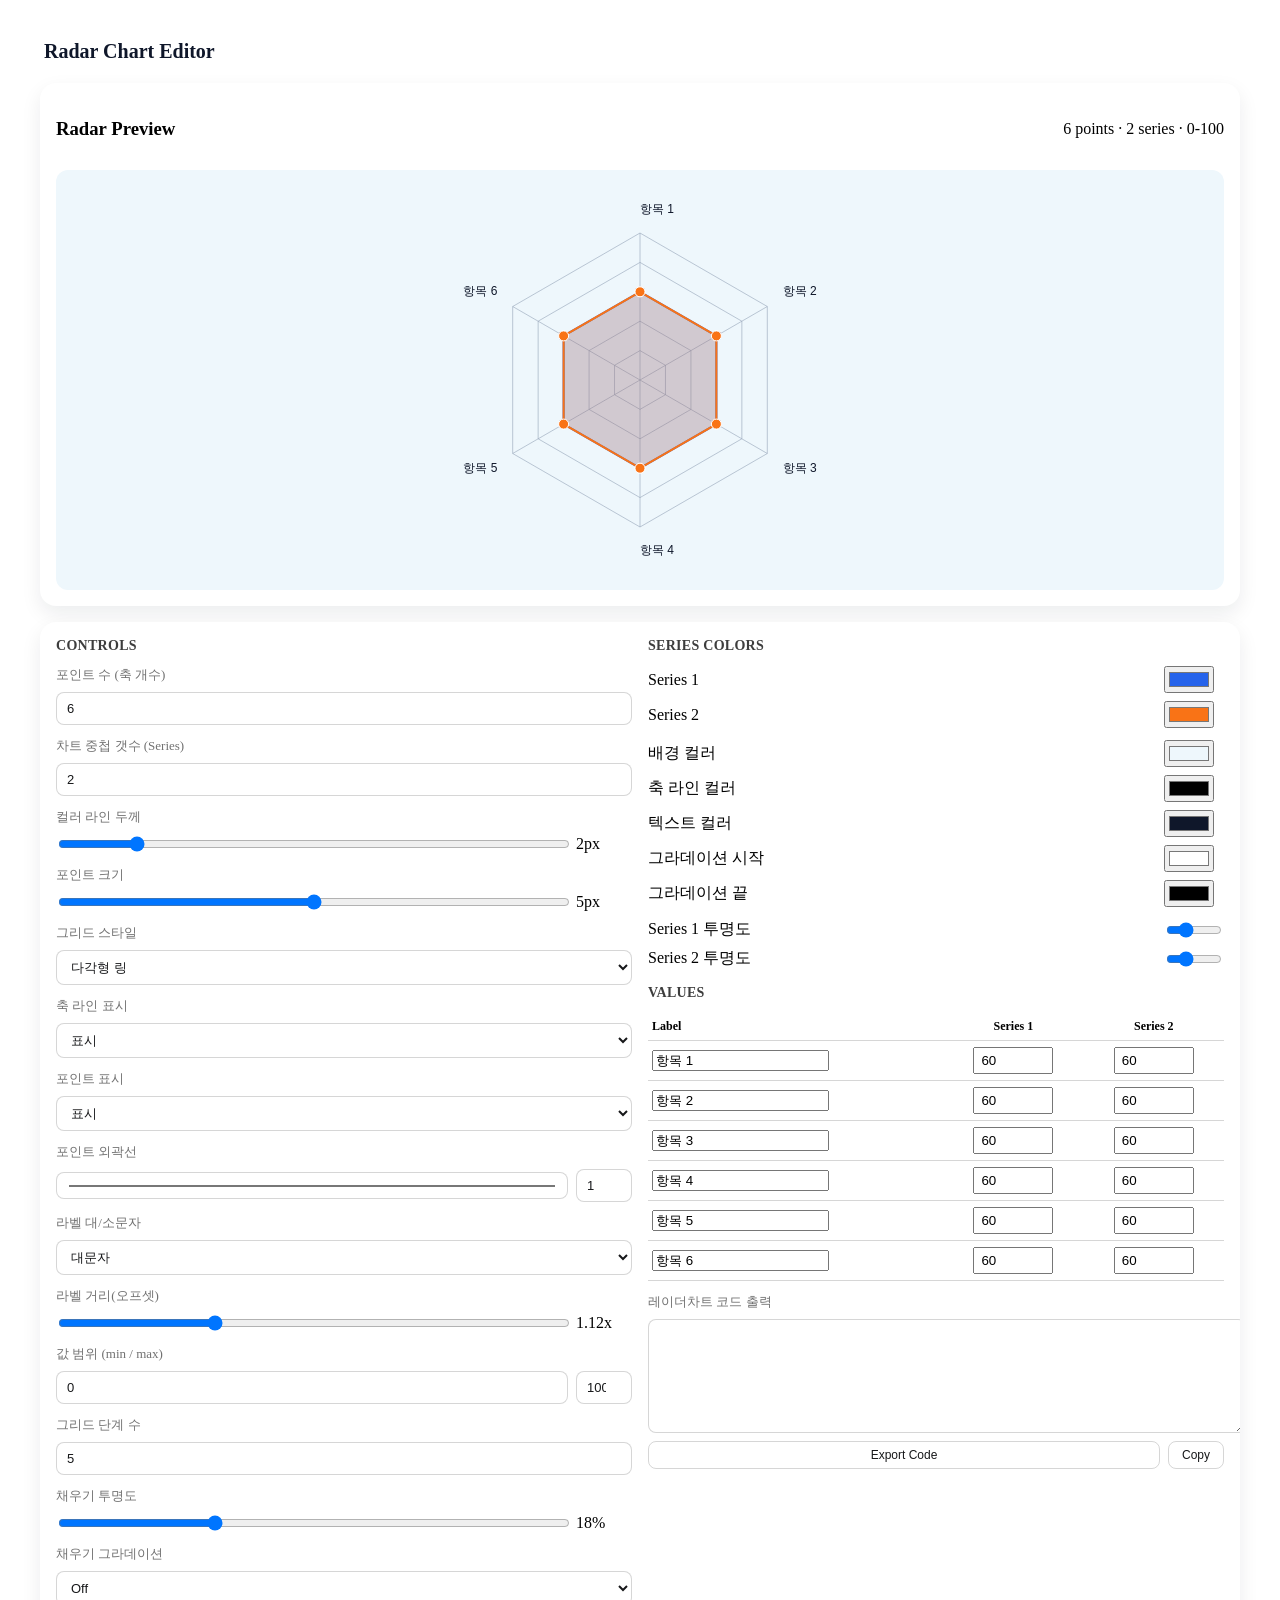
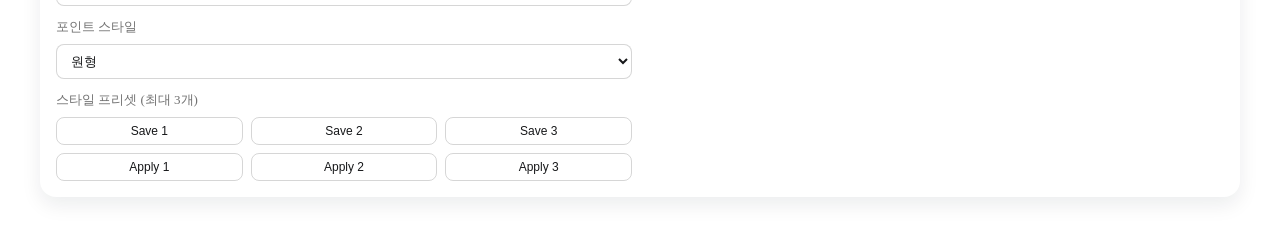
==== commit bd25847f: "Add cache bust and error fallback" ====
--- a/test/radar-chart-panel/index.html
+++ b/test/radar-chart-panel/index.html
@@ -12,7 +12,7 @@
     <div id="app" class="app-root"></div>
   </div>
 
-  <script type="module" src="../../agent-i-design-system/agent-i-components.js?v=5"></script>
-  <script src="./script.js"></script>
+  <script type="module" src="../../agent-i-design-system/agent-i-components.js?v=6"></script>
+  <script src="./script.js?v=6"></script>
 </body>
 </html>
--- a/test/radar-chart-panel/styles.css
+++ b/test/radar-chart-panel/styles.css
@@ -16,6 +16,24 @@
   margin: 0 auto;
   display: grid;
   gap: 16px;
+}
+
+.local-header {
+  font-size: 20px;
+  font-weight: 700;
+  color: #0f172a;
+  padding: 8px 4px 4px;
+}
+
+.error-box {
+  margin-top: 12px;
+  padding: 12px;
+  background: #fff1f2;
+  border: 1px solid #fecdd3;
+  color: #7f1d1d;
+  border-radius: 8px;
+  font-size: 12px;
+  white-space: pre-wrap;
 }
 
 .radar-layout {
